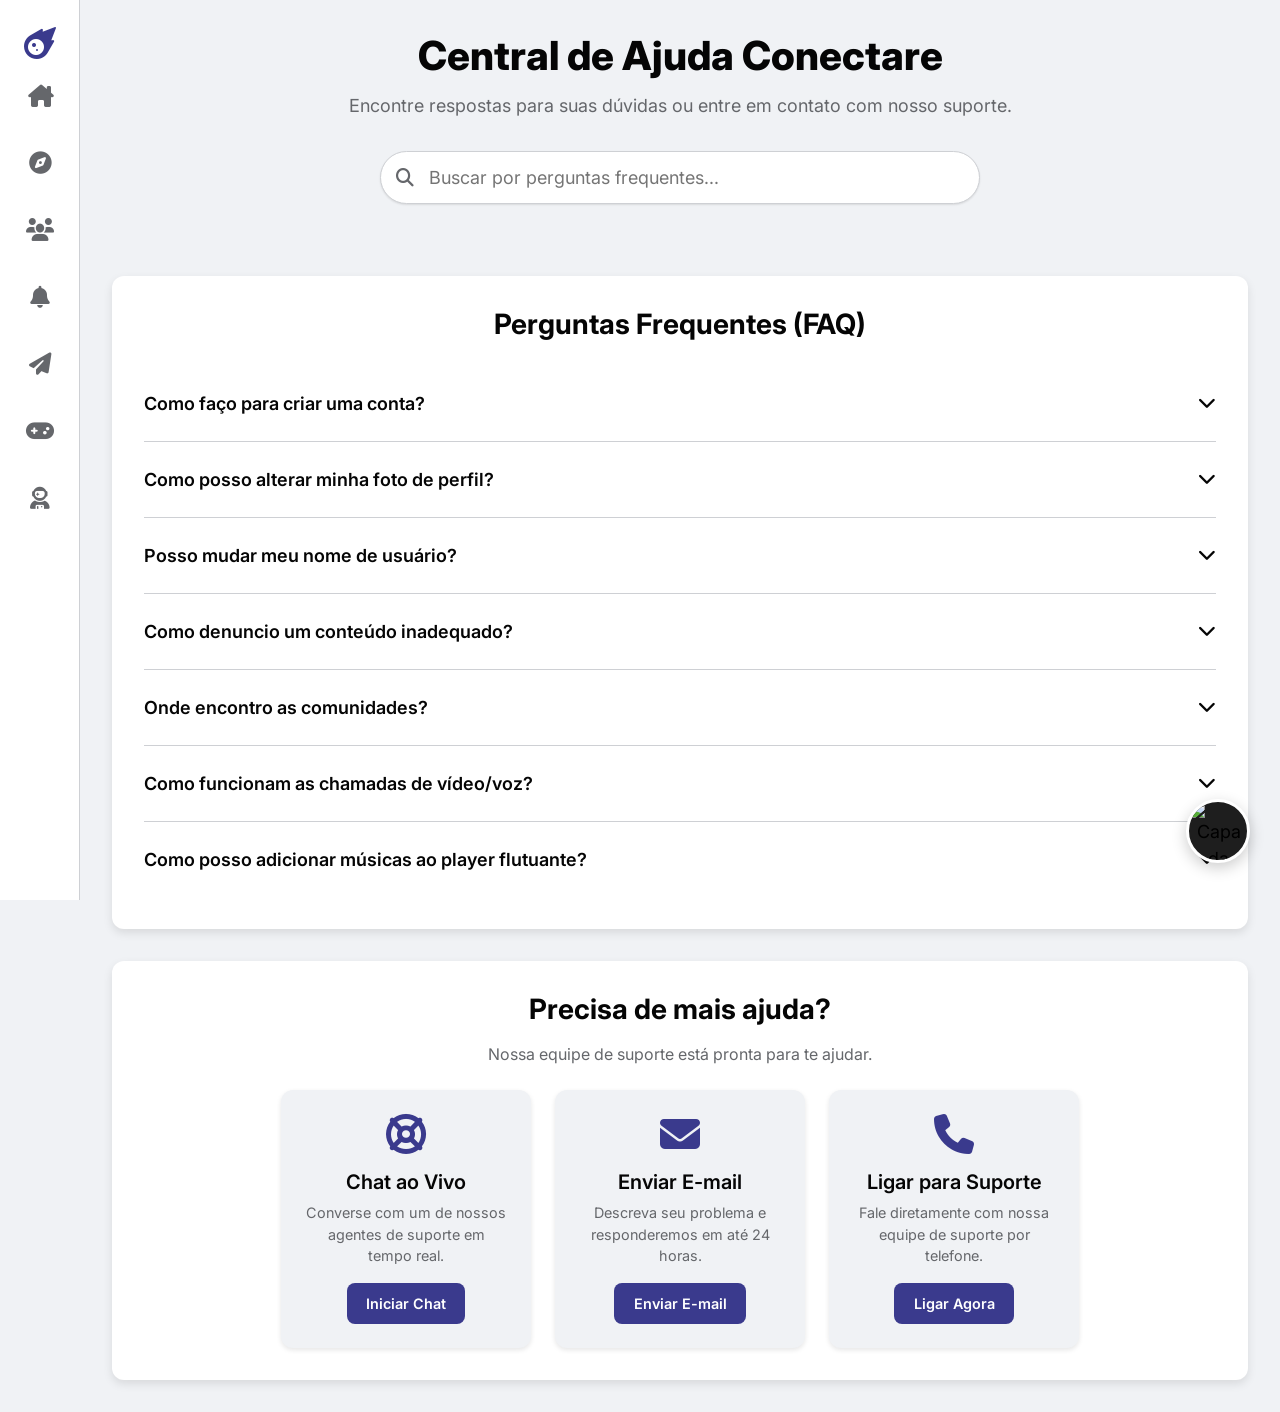
==== ajuda.html @ 5299287b "Add files via upload" ====
<!DOCTYPE html>
<html lang="pt-BR">
<head>
    <!-- Bootstrap 5 CDN -->
    <link href="https://cdn.jsdelivr.net/npm/bootstrap@5.3.0/dist/css/bootstrap.min.css" rel="stylesheet">
    <meta name="viewport" content="width=device-width, initial-scale=1.0">
    <meta charset="UTF-8">
    <meta name="viewport" content="width=device-width, initial-scale=1.0">
    <title>Central de Ajuda </title>
    <!-- Font Awesome for Icons -->
    <link rel="stylesheet" href="https://cdnjs.cloudflare.com/ajax/libs/font-awesome/6.5.1/css/all.min.css">
    <!-- Google Fonts: Inter -->
    <link href="https://fonts.googleapis.com/css2?family=Inter:wght@300;400;500;600;700;800&display=swap" rel="stylesheet">
    <!-- Tailwind CSS CDN for utility classes -->
    <script src="https://cdn.tailwindcss.com"></script>
    <!-- Main Stylesheet (for theme variables and core styles) -->
    <link rel="stylesheet" href="css/style.css">
    <style>
        /* Custom styles for Help Page */
        body {
            font-family: 'Inter', sans-serif;
            background-color: var(--bg-primary-light);
            color: var(--text-primary-light);
            overflow-x: hidden; /* Prevent horizontal scroll */
        }
        .dark-theme body {
            background-color: var(--bg-primary-dark);
            color: var(--text-primary-dark);
        }

        .help-container {
            display: flex;
            flex-direction: column;
            min-height: 100vh;
            /* A margem esquerda será controlada pelo JS para responsividade da sidebar */
            padding: 2rem;
            max-width: 1200px;
            margin-right: auto;
            margin-left: 80px; /* Margem inicial para a sidebar recolhida */
            transition: margin-left 0.3s ease;
        }

        /* Ajusta o conteúdo quando a sidebar expande */
        .sidebar:hover ~ .help-container {
            margin-left: 224px; /* 56 (w-56) * 4px/unit = 224px for expanded sidebar */
        }

        .help-header {
            text-align: center;
            margin-bottom: 2.5rem; /* mb-10 */
        }
        .help-header h1 {
            font-size: 2.5rem; /* text-4xl */
            font-weight: 800; /* font-extrabold */
            margin-bottom: 0.75rem; /* mb-3 */
            color: var(--text-primary-light);
        }
        .dark-theme .help-header h1 {
            color: var(--text-primary-dark);
        }
        .help-header p {
            font-size: 1.125rem; /* text-lg */
            color: var(--text-secondary-light);
        }
        .dark-theme .help-header p {
            color: var(--text-secondary-dark);
        }

        .search-faq-container {
            position: relative;
            max-width: 600px;
            margin: 2rem auto;
        }
        .search-faq-container input {
            width: 100%;
            padding: 0.75rem 1rem 0.75rem 3rem; /* pl-12 pr-4 py-3 */
            border-radius: 9999px; /* rounded-full */
            border: 1px solid var(--border-light);
            background-color: var(--bg-secondary-light);
            box-shadow: 0 1px 2px 0 var(--shadow-light);
            outline: none;
            transition: border-color 0.2s, box-shadow 0.2s;
            color: var(--text-primary-light);
        }
        .dark-theme .search-faq-container input {
            background-color: var(--bg-secondary-dark);
            border-color: var(--border-dark);
            color: var(--text-primary-dark);
        }
        .search-faq-container input:focus {
            border-color: var(--accent-light);
            box-shadow: 0 0 0 2px rgba(var(--accent-light-rgb), 0.5);
        }
        .dark-theme .search-faq-container input:focus {
            border-color: var(--accent-dark);
            box-shadow: 0 0 0 2px rgba(var(--accent-dark-rgb), 0.5);
        }
        .search-faq-container i {
            position: absolute;
            left: 1rem;
            top: 50%;
            transform: translateY(-50%);
            color: var(--text-secondary-light);
        }
        .dark-theme .search-faq-container i {
            color: var(--text-secondary-dark);
        }

        .faq-section {
            background-color: var(--bg-secondary-light);
            border-radius: 12px;
            padding: 2rem;
            margin-bottom: 2rem;
            box-shadow: 0 4px 10px var(--shadow-light);
        }
        .dark-theme .faq-section {
            background-color: var(--bg-secondary-dark);
            box-shadow: 0 4px 10px var(--shadow-dark);
        }
        .faq-section h2 {
            font-size: 1.75rem; /* text-2xl */
            font-weight: 700; /* font-bold */
            margin-bottom: 1.5rem; /* mb-6 */
            text-align: center;
            color: var(--text-primary-light);
        }
        .dark-theme .faq-section h2 {
            color: var(--text-primary-dark);
        }

        .faq-item {
            border-bottom: 1px solid var(--border-light);
            padding: 1rem 0;
        }
        .dark-theme .faq-item {
            border-bottom-color: var(--border-dark);
        }
        .faq-item:last-child {
            border-bottom: none;
        }

        .faq-question {
            display: flex;
            justify-content: space-between;
            align-items: center;
            width: 100%;
            background: none;
            border: none;
            font-size: 1.125rem; /* text-lg */
            font-weight: 600; /* font-semibold */
            color: var(--text-primary-light);
            cursor: pointer;
            padding: 0.5rem 0;
            text-align: left;
            transition: color 0.2s;
        }
        .dark-theme .faq-question {
            color: var(--text-primary-dark);
        }
        .faq-question:hover {
            color: var(--accent-light);
        }
        .dark-theme .faq-question:hover {
            color: var(--accent-dark);
        }
        .faq-question i {
            margin-left: 1rem;
            transition: transform 0.3s;
        }
        .faq-question.active i {
            transform: rotate(180deg);
        }

        .faq-answer {
            max-height: 0;
            overflow: hidden;
            transition: max-height 0.3s ease-out, padding 0.3s ease-out;
            color: var(--text-secondary-light);
            font-size: 0.95rem;
            line-height: 1.6;
            padding-left: 1rem; /* Indent answer */
        }
        .dark-theme .faq-answer {
            color: var(--text-secondary-dark);
        }
        .faq-answer.active {
            max-height: 200px; /* Adjust as needed, large enough for content */
            padding: 1rem 0 0.5rem 1rem;
        }

        .contact-section {
            background-color: var(--bg-secondary-light);
            border-radius: 12px;
            padding: 2rem;
            text-align: center;
            box-shadow: 0 4px 10px var(--shadow-light);
        }
        .dark-theme .contact-section {
            background-color: var(--bg-secondary-dark);
            box-shadow: 0 4px 10px var(--shadow-dark);
        }
        .contact-section h2 {
            font-size: 1.75rem;
            font-weight: 700;
            margin-bottom: 1rem;
            color: var(--text-primary-light);
        }
        .dark-theme .contact-section h2 {
            color: var(--text-primary-dark);
        }
        .contact-section p {
            font-size: 1rem;
            color: var(--text-secondary-light);
            margin-bottom: 1.5rem;
        }
        .dark-theme .contact-section p {
            color: var(--text-secondary-dark);
        }

        .contact-options {
            display: flex;
            flex-wrap: wrap;
            justify-content: center;
            gap: 1.5rem; /* gap-6 */
        }
        .contact-option-card {
            background-color: var(--bg-primary-light);
            border-radius: 12px;
            padding: 1.5rem; /* p-6 */
            width: 100%;
            max-width: 250px;
            box-shadow: 0 2px 5px var(--shadow-light);
            transition: transform 0.2s ease, box-shadow 0.2s ease;
            display: flex;
            flex-direction: column;
            align-items: center;
            text-align: center;
        }
        .dark-theme .contact-option-card {
            background-color: var(--bg-primary-dark);
            box-shadow: 0 2px 5px var(--shadow-dark);
        }
        .contact-option-card:hover {
            transform: translateY(-5px);
            box-shadow: 0 6px 15px var(--shadow-dark);
        }
        .contact-option-card i {
            font-size: 2.5rem; /* text-4xl */
            color: var(--accent-light);
            margin-bottom: 1rem; /* mb-4 */
        }
        .dark-theme .contact-option-card i {
            color: var(--accent-dark);
        }
        .contact-option-card h3 {
            font-size: 1.25rem; /* text-xl */
            font-weight: 600; /* font-semibold */
            margin-bottom: 0.5rem; /* mb-2 */
            color: var(--text-primary-light);
        }
        .dark-theme .contact-option-card h3 {
            color: var(--text-primary-dark);
        }
        .contact-option-card p {
            font-size: 0.9rem; /* text-sm */
            color: var(--text-secondary-light);
            margin-bottom: 1rem; /* mb-4 */
        }
        .dark-theme .contact-option-card p {
            color: var(--text-secondary-dark);
        }
        .contact-option-card .btn-primary {
            width: auto;
            padding: 0.6rem 1.2rem;
            font-size: 0.9rem;
        }

        /* Responsive adjustments for mobile (Instagram-like bottom nav) */
        @media (max-width: 768px) {
            body {
                padding-bottom: 60px; /* Add padding for the fixed bottom sidebar */
            }

            .main-wrapper {
                flex-direction: column; /* Stack content vertically */
            }

            .sidebar {
                width: 100%;
                height: 60px; /* Fixed height for bottom nav */
                position: fixed; /* Fixed at the bottom */
                bottom: 0;
                left: 0;
                right: 0;
                padding: 0; /* Remove vertical padding */
                border-right: none;
                border-top: 1px solid var(--border-light); /* Top border instead of right */
                flex-direction: row; /* Layout items horizontally */
                justify-content: space-around; /* Distribute items evenly */
                z-index: 1000; /* Ensure it's above other content */
                box-shadow: 0 -2px 10px rgba(0,0,0,0.1); /* Shadow for separation */
            }
            .dark-theme .sidebar {
                border-top-color: var(--border-dark);
            }
            .sidebar:hover {
                width: 100%; /* No expansion on hover for mobile */
            }
            .sidebar-header {
                display: none; /* Hide logo on mobile */
            }
            .sidebar-nav {
                flex-direction: row; /* Ensure links are horizontal */
                width: 100%;
                justify-content: space-around;
                gap: 0; /* Remove gap for even spacing */
            }
            .nav-link {
                padding: 10px 5px; /* Adjust padding for touch targets */
                margin: 0; /* Remove margins */
                flex: 1; /* Allow links to take equal space */
                text-align: center;
                display: flex;
                flex-direction: column; /* Stack icon and text (if visible) */
                align-items: center;
                justify-content: center;
                border-radius: 0; /* No rounded corners for full width */
            }
            .nav-link .nav-text {
                display: none; /* Hide text on mobile nav */
            }
            .nav-link i {
                min-width: unset; /* Remove min-width */
                font-size: 1.4rem; /* Slightly larger icons */
                margin-bottom: 4px; /* Space between icon and text if text was visible */
            }
            .nav-link:hover, .nav-link.active {
                background-color: transparent; /* No background change on hover/active for bottom nav */
                color: var(--accent-light); /* Only change icon color */
            }
            .dark-theme .nav-link:hover, .dark-theme .nav-link.active {
                color: var(--accent-dark);
            }
            .nav-link.active i {
                transform: scale(1.1); /* Slight bounce effect on active icon */
            }
            .sidebar-footer {
                display: none; /* Hide footer on mobile sidebar */
            }

            .help-container {
                margin-left: 0; /* Remove fixed margin for sidebar */
                padding: 1rem;
                max-width: 100%; /* Allow content to take full width */
                padding-bottom: 80px; /* Add padding to avoid content being hidden by bottom nav */
            }
            /* Adjust music player FAB position to be above the bottom nav */
            #music-player-fab {
                bottom: 80px; /* 60px (nav height) + 20px (margin) */
                right: 20px;
            }
            #music-player-panel {
                bottom: 150px; /* Adjust panel position relative to new FAB position */
            }

            .help-header h1 {
                font-size: 2rem;
            }
            .help-header p {
                font-size: 1rem;
            }
            .faq-section, .contact-section {
                padding: 1.5rem;
            }
            .faq-section h2, .contact-section h2 {
                font-size: 1.5rem;
            }
            .faq-question {
                font-size: 1rem;
            }
            .contact-options {
                flex-direction: column; /* Stack contact cards vertically */
                align-items: center; /* Center stacked cards */
            }
            .contact-option-card {
                max-width: 90%; /* Limit card width on mobile */
            }
        }

        /* Adjustments for very small screens (e.g., 320px width) */
        @media (max-width: 480px) {
            .help-container {
                padding: 0.5rem;
                padding-bottom: 70px; /* Adjust padding for smaller bottom nav */
            }
            .sidebar {
                height: 50px; /* Slightly smaller bottom nav for very small screens */
            }
            .nav-link i {
                font-size: 1.2rem;
            }
            #music-player-fab {
                bottom: 70px; /* Adjust FAB position */
            }
            #music-player-panel {
                width: 280px; /* Smaller panel for very small screens */
            }

            .help-header h1 {
                font-size: 1.8rem;
            }
            .help-header p {
                font-size: 0.9rem;
            }
            .search-faq-container input {
                padding: 0.6rem 0.8rem 0.6rem 2.5rem;
                font-size: 0.9rem;
            }
            .search-faq-container i {
                left: 0.8rem;
                font-size: 0.9rem;
            }
            .faq-section, .contact-section {
                padding: 1rem;
            }
            .faq-section h2, .contact-section h2 {
                font-size: 1.3rem;
            }
            .faq-question {
                font-size: 0.95rem;
            }
            .faq-answer {
                font-size: 0.85rem;
            }
        }
    </style>
</head>
<body class="feed-container" class="light-theme">

    <div class="main-wrapper">
        <!-- Sidebar Principal (Mantido do seu projeto) -->
        <aside class="sidebar">
            <div class="sidebar-header"><a href="feed.html" class="logo"><i class="fa-solid fa-meteor"></i></a></div>
            <nav class="sidebar-nav">
                <a href="feed.html" class="nav-link" title="Início"><i class="fa-solid fa-house-chimney"></i><span class="nav-text">Início</span></a>
                <a href="search.html" class="nav-link" title="Explorar"><i class="fa-solid fa-compass"></i><span class="nav-text">Explorar</span></a>
                <a href="comunidade.html" class="nav-link" title="Comunidades"><i class="fa-solid fa-users"></i><span class="nav-text">Comunidades</span></a>
                <a href="notificacoes.html" class="nav-link" title="Notificações"><i class="fa-solid fa-bell"></i><span class="nav-text">Notificações</span></a>
                <a href="chat.html" class="nav-link" title="Mensagens"><i class="fa-solid fa-paper-plane"></i><span class="nav-text">Mensagens</span></a>
                <a href="game.html" class="nav-link" title="Jogos"><i class="fa-solid fa-gamepad"></i><span class="nav-text">Jogos</span></a>
                <a href="profile.html" class="nav-link" title="Perfil"><i class="fa-solid fa-user-astronaut"></i><span class="nav-text">Perfil</span></a>
            </nav>
            <div class="sidebar-footer">
                <!-- O botão de configurações foi removido daqui -->
            </div>
        </aside>

        <!-- Main Content for Help Page -->
        <main class="help-container">
            <header class="help-header">
                <h1>Central de Ajuda Conectare</h1>
                <p>Encontre respostas para suas dúvidas ou entre em contato com nosso suporte.</p>
                <div class="search-faq-container">
                    <i class="fa-solid fa-magnifying-glass"></i>
                    <input type="search" id="faq-search-input" placeholder="Buscar por perguntas frequentes...">
                </div>
            </header>

            <!-- FAQ Section -->
            <section class="faq-section">
                <h2>Perguntas Frequentes (FAQ)</h2>
                <div class="faq-list" id="faq-list">
                    <!-- FAQ Item 1 -->
                    <div class="faq-item">
                        <button class="faq-question">
                            Como faço para criar uma conta?
                            <i class="fa-solid fa-chevron-down"></i>
                        </button>
                        <div class="faq-answer">
                            Para criar uma conta, clique em "Crie uma agora" na página inicial. Preencha seus dados, como e-mail, nome de usuário e senha. Após o registro, você receberá um e-mail de confirmação. Clique no link para ativar sua conta e começar a usar o Conectare!
                        </div>
                    </div>
                    <!-- FAQ Item 2 -->
                    <div class="faq-item">
                        <button class="faq-question">
                            Como posso alterar minha foto de perfil?
                            <i class="fa-solid fa-chevron-down"></i>
                        </button>
                        <div class="faq-answer">
                            Vá para a página do seu Perfil, clicando no ícone de "Perfil" na barra lateral. Passe o mouse sobre sua foto de perfil e um ícone de câmera aparecerá. Clique nele para fazer upload de uma nova imagem.
                        </div>
                    </div>
                    <!-- FAQ Item 3 -->
                    <div class="faq-item">
                        <button class="faq-question">
                            Posso mudar meu nome de usuário?
                            <i class="fa-solid fa-chevron-down"></i>
                        </button>
                        <div class="faq-answer">
                            Atualmente, a alteração de nome de usuário não está disponível diretamente pelo perfil. Se você precisar de uma alteração, por favor, entre em contato com o suporte através da opção "Chat ao Vivo".
                        </div>
                    </div>
                    <!-- FAQ Item 4 -->
                    <div class="faq-item">
                        <button class="faq-question">
                            Como denuncio um conteúdo inadequado?
                            <i class="fa-solid fa-chevron-down"></i>
                        </button>
                        <div class="faq-answer">
                            Para denunciar um conteúdo, clique no ícone de três pontos (...) ao lado da publicação ou perfil e selecione "Denunciar". Nossa equipe de moderação irá analisar a denúncia.
                        </div>
                    </div>
                    <!-- FAQ Item 5 -->
                    <div class="faq-item">
                        <button class="faq-question">
                            Onde encontro as comunidades?
                            <i class="fa-solid fa-chevron-down"></i>
                        </button>
                        <div class="faq-answer">
                            As comunidades estão acessíveis através do ícone "Comunidades" na barra lateral. Lá você pode explorar comunidades existentes ou criar a sua própria.
                        </div>
                    </div>
                    <!-- FAQ Item 6 -->
                    <div class="faq-item">
                        <button class="faq-question">
                            Como funcionam as chamadas de vídeo/voz?
                            <i class="fa-solid fa-chevron-down"></i>
                        </button>
                        <div class="faq-answer">
                            As chamadas de vídeo e voz podem ser iniciadas diretamente de uma conversa no chat. Basta abrir o chat com um amigo e clicar nos ícones de vídeo ou telefone no cabeçalho da conversa.
                        </div>
                    </div>
                    <!-- FAQ Item 7 -->
                    <div class="faq-item">
                        <button class="faq-question">
                            Como posso adicionar músicas ao player flutuante?
                            <i class="fa-solid fa-chevron-down"></i>
                        </button>
                        <div class="faq-answer">
                            O player flutuante tem uma playlist pré-definida. Atualmente, a funcionalidade de adicionar músicas personalizadas não está disponível, mas você pode interagir com as músicas que aparecem nos posts do seu feed.
                        </div>
                    </div>
                </div>
            </section>

            <!-- Contact Section -->
            <section class="contact-section">
                <h2>Precisa de mais ajuda?</h2>
                <p>Nossa equipe de suporte está pronta para te ajudar.</p>
                <div class="contact-options">
                    <div class="contact-option-card">
                        <i class="fa-solid fa-life-ring"></i>
                        <h3>Chat ao Vivo</h3>
                        <p>Converse com um de nossos agentes de suporte em tempo real.</p>
                        <button class="btn-primary" id="start-live-chat-btn">Iniciar Chat</button>
                    </div>
                    <div class="contact-option-card">
                        <i class="fa-solid fa-envelope"></i>
                        <h3>Enviar E-mail</h3>
                        <p>Descreva seu problema e responderemos em até 24 horas.</p>
                        <button class="btn-primary" id="send-email-btn">Enviar E-mail</button>
                    </div>
                    <div class="contact-option-card">
                        <i class="fa-solid fa-phone"></i>
                        <h3>Ligar para Suporte</h3>
                        <p>Fale diretamente com nossa equipe de suporte por telefone.</p>
                        <button class="btn-primary" id="call-support-btn">Ligar Agora</button>
                    </div>
                </div>
            </section>
        </main>
    </div>

    <!-- ===== Draggable Floating Music Player (Mantido do seu projeto) ===== -->
    <div id="music-player-fab">
        <div id="music-player-panel" class="hidden">
            <div class="player-header">
                <span>Tocando agora</span>
                <button id="playlist-toggle-btn" title="Ver Playlist"><i class="fa-solid fa-list-ol"></i></button>
            </div>
            <div class="track-info">
                <img id="track-artwork" src="https://placehold.co/80x80/2a2a2e/white?text=Music" alt="Capa do Álbum">
                <div class="track-details">
                    <h3 id="track-title">Selecione uma música</h3>
                    <p id="track-artist">Artista Desconhecido</p>
                </div>
            </div>
            <div class="player-controls">
                <button id="prev-track-btn"><i class="fa-solid fa-backward-step"></i></button>
                <button id="play-pause-btn"><i class="fa-solid fa-play"></i></button>
                <button id="next-track-btn"><i class="fa-solid fa-forward-step"></i></button>
            </div>
            <div class="volume-control">
                <i class="fa-solid fa-volume-low"></i>
                <input type="range" id="volume-slider" min="0" max="1" step="0.01" value="0.5">
                <i class="fa-solid fa-volume-high"></i>
            </div>
            <div id="playlist-view" class="hidden">
                <h5>Próximas na Fila</h5>
                <ul>
                    <!-- Itens da playlist serão inseridos aqui -->
                </ul>
            </div>
        </div>
        <button id="music-toggle-fab" title="Player de Música">
            <img src="https://placehold.co/80x80/2a2a2e/white?text=Music" alt="Capa da música no player">
        </button>
    </div>
    <audio id="audio-element"></audio>

    <script src="js/main.js"></script>
    <script>
        document.addEventListener('DOMContentLoaded', () => {
            // FAQ Accordion functionality
            const faqQuestions = document.querySelectorAll('.faq-question');
            faqQuestions.forEach(question => {
                question.addEventListener('click', () => {
                    const answer = question.nextElementSibling; // The .faq-answer div
                    const icon = question.querySelector('i');

                    // Toggle active class on question and answer
                    question.classList.toggle('active');
                    answer.classList.toggle('active');

                    // Toggle chevron icon rotation
                    icon.classList.toggle('fa-chevron-down');
                    icon.classList.toggle('fa-chevron-up');

                    // Close other open FAQ items in the same section
                    faqQuestions.forEach(otherQuestion => {
                        if (otherQuestion !== question && otherQuestion.classList.contains('active')) {
                            otherQuestion.classList.remove('active');
                            otherQuestion.nextElementSibling.classList.remove('active');
                            otherQuestion.querySelector('i').classList.remove('fa-chevron-up');
                            otherQuestion.querySelector('i').classList.add('fa-chevron-down');
                        }
                    });
                });
            });
            const faqSearchInput = document.getElementById('faq-search-input');
            faqSearchInput.addEventListener('input', (event) => {
                const searchTerm = event.target.value.toLowerCase();
                const faqItems = document.querySelectorAll('.faq-item');

                faqItems.forEach(item => {
                    const questionText = item.querySelector('.faq-question').textContent.toLowerCase();
                    const answerText = item.querySelector('.faq-answer').textContent.toLowerCase();

                    if (questionText.includes(searchTerm) || answerText.includes(searchTerm)) {
                        item.style.display = 'block'; // Show the item
                        // Optionally, expand the answer if it matches the search term
                        if (!item.querySelector('.faq-question').classList.contains('active') && answerText.includes(searchTerm)) {
                             item.querySelector('.faq-question').click(); // Simulate click to expand
                        }
                    } else {
                        item.style.display = 'none'; // Hide the item
                    }
                });
            });
        });
    </script>
</div>
</body>
</html>
---- css/style.css ----
/* =================================
   CORE & GLOBAL STYLES
==================================== */
:root {
    --font-family: 'Inter', sans-serif;

    /* Light Theme Variables */
    --bg-primary-light: #f0f2f5;
    --bg-secondary-light: #ffffff;
    --text-primary-light: #050505;
    --text-secondary-light: #65676b;
    --border-light: #ced0d4;
    --accent-light: #3a3a8d;
    --accent-hover-light: #5e5ce5;
    --shadow-light: rgba(0, 0, 0, 0.1);
    --btn-secondary-bg-light: #e4e6eb;
    --btn-secondary-text-light: #050505;
    --btn-danger-bg-light: #fbebeb;
    --btn-danger-text-light: #dc2626;

    /* RGB values for transparent backgrounds */
    --accent-light-rgb: 58, 58, 141; /* RGB of #3a3a8d */


    /* Dark Theme Variables */
    --bg-primary-dark: #121212;
    --bg-secondary-dark: #1e1e1e;
    --text-primary-dark: #e4e6eb;
    --text-secondary-dark: #b0b3b8;
    --border-dark: #3a3b3c;
    --accent-dark: #7e7ee3;
    --accent-hover-dark: #9d9dff;
    --shadow-dark: rgba(0, 0, 0, 0.4);
    --btn-secondary-bg-dark: #3a3b3c;
    --btn-secondary-text-dark: #e4e6eb;
    --btn-danger-bg-dark: #451a1a;
    --btn-danger-text-dark: #fca5a5;

    /* RGB values for transparent backgrounds */
    --accent-dark-rgb: 126, 126, 227; /* RGB of #7e7ee3 */
}

* {
    margin: 0;
    padding: 0;
    box-sizing: border-box;
}

body {
    font-family: var(--font-family);
    transition: background-color 0.3s, color 0.3s;
}

body.light-theme {
    background-color: var(--bg-primary-light);
    color: var(--text-primary-light);
}

body.dark-theme {
    background-color: var(--bg-primary-dark);
    color: var(--text-primary-dark);
}

a {
    text-decoration: none;
    color: var(--accent-light);
    font-weight: 500;
}
.dark-theme a {
    color: var(--accent-dark);
}

.btn-primary {
    background-color: var(--accent-light);
    color: white;
    border: none;
    padding: 12px 20px;
    border-radius: 8px;
    font-weight: 600;
    cursor: pointer;
    transition: background-color 0.2s;
    width: 100%;
    font-size: 1rem;
}
.dark-theme .btn-primary {
    background-color: var(--accent-dark);
}
.btn-primary:hover {
     background-color: var(--accent-hover-light);
}
.dark-theme .btn-primary:hover {
     background-color: var(--accent-hover-dark);
}

.btn-secondary {
    background-color: var(--btn-secondary-bg-light);
    color: var(--btn-secondary-text-light);
    border: none;
    padding: 10px 20px;
    border-radius: 8px;
    font-weight: 600;
    cursor: pointer;
    transition: background-color 0.2s;
}
.dark-theme .btn-secondary {
    background-color: var(--btn-secondary-bg-dark);
    color: var(--btn-secondary-text-dark);
}

.btn-danger {
    background-color: var(--btn-danger-bg-light);
    color: var(--btn-danger-text-light);
    border: none;
    padding: 10px 20px;
    border-radius: 8px;
    font-weight: 600;
    cursor: pointer;
    transition: background-color 0.2s, color 0.2s;
    margin-right: auto; /* Pushes it to the left */
}
.dark-theme .btn-danger {
    background-color: var(--btn-danger-bg-dark);
    color: var(--btn-danger-text-dark);
}
.hidden {
    display: none !important;
}

.form-control {
    width: 100%;
    padding: 12px;
    border-radius: 8px;
    border: 1px solid var(--border-light);
    background-color: var(--bg-primary-light);
    color: var(--text-primary-light);
    font-family: var(--font-family);
    font-size: 1rem;
}
.dark-theme .form-control {
    background-color: var(--bg-primary-dark);
    border-color: var(--border-dark);
    color: var(--text-primary-dark);
}

/* =================================
   LOGIN PAGE
==================================== */
.login-container {
    display: flex;
    justify-content: center;
    align-items: center;
    min-height: 100vh;
    padding: 20px;
}
.login-box {
    background-color: var(--bg-secondary-light);
    padding: 40px;
    border-radius: 16px;
    box-shadow: 0 10px 30px var(--shadow-light);
    width: 100%;
    max-width: 400px;
    text-align: center;
}
.dark-theme .login-box {
    background-color: var(--bg-secondary-dark);
    box-shadow: 0 10px 30px var(--shadow-dark);
}
.login-header .logo-icon {
    font-size: 3rem;
    color: var(--accent-light);
    margin-bottom: 15px;
}
.dark-theme .login-header .logo-icon {
    color: var(--accent-dark);
}
.login-header h1 {
    font-size: 1.8rem;
    font-weight: 700;
    margin-bottom: 5px;
}
.login-header p {
    color: var(--text-secondary-light);
    margin-bottom: 30px;
}
.dark-theme .login-header p {
    color: var(--text-secondary-dark);
}
#login-form .form-group {
    margin-bottom: 15px;
    text-align: left;
}
#login-form label {
    display: block;
    font-weight: 500;
    margin-bottom: 5px;
    font-size: 0.9rem;
}
.form-options {
    text-align: right;
    margin-bottom: 20px;
}
.form-options .forgot-password {
    font-size: 0.9rem;
}
.login-footer {
    margin-top: 20px;
    font-size: 0.9rem;
}
.login-footer p {
    color: var(--text-secondary-light);
}
.dark-theme .login-footer p {
    color: var(--text-secondary-dark);
}


/* =================================
   MAIN LAYOUT & WRAPPER
==================================== */
.main-wrapper {
    display: flex;
    min-height: 100vh;
}

/* =================================
   SIDEBAR NAVIGATION
==================================== */
.sidebar {
    width: 80px;
    background-color: var(--bg-secondary-light);
    border-right: 1px solid var(--border-light);
    display: flex;
    flex-direction: column;
    align-items: center;
    padding: 20px 0;
    transition: all 0.3s ease;
    position: fixed;
    height: 100%;
    z-index: 100;
}

.dark-theme .sidebar {
    background-color: var(--bg-secondary-dark);
    border-right-color: var(--border-dark);
}

.sidebar:hover {
    width: 220px;
}

.sidebar .logo {
    font-size: 2rem;
    color: var(--accent-light);
    margin-bottom: 40px;
}

.dark-theme .sidebar .logo {
    color: var(--accent-dark);
}

.sidebar-nav {
    display: flex;
    flex-direction: column;
    gap: 10px;
    width: 100%;
}

.nav-link, .sidebar-footer button {
    display: flex;
    align-items: center;
    padding: 15px 25px;
    color: var(--text-secondary-light);
    transition: all 0.2s ease;
    white-space: nowrap;
    overflow: hidden;
    width: 100%;
    background: none;
    border: none;
    cursor: pointer;
    font-family: var(--font-family);
}

.dark-theme .nav-link, .dark-theme .sidebar-footer button {
    color: var(--text-secondary-dark);
}

.nav-link i, .sidebar-footer button i {
    font-size: 1.4rem;
    min-width: 30px;
    text-align: center;
}

.nav-link .nav-text {
    margin-left: 25px;
    opacity: 0;
    transition: opacity 0.2s ease;
    font-weight: 500;
}

.sidebar:hover .nav-text {
    opacity: 1;
}

.nav-link:hover, .nav-link.active, .sidebar-footer button:hover {
    background-color: var(--bg-primary-light);
    color: var(--accent-hover-light);
    border-radius: 8px;
    margin: 0 10px;
    padding-left: 15px;
    padding-right: 15px;
}

.dark-theme .nav-link:hover, .dark-theme .nav-link.active, .dark-theme .sidebar-footer button:hover {
    background-color: var(--bg-primary-dark);
    color: var(--accent-hover-dark);
}

.sidebar:hover .nav-link, .sidebar:hover .sidebar-footer button {
    padding-left: 20px;
    padding-right: 20px;
}

.sidebar-footer {
    margin-top: auto;
    width: 100%;
}


/* =================================
   MAIN CONTENT AREAS
==================================== */
.content-feed, .content-profile, .content-explore, .content-notifications, .content-communities {
    flex-grow: 1;
    margin-left: 80px;
    padding: 20px 30px;
    max-width: 800px;
    margin-right: auto;
    margin-left: calc(80px + (100% - 80px - 800px) / 2);
    transition: margin-left 0.3s ease;
}

.feed-header {
    margin-bottom: 20px;
}

.feed-header h1 {
    font-size: 2rem;
    font-weight: 800;
}

/* Create Post Box */
.create-post-box {
    background-color: var(--bg-secondary-light);
    border-radius: 12px;
    padding: 20px;
    margin-bottom: 20px;
    box-shadow: 0 2px 4px var(--shadow-light);
    display: grid;
    grid-template-columns: auto 1fr;
    grid-template-rows: auto auto;
    gap: 15px;
    align-items: center;
}

.dark-theme .create-post-box {
    background-color: var(--bg-secondary-dark);
    box-shadow: 0 2px 4px var(--shadow-dark);
}

.user-avatar {
    grid-row: 1 / 2;
}

.user-avatar img {
    width: 40px;
    height: 40px;
    border-radius: 50%;
}

.create-post-box textarea {
    grid-column: 2 / 3;
    grid-row: 1 / 2;
    width: 100%;
    border: none;
    background: transparent;
    resize: none;
    font-family: var(--font-family);
    font-size: 1.1rem;
    color: var(--text-primary-light);
    min-height: 40px;
    padding-top: 10px;
}
.dark-theme .create-post-box textarea {
    color: var(--text-primary-dark);
}

.create-post-box textarea:focus {
    outline: none;
}

.post-actions {
    grid-column: 2 / 3;
    grid-row: 2 / 3;
    display: flex;
    justify-content: flex-end;
    align-items: center;
    gap: 10px;
}

.post-actions .action-btn {
    background: none;
    border: none;
    color: var(--text-secondary-light);
    font-size: 1.2rem;
    cursor: pointer;
    padding: 8px;
    border-radius: 50%;
    transition: background-color 0.2s, color 0.2s;
}
.dark-theme .post-actions .action-btn {
    color: var(--text-secondary-dark);
}

.post-actions .action-btn:hover {
    background-color: var(--bg-primary-light);
}

.dark-theme .post-actions .action-btn:hover {
    background-color: var(--bg-primary-dark);
}

.post-actions #post-text-btn {
    background-color: var(--accent-light);
    color: white;
    font-size: 0.9rem;
    font-weight: 600;
    padding: 10px 20px;
    border-radius: 20px;
    width: auto;
}
.dark-theme .post-actions #post-text-btn {
    background-color: var(--accent-dark);
}
.post-actions #post-text-btn:hover {
    background-color: var(--accent-hover-light);
}
.dark-theme .post-actions #post-text-btn:hover {
    background-color: var(--accent-hover-dark);
}

/* Post Card */
#feed-container {
    display: flex;
    flex-direction: column;
    gap: 20px;
}

.post-card {
    background-color: var(--bg-secondary-light);
    border-radius: 12px;
    padding: 20px;
    box-shadow: 0 2px 4px var(--shadow-light);
}

.dark-theme .post-card {
    background-color: var(--bg-secondary-dark);
    box-shadow: 0 2px 4px var(--shadow-dark);
}

.post-header {
    display: flex;
    align-items: center;
    gap: 10px;
    margin-bottom: 15px;
}

.post-avatar {
    width: 40px;
    height: 40px;
    border-radius: 50%;
}

.post-user-info {
    display: flex;
    flex-direction: column;
}

.post-username {
    font-weight: 600;
}

.post-timestamp {
    font-size: 0.85rem;
    color: var(--text-secondary-light);
}
.dark-theme .post-timestamp {
    color: var(--text-secondary-dark);
}

.post-content p {
    line-height: 1.5;
    margin-bottom: 15px;
}

.post-media {
    width: 100%;
    border-radius: 10px;
    margin-top: 10px;
}

.post-footer {
    display: flex;
    gap: 20px;
    padding-top: 15px;
    border-top: 1px solid var(--border-light);
    margin-top: 15px;
}
.dark-theme .post-footer {
    border-top-color: var(--border-dark);
}

.footer-action {
    background: none;
    border: none;
    color: var(--text-secondary-light);
    font-size: 1rem;
    cursor: pointer;
    display: flex;
    align-items: center;
    gap: 8px;
    font-weight: 500;
    transition: color 0.2s;
}
.dark-theme .footer-action {
    color: var(--text-secondary-dark);
}

.footer-action:hover, .footer-action.liked {
    color: var(--accent-hover-light);
}
.dark-theme .footer-action:hover, .dark-action .footer-action.liked {
    color: var(--accent-hover-dark);
}

.like-btn.liked i {
    font-weight: 900; /* Makes it solid */
    color: #e0245e;
    transform: scale(1.2);
}


/* =================================
   EXPLORE PAGE
==================================== */
.explore-header {
    margin-bottom: 20px;
}
.search-bar {
    position: relative;
}
.search-bar i {
    position: absolute;
    top: 50%;
    left: 15px;
    transform: translateY(-50%);
    color: var(--text-secondary-light);
}
.dark-theme .search-bar i {
    color: var(--text-secondary-dark);
}
.search-bar input {
    width: 100%;
    padding: 12px 15px 12px 45px;
    border-radius: 25px;
    border: 1px solid var(--border-light);
    background-color: var(--bg-secondary-light);
    font-size: 1rem;
}
.dark-theme .search-bar input {
    background-color: var(--bg-secondary-dark);
    border-color: var(--border-dark);
    color: var(--text-primary-dark);
}

.explore-grid {
    display: grid;
    grid-gap: 10px;
    grid-template-columns: repeat(auto-fill, minmax(250px, 1fr));
    grid-auto-rows: 250px;
}
.grid-item {
    border-radius: 12px;
    overflow: hidden;
}
.grid-item.wide { grid-column: span 2; }
.grid-item.tall { grid-row: span 2; }
.grid-item img {
    width: 100%;
    height: 100%;
    object-fit: cover;
    transition: transform 0.3s ease;
}
.grid-item:hover img {
    transform: scale(1.05);
}

/* =================================
   NOTIFICATIONS PAGE
==================================== */
.notifications-header {
    display: flex;
    justify-content: space-between;
    align-items: center;
    margin-bottom: 20px;
}
.notifications-header h1 { font-weight: 800; }
.btn-clear-all { width: auto; }

/* NOVO: Estilos para as abas de notificação */
.notifications-tabs-nav {
    display: flex;
    border-bottom: 1px solid var(--border-light);
    margin-bottom: 20px;
    overflow-x: auto; /* Permite rolagem horizontal em telas pequenas */
    -webkit-overflow-scrolling: touch; /* Rolagem suave em iOS */
}
.dark-theme .notifications-tabs-nav {
    border-bottom-color: var(--border-dark);
}

.notifications-tab-link {
    padding: 15px 20px;
    cursor: pointer;
    background: none;
    border: none;
    color: var(--text-secondary-light);
    font-weight: 600;
    font-size: 1rem;
    position: relative;
    flex-shrink: 0; /* Impede que as abas encolham */
    transition: color 0.2s;
}
.dark-theme .notifications-tab-link {
    color: var(--text-secondary-dark);
}
.notifications-tab-link:hover {
    color: var(--accent-hover-light);
}
.dark-theme .notifications-tab-link:hover {
    color: var(--accent-hover-dark);
}
.notifications-tab-link.active {
    color: var(--accent-light);
}
.dark-theme .notifications-tab-link.active {
    color: var(--accent-dark);
}
.notifications-tab-link.active::after {
    content: '';
    position: absolute;
    bottom: -1px;
    left: 0;
    width: 100%;
    height: 3px;
    background-color: var(--accent-light);
    border-radius: 3px 3px 0 0;
}
.dark-theme .notifications-tab-link.active::after {
     background-color: var(--accent-dark);
}

.notification-list {
    display: flex;
    flex-direction: column;
    gap: 10px;
}
.notification-item {
    display: flex;
    align-items: center;
    gap: 15px;
    padding: 15px;
    background-color: var(--bg-secondary-light);
    border-radius: 12px;
    transition: opacity 0.4s ease-out, transform 0.4s ease-out; /* Adicionado para animação de descarte */
    position: relative; /* Necessário para transform */
}
.dark-theme .notification-item {
    background-color: var(--bg-secondary-dark);
}
/* Nova classe para animação de descarte */
.notification-item.dismissing {
    opacity: 0;
    transform: translateX(100%); /* Desliza para fora à direita */
}

/* NOVO: Estilos para o ícone de notificação */
.notification-item .notification-icon-wrapper {
    width: 40px;
    height: 40px;
    border-radius: 50%;
    display: flex;
    justify-content: center;
    align-items: center;
    background-color: var(--bg-primary-light); /* Fundo para o ícone */
    flex-shrink: 0;
}
.dark-theme .notification-item .notification-icon-wrapper {
    background-color: var(--bg-primary-dark);
}

/* Cores dos ícones baseadas no tipo de notificação */
.notification-icon {
    font-size: 1.2rem;
    width: 30px;
    text-align: center;
}
.notification-icon.like { color: #e0245e; } /* Vermelho */
.notification-icon.follow { color: #1d9bf0; } /* Azul Twitter */
.notification-icon.comment { color: #00ba7c; } /* Verde */
.notification-icon.suggestion { color: #bd6ee2; } /* Roxo claro */
.notification-icon.community { color: #f59e0b; } /* Laranja */
.notification-icon.mention { color: #8b5cf6; } /* Roxo */
.notification-icon.event { color: #10b981; } /* Verde Esmeralda */
.notification-icon.system { color: #65676b; } /* Cinza */


.notification-content {
    display: flex;
    align-items: center;
    gap: 10px;
    flex-grow: 1;
}
.notification-avatar {
    width: 40px;
    height: 40px;
    border-radius: 50%;
}
.notification-post-thumb {
    width: 50px;
    height: 50px;
    border-radius: 8px;
    object-fit: cover;
    margin-left: auto;
    flex-shrink: 0; /* Prevents shrinking */
}
.notification-item .action-button { /* General style for action buttons within notification items */
    width: auto;
    padding: 8px 15px;
    font-size: 0.85rem;
    flex-shrink: 0; /* Prevents shrinking */
    margin-left: 10px; /* Space from thumbnail or text */
}

/* Estilo para o novo badge "Novo" */
.new-notification-badge {
    background-color: var(--accent-light);
    color: white;
    padding: 2px 8px;
    border-radius: 12px;
    font-size: 0.7rem;
    font-weight: 600;
    margin-left: 10px;
    flex-shrink: 0;
}
.dark-theme .new-notification-badge {
    background-color: var(--accent-dark);
}

/* NOVO: Estilos para o fundo de notificações não lidas */
.notification-item.new {
    background-color: rgba(var(--accent-light-rgb), 0.1); /* Fundo sutil para novas */
    border-left: 4px solid var(--accent-light);
}
.dark-theme .notification-item.new {
    background-color: rgba(var(--accent-dark-rgb), 0.1);
    border-left-color: var(--accent-dark);
}

/* Animação de entrada para novas notificações */
.notification-item.animate-in {
    opacity: 0;
    transform: translateY(20px);
    animation: fadeInSlideUp 0.5s ease-out forwards;
}

@keyframes fadeInSlideUp {
    from {
        opacity: 0;
        transform: translateY(20px);
    }
    to {
        opacity: 1;
        transform: translateY(0);
    }
}

/* Estilos para o botão de descartar */
.dismiss-notification-btn {
    background: none;
    border: none;
    color: var(--text-secondary-light);
    font-size: 1.1rem;
    cursor: pointer;
    margin-left: 10px;
    transition: color 0.2s;
    flex-shrink: 0;
}
.dark-theme .dismiss-notification-btn {
    color: var(--text-secondary-dark);
}
.dismiss-notification-btn:hover {
    color: #e0245e; /* Vermelho para indicar ação de remover */
}


/* =================================
   COMMUNITIES PAGE
==================================== */
.communities-header {
    display: flex;
    justify-content: space-between;
    align-items: center;
    margin-bottom: 30px;
}
.communities-header h1 { font-weight: 800; }
.communities-header .btn-primary { width: auto; }

.community-section {
    margin-bottom: 30px;
}
.community-grid {
    display: grid;
    grid-template-columns: repeat(auto-fill, minmax(250px, 1fr));
    gap: 20px;
}
.community-card {
    background-color: var(--bg-secondary-light);
    border-radius: 12px;
    overflow: hidden;
    box-shadow: 0 4px 10px var(--shadow-light);
    transition: transform 0.2s ease;
}
.dark-theme .community-card {
    background-color: var(--bg-secondary-dark);
    box-shadow: 0 4px 10px var(--shadow-dark);
}
.community-card:hover {
    transform: translateY(-5px);
}
.card-banner {
    height: 100px;
    background-size: cover;
    background-position: center;
}
.card-info {
    padding: 15px;
    text-align: center;
    position: relative;
    padding-top: 40px;
}
.card-avatar {
    width: 60px;
    height: 60px;
    border-radius: 50%;
    border: 3px solid var(--bg-secondary-light);
    position: absolute;
    top: -30px;
    left: 50%;
    transform: translateX(-50%);
}
.dark-theme .card-avatar {
    border-color: var(--bg-secondary-dark);
}
.card-info h3 {
    font-weight: 700;
    margin-bottom: 5px;
}
.card-info p {
    color: var(--text-secondary-light);
    font-size: 0.9rem;
    margin-bottom: 15px;
}
.dark-theme .card-info p {
    color: var(--text-secondary-dark);
}
.card-info .btn-primary, .card-info .btn-secondary {
    width: 100%;
}
.btn-secondary.joined {
    background-color: var(--accent-light);
    color: white;
    opacity: 0.7;
}
.dark-theme .btn-secondary.joined {
    background-color: var(--accent-dark);
}

/* =================================
   TABS (SHARED)
==================================== */
/* Removido o .tabs-nav e .tab-link daqui para evitar conflito com .notifications-tabs-nav */
.tab-pane {
    display: none;
}
.tab-pane.active {
    display: block;
}
.empty-tab-message {
    text-align: center;
    padding: 40px;
    color: var(--text-secondary-light);
}
.dark-theme .empty-tab-message {
    color: var(--text-secondary-dark);
}

/* =================================
   PROFILE PAGE
==================================== */
.profile-header {
    position: relative;
    margin-bottom: 80px; /* Space for profile picture */
}

.profile-banner {
    width: 100%;
    height: 250px;
    background-color: var(--bg-secondary-light);
    border-radius: 12px;
    overflow: hidden;
    position: relative;
}
.dark-theme .profile-banner {
    background-color: var(--bg-secondary-dark);
}
.profile-banner img {
    width: 100%;
    height: 100%;
    object-fit: cover;
}
.edit-banner-btn {
    position: absolute;
    bottom: 15px;
    right: 15px;
    background-color: rgba(0,0,0,0.6);
    color: white;
    border: none;
    padding: 8px 12px;
    border-radius: 8px;
    font-size: 0.9rem;
    font-weight: 500;
    cursor: pointer;
    opacity: 0;
    transition: opacity 0.3s;
}
.profile-banner:hover .edit-banner-btn {
    opacity: 1;
}

.profile-picture-container {
    position: absolute;
    bottom: -60px;
    left: 40px;
    width: 150px;
    height: 150px;
    border-radius: 50%;
    border: 5px solid var(--bg-primary-light);
    background-color: var(--bg-primary-light);
    overflow: hidden;
}
.dark-theme .profile-picture-container {
     border-color: var(--bg-primary-dark);
     background-color: var(--bg-primary-dark);
}
.profile-picture-container img {
    width: 100%;
    height: 100%;
    object-fit: cover;
}
.edit-pic-btn {
    position: absolute;
    bottom: 5px;
    right: 5px;
    width: 35px;
    height: 35px;
    border-radius: 50%;
    border: none;
    background-color: rgba(0,0,0,0.6);
    color: white;
    cursor: pointer;
    display: flex;
    justify-content: center;
    align-items: center;
    font-size: 1rem;
    opacity: 0;
    transition: opacity 0.2s;
}
.profile-picture-container:hover .edit-pic-btn {
    opacity: 1;
}

.profile-actions {
    position: absolute;
    top: 20px;
    right: 20px;
    display: flex;
    gap: 10px;
}

.profile-actions .btn-primary {
    width: auto;
}

.profile-info {
    padding: 0 20px;
    margin-bottom: 30px;
}

.profile-info h1 {
    font-size: 1.8rem;
    font-weight: 800;
    margin-bottom: 5px;
}
.profile-info p {
    color: var(--text-secondary-light);
    line-height: 1.6;
    margin-bottom: 15px;
    max-width: 60ch;
}
.dark-theme .profile-info p {
    color: var(--text-secondary-dark);
}

.profile-meta {
    display: flex;
    flex-wrap: wrap;
    gap: 20px;
    color: var(--text-secondary-light);
    margin-bottom: 20px;
}
.dark-theme .profile-meta {
    color: var(--text-secondary-dark);
}
.profile-meta a {
    color: var(--accent-light);
    text-decoration: none;
}
.dark-theme .profile-meta a {
    color: var(--accent-dark);
}
.profile-meta a:hover {
    text-decoration: underline;
}

.profile-stats {
    display: flex;
    flex-wrap: wrap;
    gap: 30px;
}
.profile-stats div strong {
    font-weight: 600;
}

/* Highlights Section */
.highlights-section {
    margin-bottom: 30px;
    padding: 0 20px;
}
.section-title {
    font-size: 1.2rem;
    font-weight: 700;
    margin-bottom: 15px;
}
.highlights-container {
    display: flex;
    gap: 20px;
    align-items: center;
    overflow-x: auto;
    padding-bottom: 10px; /* For scrollbar */
}
.highlight-item, .add-highlight-btn {
    display: flex;
    flex-direction: column;
    align-items: center;
    gap: 8px;
    flex-shrink: 0;
    cursor: pointer;
}
.highlight-item img, .add-highlight-btn {
    width: 72px;
    height: 72px;
    border-radius: 50%;
    object-fit: cover;
    border: 2px solid var(--border-light);
    padding: 2px;
}
.dark-theme .highlight-item img {
    border-color: var(--border-dark);
}
.highlight-item span {
    font-size: 0.8rem;
    font-weight: 500;
}
.add-highlight-btn {
    background-color: var(--bg-primary-light);
    border: 2px dashed var(--border-light);
    color: var(--text-secondary-light);
    font-size: 1.5rem;
    justify-content: center;
}
.dark-theme .add-highlight-btn {
    background-color: var(--bg-secondary-dark);
    border-color: var(--border-dark);
    color: var(--text-secondary-dark);
}
.add-highlight-btn span {
    font-size: 0.8rem;
    font-weight: 500;
    margin-top: -5px;
}


.post-grid {
    display: grid;
    grid-template-columns: repeat(auto-fill, minmax(220px, 1fr));
    gap: 10px;
}
.post-grid img {
    width: 100%;
    height: 220px;
    object-fit: cover;
    border-radius: 8px;
    cursor: pointer;
    transition: transform 0.2s, box-shadow 0.2s;
}
.post-grid img:hover {
    transform: scale(1.03);
    box-shadow: 0 4px 15px var(--shadow-dark);
}

/* =================================
   MODALS (SETTINGS & EDIT PROFILE)
==================================== */
.modal-overlay {
    position: fixed;
    top: 0;
    left: 0;
    width: 100%;
    height: 100%;
    background-color: rgba(0,0,0,0.6);
    display: flex;
    justify-content: center;
    align-items: center;
    z-index: 1100;
    opacity: 0;
    visibility: hidden;
    transition: opacity 0.3s, visibility 0.3s;
}
.modal-overlay:not(.hidden) {
    opacity: 1;
    visibility: visible;
}

.modal-content {
    background: var(--bg-secondary-light);
    padding: 30px;
    border-radius: 12px;
    width: 90%;
    max-width: 500px;
    position: relative;
    transform: scale(0.95);
    transition: transform 0.3s;
}
.modal-overlay:not(.hidden) .modal-content {
    transform: scale(1);
}
.dark-theme .modal-content {
    background: var(--bg-secondary-dark);
}

.close-modal-btn {
    position: absolute;
    top: 10px;
    right: 15px;
    background: none;
    border: none;
    font-size: 2rem;
    color: var(--text-secondary-light);
    cursor: pointer;
    line-height: 1;
}
.dark-theme .close-modal-btn {
    color: var(--text-secondary-dark);
}

.modal-content h2 {
    margin-bottom: 20px;
    font-weight: 700;
}

/* Settings Menu */
.settings-menu {
    list-style: none;
}
.settings-menu li {
    padding: 15px 0;
    border-bottom: 1px solid var(--border-light);
}
.dark-theme .settings-menu li {
    border-bottom-color: var(--border-dark);
}
.settings-menu li:last-child {
    border-bottom: none;
}
.settings-menu a, .setting-item {
    display: flex;
    align-items: center;
    justify-content: space-between;
    width: 100%;
    font-size: 1rem;
    font-weight: 500;
}
.settings-menu a i, .setting-item i {
    margin-right: 15px;
    color: var(--text-secondary-light);
}
.dark-theme .settings-menu a i, .dark-theme .setting-item i {
    color: var(--text-secondary-dark);
}
.settings-menu a:hover {
    color: var(--accent-light);
}
.dark-theme .settings-menu a:hover {
    color: var(--accent-dark);
}

.theme-switcher {
    display: flex;
    border: 1px solid var(--border-light);
    border-radius: 8px;
    overflow: hidden;
}
.dark-theme .theme-switcher {
    border-color: var(--border-dark);
}
.theme-switcher button {
    background: none;
    border: none;
    padding: 8px 12px;
    cursor: pointer;
    color: var(--text-secondary-light);
    font-weight: 500;
    display: flex;
    align-items: center;
    gap: 5px;
}
.dark-theme .theme-switcher button {
    color: var(--text-secondary-dark);
}
.theme-switcher button.active {
    background-color: var(--accent-light);
    color: white;
}
.dark-theme .theme-switcher button.active {
    background-color: var(--accent-dark);
}

/* Edit Profile & Highlight Form */
#edit-profile-form .form-group, #highlight-form .form-group {
    margin-bottom: 20px;
}
#edit-profile-form label, #highlight-form label {
    display: block;
    font-weight: 500;
    margin-bottom: 8px;
    font-size: 0.9rem;
}
#edit-profile-form .form-control, #highlight-form .form-control {
    width: 100%;
    padding: 12px;
    border-radius: 8px;
    border: 1px solid var(--border-light);
    background-color: var(--bg-primary-light);
    color: var(--text-primary-light);
    font-family: var(--font-family);
    font-size: 1rem;
}
.dark-theme #edit-profile-form .form-control, .dark-theme #highlight-form .form-control {
    background-color: var(--bg-primary-dark);
    border-color: var(--border-dark);
    color: var(--text-primary-dark);
}
#edit-profile-form .form-actions, #highlight-form .form-actions {
    display: flex;
    justify-content: flex-end;
    gap: 10px;
    margin-top: 25px;
}

/* Highlight Modal Specifics */
.highlight-image-editor {
    display: flex;
    justify-content: center;
    align-items: center;
}
.highlight-image-preview {
    position: relative;
    width: 100px;
    height: 100px;
}
#highlight-image-preview-img {
    width: 100%;
    height: 100%;
    border-radius: 50%;
    object-fit: cover;
    border: 3px solid var(--border-light);
}
.dark-theme #highlight-image-preview-img {
    border-color: var(--border-dark);
}
.change-highlight-photo-btn {
    position: absolute;
    bottom: 0;
    right: 0;
    width: 32px;
    height: 32px;
    border-radius: 50%;
    border: none;
    background-color: var(--accent-light);
    color: white;
    cursor: pointer;
    display: flex;
    justify-content: center;
    align-items: center;
    font-size: 0.9rem;
    transition: background-color 0.2s;
}
.dark-theme .change-highlight-photo-btn {
    background-color: var(--accent-dark);
}
.change-highlight-photo-btn:hover {
    background-color: var(--accent-hover-light);
}
.dark-theme .change-highlight-photo-btn:hover {
    background-color: var(--accent-hover-dark);
}


/* =================================
   FLOATING MUSIC PLAYER
==================================== */
#music-player-container {
    position: fixed;
    bottom: 20px;
    right: 20px;
    z-index: 1000;
    transition: all 0.4s ease-in-out;
}

#music-player-container.anchored-left {
    bottom: 0;
    left: 80px; /* Sidebar width */
    right: auto;
    width: 350px;
    border-top-right-radius: 12px;
}

#music-player-container.anchored-right {
    bottom: 0;
    right: 0;
    left: auto;
    width: 350px;
    border-top-left-radius: 12px;
}

#toggle-player-btn {
    width: 60px;
    height: 60px;
    border-radius: 50%;
    border: none;
    background-color: var(--accent-light);
    color: white;
    font-size: 1.5rem;
    cursor: pointer;
    box-shadow: 0 4px 12px var(--shadow-dark);
    display: flex;
    justify-content: center;
    align-items: center;
    transition: all 0.3s;
}
.dark-theme #toggle-player-btn {
    background-color: var(--accent-dark);
}
#toggle-player-btn:hover {
    transform: scale(1.1);
    background-color: var(--accent-hover-light);
}
.dark-theme #toggle-player-btn:hover {
    background-color: var(--accent-hover-dark);
}

#music-player {
    width: 350px;
    background-color: var(--bg-secondary-light);
    border-radius: 12px;
    box-shadow: 0 5px 20px var(--shadow-dark);
    padding: 20px;
    display: flex;
    flex-direction: column;
    gap: 15px;
    transform-origin: bottom right;
    transition: transform 0.3s ease, opacity 0.3s ease;
}
.dark-theme #music-player {
    background-color: var(--bg-secondary-dark);
}
#music-player.hidden {
    transform: scale(0);
    opacity: 0;
    display: none;
}

.player-header {
    display: flex;
    justify-content: space-between;
    align-items: center;
    font-weight: 600;
}

.player-controls-position button {
    background: none;
    border: none;
    color: var(--text-secondary-light);
    cursor: pointer;
    padding: 5px;
}
.dark-theme .player-controls-position button {
    color: var(--text-secondary-dark);
}
.player-controls-position button.active {
    color: var(--accent-light);
}
.dark-theme .player-controls-position button.active {
    color: var(--accent-dark);
}

.track-info {
    display: flex;
    align-items: center;
    gap: 15px;
}
#track-artwork {
    width: 60px;
    height: 60px;
    border-radius: 8px;
}
#track-title {
    font-size: 1rem;
    font-weight: 600;
}
#track-artist {
    font-size: 0.85rem;
    color: var(--text-secondary-light);
}
.dark-theme #track-artist {
    color: var(--text-secondary-dark);
}

.player-controls {
    display: flex;
    justify-content: center;
    align-items: center;
    gap: 20px;
}
.player-controls button {
    background: none;
    border: none;
    color: var(--text-primary-light);
    font-size: 1.2rem;
    cursor: pointer;
}
.dark-theme .player-controls button {
    color: var(--text-primary-dark);
}
.player-controls #play-pause-btn {
    font-size: 2rem;
    color: var(--accent-light);
}
.dark-theme .player-controls #play-pause-btn {
    color: var(--accent-dark);
}

.volume-control {
    display: flex;
    align-items: center;
    gap: 10px;
}
.volume-control input[type="range"] {
    -webkit-appearance: none;
    appearance: none;
    width: 100%;
    height: 5px;
    background: var(--border-light);
    border-radius: 5px;
    outline: none;
}
.dark-theme .volume-control input[type="range"] {
    background: var(--border-dark);
}
.volume-control input[type="range"]::-webkit-slider-thumb {
    -webkit-appearance: none;
    appearance: none;
    width: 15px;
    height: 15px;
    background: var(--accent-light);
    cursor: pointer;
    border-radius: 50%;
}
.dark-theme .volume-control input[type="range"]::-webkit-slider-thumb {
     background: var(--accent-dark);
}

/* =================================
   MAIN LAYOUT & WRAPPER
==================================== */
.main-wrapper {
    display: flex;
    min-height: 100vh;
    overflow: hidden;
}

/* =================================
   SIDEBAR NAVIGATION
==================================== */
.sidebar {
    width: 80px;
    background-color: var(--bg-secondary-light);
    border-right: 1px solid var(--border-light);
    display: flex;
    flex-direction: column;
    align-items: center;
    padding: 20px 0;
    transition: all 0.3s ease;
    position: fixed;
    height: 100%;
    z-index: 100;
}

.dark-theme .sidebar {
    background-color: var(--bg-secondary-dark);
    border-right-color: var(--border-dark);
}

.sidebar:hover {
    width: 220px;
}

.sidebar .logo {
    font-size: 2rem;
    color: var(--accent-light);
    margin-bottom: 40px;
}

.dark-theme .sidebar .logo {
    color: var(--accent-dark);
}

.sidebar-nav {
    display: flex;
    flex-direction: column;
    gap: 10px;
    width: 100%;
}

.nav-link, .sidebar-footer button {
    display: flex;
    align-items: center;
    padding: 15px 25px;
    color: var(--text-secondary-light);
    transition: all 0.2s ease;
    white-space: nowrap;
    overflow: hidden;
    width: 100%;
    background: none;
    border: none;
    cursor: pointer;
    font-family: var(--font-family);
}

.dark-theme .nav-link, .dark-theme .sidebar-footer button {
    color: var(--text-secondary-dark);
}

.nav-link i, .sidebar-footer button i {
    font-size: 1.4rem;
    min-width: 30px;
    text-align: center;
}

.nav-link .nav-text {
    margin-left: 25px;
    opacity: 0;
    transition: opacity 0.2s ease;
    font-weight: 500;
}

.sidebar:hover .nav-text {
    opacity: 1;
}

.nav-link:hover, .nav-link.active, .sidebar-footer button:hover {
    background-color: var(--bg-primary-light);
    color: var(--accent-hover-light);
    border-radius: 8px;
    margin: 0 10px;
    padding-left: 15px;
    padding-right: 15px;
}

.dark-theme .nav-link:hover, .dark-theme .nav-link.active, .dark-theme .sidebar-footer button:hover {
    background-color: var(--bg-primary-dark);
    color: var(--accent-hover-dark);
}

.sidebar:hover .nav-link, .sidebar:hover .sidebar-footer button {
    padding-left: 20px;
    padding-right: 20px;
}

.sidebar-footer {
    margin-top: auto;
    width: 100%;
}


/* =================================
   MAIN CONTENT AREAS
==================================== */
.content-feed, .content-profile, .content-explore, .content-notifications, .content-communities {
    flex-grow: 1;
    margin-left: 80px;
    padding: 20px 30px;
    max-width: 800px;
    margin-right: auto;
    margin-left: calc(80px + (100% - 80px - 800px) / 2);
    transition: margin-left 0.3s ease;
}
.content-chat {
    flex-grow: 1;
    margin-left: 80px;
    display: flex;
    height: 100vh;
}


/* =================================
   CHAT PAGE
==================================== */
.chat-sidebar {
    width: 350px;
    flex-shrink: 0;
    background-color: var(--bg-secondary-light);
    border-right: 1px solid var(--border-light);
    display: flex;
    flex-direction: column;
}
.dark-theme .chat-sidebar {
    background-color: var(--bg-secondary-dark);
    border-right-color: var(--border-dark);
}
.chat-sidebar-header {
    padding: 20px;
    display: flex;
    justify-content: space-between;
    align-items: center;
    border-bottom: 1px solid var(--border-light);
}
.dark-theme .chat-sidebar-header {
    border-bottom-color: var(--border-dark);
}
.chat-sidebar-header h2 { font-weight: 800; }
.chat-sidebar-header button {
    background: none;
    border: none;
    font-size: 1.2rem;
    color: var(--text-secondary-light);
    cursor: pointer;
}
.chat-sidebar .search-bar {
    padding: 15px;
}
.chat-sidebar .search-bar input {
    border-radius: 8px;
}

.conversation-list {
    overflow-y: auto;
    flex-grow: 1;
}
.conversation-item {
    display: flex;
    gap: 15px;
    padding: 15px 20px;
    cursor: pointer;
    border-bottom: 1px solid var(--border-light);
}
.dark-theme .conversation-item {
    border-bottom-color: var(--border-dark);
}
.conversation-item:hover {
    background-color: var(--bg-primary-light);
}
.dark-theme .conversation-item:hover {
    background-color: var(--bg-primary-dark);
}
.conversation-item.active {
    background-color: var(--accent-light);
    color: white;
}
.dark-theme .conversation-item.active {
    background-color: var(--accent-dark);
}
.conversation-item.active .conversation-timestamp, .conversation-item.active .conversation-message p {
    color: rgba(255,255,255,0.8);
}
.conversation-avatar {
    width: 50px;
    height: 50px;
    border-radius: 50%;
}
.conversation-details {
    flex-grow: 1;
    overflow: hidden;
}
.conversation-header {
    display: flex;
    justify-content: space-between;
    margin-bottom: 4px;
}
.conversation-name {
    font-weight: 600;
}
.conversation-timestamp {
    font-size: 0.8rem;
    color: var(--text-secondary-light);
}
.conversation-message {
    display: flex;
    justify-content: space-between;
}
.conversation-message p {
    font-size: 0.9rem;
    color: var(--text-secondary-light);
    white-space: nowrap;
    overflow: hidden;
    text-overflow: ellipsis;
}
.unread-count {
    background-color: var(--accent-hover-light);
    color: white;
    font-size: 0.75rem;
    font-weight: 600;
    padding: 2px 6px;
    border-radius: 10px;
}
.conversation-item.active .unread-count {
    background-color: white;
    color: var(--accent-light);
}


.chat-window {
    flex-grow: 1;
    display: flex;
    flex-direction: column;
}
.chat-window-header {
    display: flex;
    justify-content: space-between;
    align-items: center;
    padding: 15px 20px;
    background-color: var(--bg-secondary-light);
    border-bottom: 1px solid var(--border-light);
}
.dark-theme .chat-window-header {
    background-color: var(--bg-secondary-dark);
    border-bottom-color: var(--border-dark);
}
.chat-window-header .user-info {
    display: flex;
    align-items: center;
    gap: 15px;
}
.chat-window-header .user-info img {
    width: 40px;
    height: 40px;
    border-radius: 50%;
}
.user-details span {
    font-size: 0.85rem;
    color: var(--text-secondary-light);
}
.dark-theme .user-details span {
    color: var(--text-secondary-dark);
}
.chat-actions {
    display: flex;
    gap: 15px;
}
.chat-actions button {
    background: none;
    border: none;
    font-size: 1.2rem;
    color: var(--text-secondary-light);
    cursor: pointer;
}

.message-area {
    flex-grow: 1;
    padding: 20px;
    overflow-y: auto;
    display: flex;
    flex-direction: column;
    gap: 15px;
}
.message {
    max-width: 70%;
    padding: 10px 15px;
    border-radius: 18px;
    line-height: 1.5;
}
.message .timestamp {
    display: block;
    font-size: 0.75rem;
    text-align: right;
    margin-top: 5px;
    opacity: 0.7;
}
.message.sent {
    background-color: var(--accent-light);
    color: white;
    border-bottom-right-radius: 4px;
    align-self: flex-end;
}
.message.received {
    background-color: var(--bg-secondary-light);
    border: 1px solid var(--border-light);
    border-bottom-left-radius: 4px;
    align-self: flex-start;
}
.dark-theme .message.received {
    background-color: var(--bg-secondary-dark);
    border-color: var(--border-dark);
}

.chat-input-area {
    display: flex;
    gap: 10px;
    padding: 15px 20px;
    background-color: var(--bg-secondary-light);
    border-top: 1px solid var(--border-light);
}
.dark-theme .chat-input-area {
    background-color: var(--bg-secondary-dark);
    border-top-color: var(--border-dark);
}
.chat-input-area input {
    flex-grow: 1;
    border-radius: 20px;
    border: 1px solid var(--border-light);
    padding: 10px 15px;
    font-size: 1rem;
    background-color: var(--bg-primary-light);
}
.dark-theme .chat-input-area input {
    background-color: var(--bg-primary-dark);
    border-color: var(--border-dark);
    color: var(--text-primary-dark);
}
.chat-input-area button {
    background: none;
    border: none;
    font-size: 1.3rem;
    color: var(--text-secondary-light);
    cursor: pointer;
}
.chat-input-area .btn-send {
    color: var(--accent-light);
}
.dark-theme .chat-input-area .btn-send {
    color: var(--accent-dark);
}

/* =================================
   TYPING INDICATOR
==================================== */
.typing-indicator {
    display: flex;
    align-items: center;
    gap: 10px;
    padding: 10px 20px;
    background-color: var(--bg-secondary-light);
    border-top: 1px solid var(--border-light);
    color: var(--text-secondary-light);
    font-size: 0.9rem;
    align-self: flex-start; /* Alinha à esquerda como uma mensagem recebida */
    border-bottom-left-radius: 4px;
    max-width: 70%;
    margin-left: 20px; /* Alinha com as mensagens recebidas */
    margin-bottom: 10px;
}
.dark-theme .typing-indicator {
    background-color: var(--bg-secondary-dark);
    border-top-color: var(--border-dark);
    color: var(--text-secondary-dark);
}

.typing-indicator .typing-avatar {
    width: 30px;
    height: 30px;
    border-radius: 50%;
    object-fit: cover;
}

.typing-dots span {
    animation: blink 1.4s infinite linear;
}

.typing-dots span:nth-child(2) {
    animation-delay: 0.2s;
}

.typing-dots span:nth-child(3) {
    animation-delay: 0.4s;
}

@keyframes blink {
    0%, 75%, 100% {
        opacity: 0;
    }
    25% {
        opacity: 1;
    }
}


/* =================================
   MAIN LAYOUT & WRAPPER
==================================== */
.main-wrapper {
    display: flex;
    min-height: 100vh;
    overflow: hidden;
}

/* =================================
   SIDEBAR NAVIGATION
==================================== */
.sidebar {
    width: 80px;
    background-color: var(--bg-secondary-light);
    border-right: 1px solid var(--border-light);
    display: flex;
    flex-direction: column;
    align-items: center;
    padding: 20px 0;
    transition: all 0.3s ease;
    position: fixed;
    height: 100%;
    z-index: 100;
}

.dark-theme .sidebar {
    background-color: var(--bg-secondary-dark);
    border-right-color: var(--border-dark);
}

.sidebar:hover {
    width: 220px;
}

.sidebar .logo {
    font-size: 2rem;
    color: var(--accent-light);
    margin-bottom: 40px;
}

.dark-theme .sidebar .logo {
    color: var(--accent-dark);
}

.sidebar-nav {
    display: flex;
    flex-direction: column;
    gap: 10px;
    width: 100%;
}

.nav-link, .sidebar-footer button {
    display: flex;
    align-items: center;
    padding: 15px 25px;
    color: var(--text-secondary-light);
    transition: all 0.2s ease;
    white-space: nowrap;
    overflow: hidden;
    width: 100%;
    background: none;
    border: none;
    cursor: pointer;
    font-family: var(--font-family);
}

.dark-theme .nav-link, .dark-theme .sidebar-footer button {
    color: var(--text-secondary-dark);
}

.nav-link i, .sidebar-footer button i {
    font-size: 1.4rem;
    min-width: 30px;
    text-align: center;
}

.nav-link .nav-text {
    margin-left: 25px;
    opacity: 0;
    transition: opacity 0.2s ease;
    font-weight: 500;
}

.sidebar:hover .nav-text {
    opacity: 1;
}

.nav-link:hover, .nav-link.active, .sidebar-footer button:hover {
    background-color: var(--bg-primary-light);
    color: var(--accent-hover-light);
    border-radius: 8px;
    margin: 0 10px;
    padding-left: 15px;
    padding-right: 15px;
}

.dark-theme .nav-link:hover, .dark-theme .nav-link.active, .dark-theme .sidebar-footer button:hover {
    background-color: var(--bg-primary-dark);
    color: var(--accent-hover-dark);
}

.sidebar:hover .nav-link, .sidebar:hover .sidebar-footer button {
    padding-left: 20px;
    padding-right: 20px;
}

.sidebar-footer {
    margin-top: auto;
    width: 100%;
}


/* =================================
   MAIN CONTENT AREAS
==================================== */
.content-feed, .content-profile, .content-explore, .content-notifications, .content-communities {
    flex-grow: 1;
    margin-left: 80px;
    padding: 20px 30px;
    max-width: 800px;
    margin-right: auto;
    margin-left: calc(80px + (100% - 80px - 800px) / 2);
    transition: margin-left 0.3s ease;
}
.content-chat {
    flex-grow: 1;
    margin-left: 80px;
    display: flex;
    height: 100vh;
}


/* =================================
   MAIN LAYOUT & WRAPPER
==================================== */
.main-wrapper {
    display: flex;
    min-height: 100vh;
    overflow: hidden;
}

.content-grid {
    flex-grow: 1;
    margin-left: 80px; /* Sidebar width */
    display: grid;
    grid-template-columns: 1fr 350px; /* Feed | Right Sidebar */
    gap: 30px;
    padding: 20px;
    align-items: start;
    max-width: 1200px;
    margin-right: auto;
    margin-left: calc(80px + (100% - 80px - 1200px) / 2);
}

.content-feed {
    max-width: 700px;
}

.right-sidebar {
    position: sticky;
    top: 20px;
    display: flex;
    flex-direction: column;
    gap: 20px;
}

.sidebar-card {
    background-color: var(--bg-secondary-light);
    border-radius: 12px;
    padding: 20px;
}
.dark-theme .sidebar-card {
    background-color: var(--bg-secondary-dark);
}
.sidebar-card h4 {
    font-weight: 700;
    margin-bottom: 15px;
}

.plogs-grid {
    display: grid;
    grid-template-columns: 1fr 1fr;
    gap: 10px;
}
.plog-item {
    height: 120px;
    border-radius: 8px;
    background-size: cover;
    background-position: center;
    position: relative;
    display: flex;
    align-items: flex-end;
    padding: 8px;
    color: white;
    font-weight: 600;
    cursor: pointer;
}
.plog-item::after {
    content: '';
    position: absolute;
    inset: 0;
    background: linear-gradient(to top, rgba(0,0,0,0.7), transparent);
    border-radius: 8px;
}
.plog-item span {
    z-index: 1;
}

.voice-channels-card ul {
    list-style: none;
    display: flex;
    flex-direction: column;
    gap: 15px;
}
.voice-channels-card li {
    display: flex;
    justify-content: space-between;
    align-items: center;
}
.channel-info {
    display: flex;
    align-items: center;
    gap: 10px;
}
.channel-info i {
    color: var(--text-secondary-light);
}
.dark-theme .channel-info i {
    color: var(--text-secondary-dark);
}
.channel-info span {
    font-weight: 600;
}
.channel-info p {
    font-size: 0.85rem;
    color: var(--text-secondary-light);
}
.dark-theme .channel-info p {
    color: var(--text-secondary-dark);
}
.btn-join {
    background-color: var(--btn-secondary-bg-light);
    color: var(--btn-secondary-text-light);
    border: none;
    padding: 6px 12px;
    border-radius: 6px;
    font-weight: 600;
    cursor: pointer;
}
.dark-theme .btn-join {
    background-color: var(--btn-secondary-bg-dark);
    color: var(--btn-secondary-text-dark);
}

/* =================================
   POST CARD (Music Post)
==================================== */
.music-post .music-player-post {
    display: flex;
    align-items: center;
    gap: 15px;
    background-color: var(--bg-primary-light);
    padding: 15px;
    border-radius: 10px;
}
.dark-theme .music-post .music-player-post {
    background-color: var(--bg-primary-dark);
}
.music-artwork {
    width: 80px;
    height: 80px;
    border-radius: 8px;
    object-fit: cover;
}
.music-info {
    flex-grow: 1;
    display: flex;
    justify-content: space-between;
    align-items: center;
}
.music-details h3 { font-size: 1.1rem; font-weight: 700; }
.music-details p { font-size: 0.9rem; color: var(--text-secondary-light); margin: 0; }
.dark-theme .music-details p { color: var(--text-secondary-dark);
}

.play-music-post-btn {
    width: 50px;
    height: 50px;
    border-radius: 50%;
    border: none;
    background-color: var(--accent-light);
    color: white;
    font-size: 1.2rem;
    cursor: pointer;
}
.dark-theme .play-music-post-btn {
    background-color: var(--accent-dark);
}

/* =================================
   DRAGGABLE FLOATING MUSIC PLAYER
==================================== */
#music-player-fab {
    position: fixed;
    bottom: 30px;
    right: 30px;
    z-index: 1000;
}
#music-player-fab.dragging {
    transition: none;
}
#music-toggle-fab {
    width: 64px;
    height: 64px;
    border-radius: 50%;
    border: 3px solid var(--bg-secondary-light);
    background-color: var(--bg-secondary-dark);
    box-shadow: 0 5px 15px rgba(0,0,0,0.2);
    cursor: pointer;
    padding: 0;
    overflow: hidden;
    transition: transform 0.2s ease;
}
#music-toggle-fab:hover {
    transform: scale(1.1);
}
#music-toggle-fab img {
    width: 100%;
    height: 100%;
    object-fit: cover;
}

#music-player-panel {
    position: absolute;
    bottom: 80px;
    right: 0;
    width: 320px;
    background-color: var(--bg-secondary-light);
    border-radius: 12px;
    box-shadow: 0 5px 20px var(--shadow-dark);
    padding: 20px;
    display: flex;
    flex-direction: column;
    gap: 15px;
    transform-origin: bottom right;
    transition: transform 0.3s ease, opacity 0.3s ease;
    transform: scale(0);
    opacity: 0;
}
.dark-theme #music-player-panel {
    background-color: var(--bg-secondary-dark);
}
#music-player-panel:not(.hidden) {
    transform: scale(1);
    opacity: 1;
}

.player-header {
    display: flex;
    justify-content: space-between;
    align-items: center;
    font-weight: 600;
}
.player-header button {
    background: none; border: none; font-size: 1.2rem; cursor: pointer; color: var(--text-secondary-light);
}
.dark-theme .player-header button { color: var(--text-secondary-dark); }

.track-info {
    display: flex;
    align-items: center;
    gap: 15px;
}
#track-artwork {
    width: 60px;
    height: 60px;
    border-radius: 8px;
}
#track-title {
    font-size: 1rem;
    font-weight: 600;
}
#track-artist {
    font-size: 0.85rem;
    color: var(--text-secondary-light);
}
.dark-theme #track-artist {
    color: var(--text-secondary-dark);
}

.player-controls {
    display: flex;
    justify-content: center;
    align-items: center;
    gap: 20px;
}
.player-controls button {
    background: none;
    border: none;
    color: var(--text-primary-light);
    font-size: 1.2rem;
    cursor: pointer;
}
.dark-theme .player-controls button {
    color: var(--text-primary-dark);
}
.player-controls #play-pause-btn {
    font-size: 2rem;
    color: var(--accent-light);
}
.dark-theme .player-controls #play-pause-btn {
    color: var(--accent-dark);
}

.volume-control {
    display: flex;
    align-items: center;
    gap: 10px;
}
.volume-control input[type="range"] {
    -webkit-appearance: none;
    appearance: none;
    width: 100%;
    height: 5px;
    background: var(--border-light);
    border-radius: 5px;
    outline: none;
}
.dark-theme .volume-control input[type="range"] {
    background: var(--border-dark);
}
.volume-control input[type="range"]::-webkit-slider-thumb {
    -webkit-appearance: none;
    appearance: none;
    width: 15px;
    height: 15px;
    background: var(--accent-light);
    cursor: pointer;
    border-radius: 50%;
}
.dark-theme .volume-control input[type="range"]::-webkit-slider-thumb {
     background: var(--accent-dark);
}

#playlist-view {
    border-top: 1px solid var(--border-light);
    padding-top: 15px;
    margin-top: 5px;
}
.dark-theme #playlist-view {
    border-top-color: var(--border-dark);
}
#playlist-view h5 {
    font-weight: 600;
    margin-bottom: 10px;
}
#playlist-view ul {
    list-style: none;
    max-height: 150px;
    overflow-y: auto;
}
#playlist-view li {
    display: flex;
    justify-content: space-between;
    padding: 8px 5px;
    border-radius: 6px;
    cursor: pointer;
}
#playlist-view li:hover {
    background-color: var(--bg-primary-light);
}
.dark-theme #playlist-view li:hover {
    background-color: var(--bg-primary-dark);
}
#playlist-view li.playing {
    color: var(--accent-light);
    font-weight: 600;
}
.dark-theme #playlist-view li.playing {
    color: var(--accent-dark);
}

/* =================================
   STORIES SECTION
==================================== */
.stories-section {
    background-color: var(--bg-secondary-light);
    border-radius: 12px;
    padding: 15px;
    margin-bottom: 20px;
    display: flex;
    gap: 15px;
    overflow-x: auto;
}
.dark-theme .stories-section {
    background-color: var(--bg-secondary-dark);
}
.story-item {
    display: flex;
    flex-direction: column;
    align-items: center;
    gap: 8px;
    cursor: pointer;
    flex-shrink: 0;
    width: 70px;
}
.story-avatar {
    width: 60px;
    height: 60px;
    border-radius: 50%;
    border: 3px solid var(--accent-light);
    padding: 2px;
    display: flex;
    justify-content: center;
    align-items: center;
    overflow: hidden; /* Garante que a imagem/vídeo não vaze */
}
.dark-theme .story-avatar {
    border-color: var(--accent-dark);
}
.story-avatar img, .story-avatar video {
    width: 100%;
    height: 100%;
    border-radius: 50%;
    object-fit: cover;
}
.story-item.add-story .story-avatar {
    border-style: dashed;
    font-size: 1.5rem;
    color: var(--accent-light);
}
.dark-theme .story-item.add-story .story-avatar {
    color: var(--accent-dark);
}
.story-item span {
    font-size: 0.8rem;
    font-weight: 500;
    text-align: center;
    white-space: nowrap;
    overflow: hidden;
    text-overflow: ellipsis;
    width: 100%;
}

/* Novo Botão apra adicionar amigos */
.btn-add-friend-green { 
    background-color: var(--accent-light); 
    color: white;
    border: none;
    padding: 10px 15px;
    border-radius: 8px;
    font-weight: 600;
    cursor: pointer;
    transition: background-color 0.2s;
    font-size: 0.9rem;
    width: 100%;
    display: flex;
    align-items: center;
    justify-content: center;
    gap: 8px;
}

.dark-theme .btn-add-friend-green {
    background-color: var(--accent-dark); 
}

.btn-add-friend-green:hover {
    background-color: var(--accent-hover-light); 
}

.dark-theme .btn-add-friend-green:hover {
    background-color: var(--accent-hover-dark); 
}

/* Styles for Add Story Modal */
.story-upload-preview {
    text-align: center;
    margin-bottom: 20px;
}

.story-media-label {
    display: flex;
    flex-direction: column;
    align-items: center;
    justify-content: center;
    width: 150px;
    height: 150px;
    border: 2px dashed var(--border-light);
    border-radius: 12px;
    margin: 0 auto 15px;
    cursor: pointer;
    color: var(--text-secondary-light);
    font-size: 1rem;
    transition: border-color 0.2s, color 0.2s;
}
.dark-theme .story-media-label {
    border-color: var(--border-dark);
    color: var(--text-secondary-dark);
}
.story-media-label:hover {
    border-color: var(--accent-light);
    color: var(--accent-light);
}
.dark-theme .story-media-label:hover {
    border-color: var(--accent-dark);
    color: var(--accent-dark);
}
.story-media-label i {
    font-size: 2.5rem;
    margin-bottom: 10px;
}

#story-media-preview {
    width: 100%;
    height: 200px; /* Altura fixa para o preview */
    margin-top: 15px;
    border-radius: 8px;
    overflow: hidden;
    display: flex;
    justify-content: center;
    align-items: center;
    background-color: var(--bg-primary-light);
    border: 1px solid var(--border-light);
}
.dark-theme #story-media-preview {
    background-color: var(--bg-primary-dark);
    border-color: var(--border-dark);
}
#story-media-preview img,
#story-media-preview video {
    max-width: 100%;
    max-height: 100%;
    object-fit: contain; /* Garante que a mídia seja contida sem cortar */
}

/* Styles for Story Viewer Modal */
#story-viewer-modal {
    background-color: rgba(0, 0, 0, 0.95); /* Fundo mais escuro para imersão */
    z-index: 1200; /* Acima do modal de criação */
}
#story-viewer-modal .modal-content {
    background: none; /* Remove background do modal */
    box-shadow: none; /* Remove sombra */
    max-width: 600px; /* Largura máxima para o story */
    height: 90vh; /* Altura para o story */
    display: flex;
    flex-direction: column;
    justify-content: center;
    align-items: center;
    padding: 0; /* Remove padding */
}
#story-viewer-modal .close-modal-btn {
    color: white;
    font-size: 2.5rem;
    top: 20px;
    right: 20px;
    z-index: 1210; /* Acima do conteúdo do story */
}
.story-viewer-content {
    width: 100%;
    height: 100%;
    position: relative;
    display: flex;
    flex-direction: column;
    justify-content: center;
    align-items: center;
    background-color: black; /* Fundo preto para o story */
    border-radius: 12px;
    overflow: hidden;
}
.story-viewer-content img,
.story-viewer-content video {
    max-width: 100%;
    max-height: 100%;
    object-fit: contain;
}
.story-viewer-caption {
    position: absolute;
    bottom: 0;
    left: 0;
    width: 100%;
    background: linear-gradient(to top, rgba(0,0,0,0.8), transparent);
    color: white;
    padding: 20px;
    font-size: 1rem;
    text-align: center;
}
.story-viewer-progress-bar {
    position: absolute;
    top: 10px;
    left: 10px;
    right: 10px;
    height: 4px;
    background-color: rgba(255,255,255,0.3);
    border-radius: 2px;
    overflow: hidden;
}
.story-viewer-progress {
    height: 100%;
    width: 0%;
    background-color: white;
    border-radius: 2px;
    transition: width 0.1s linear; /* Animação suave da barra de progresso */
}
.story-viewer-user-info {
    position: absolute;
    top: 20px;
    left: 20px;
    display: flex;
    align-items: center;
    gap: 10px;
    color: white;
    font-weight: 600;
    z-index: 1;
}
.story-viewer-user-info img {
    width: 30px;
    height: 30px;
    border-radius: 50%;
    object-fit: cover;
}
.story-viewer-nav-btn {
    position: absolute;
    top: 50%;
    transform: translateY(-50%);
    background: rgba(0,0,0,0.3);
    color: white;
    border: none;
    padding: 10px 15px;
    font-size: 1.5rem;
    cursor: pointer;
    border-radius: 8px;
    z-index: 1;
}
.story-viewer-nav-btn.prev { left: 10px; }
.story-viewer-nav-btn.next { right: 10px; }

/* Styles for "Seu story" with preview */
.story-item.your-story .story-avatar {
    border-style: solid; /* Muda de dashed para solid quando tem story */
}
.story-item.your-story .story-avatar img,
.story-item.your-story .story-avatar video {
    display: block; /* Garante que a mídia seja exibida */
}
.story-item.your-story .story-avatar i {
    display: none; /* Esconde o ícone de mais */
}

/* ===== MEDIA QUERIES PERSONALIZADAS ===== */
@media (max-width: 768px) {
  .feed-container {
    padding: 10px;
    flex-direction: column;
  }

  .post {
    font-size: 0.95rem;
    margin-bottom: 20px;
  }

  .user-info {
    flex-direction: column;
    align-items: flex-start;
    gap: 8px;
  }

  .sidebar, .trending-topics {
    display: none; /* Esconde menus laterais em telas pequenas */
  }

  .main-feed {
    width: 100%;
  }
}

/* ===========================
   BREAKPOINTS RESPONSIVOS
=========================== */

/* Desktop 1080p ou mais */
@media (min-width: 1025px) {
  body {
    font-size: 18px;
  }
}

/* Tablet: entre 768px e 1024px */
@media (max-width: 1024px) and (min-width: 768px) {
  body {
    font-size: 16px;
  }
}

/* Mobile: até 767px */
@media (max-width: 767px) {
  body {
    font-size: 14px;
  }
}


/* ===========================
   LAYOUT RESPONSIVO AVANÇADO
=========================== */

/* MOBILE */
@media (max-width: 767px) {
  .sidebar,
  .right-sidebar,
  .chat-sidebar {
    display: none !important;
  }

  .main-wrapper,
  .content-feed,
  .content-grid,
  .content-chat,
  .content-communities {
    width: 100% !important;
    padding: 10px !important;
    margin: 0 auto !important;
  }

  .feed-header,
  .profile-header,
  .notifications-header,
  .login-container {
    text-align: center;
    padding: 10px !important;
  }

  .nav-text {
    display: none !important;
  }
}

/* TABLET */
@media (max-width: 1024px) and (min-width: 768px) {
  .sidebar {
    width: 180px !important;
  }

  .main-wrapper {
    margin-left: 180px !important;
  }

  .content-feed,
  .content-grid {
    padding: 15px !important;
  }
}


/* ===========================
   MELHORIAS VISUAIS DE COMPONENTES
=========================== */

/* MOBILE */
@media (max-width: 767px) {
  /* Cabeçalhos */
  .feed-header,
  .profile-header,
  .notifications-header,
  .chat-window-header,
  .conversation-header {
    display: flex;
    flex-direction: column;
    align-items: center;
    gap: 10px;
    text-align: center;
  }

  /* Cards e grade */
  .content-grid,
  .sidebar-card {
    display: flex;
    flex-direction: column;
    width: 100%;
    gap: 10px;
  }

  /* Navegação */
  .sidebar-nav,
  .nav-text {
    display: none !important;
  }

  /* Rodapés */
  .login-footer,
  .footer-action,
  .sidebar-footer {
    display: flex;
    flex-direction: column;
    align-items: center;
    gap: 10px;
    text-align: center;
  }

  /* Imagens de perfil */
  .profile-picture-container img {
    max-width: 100px;
    height: auto;
    border-radius: 50%;
  }
}


/* ===========================
   MENU MOBILE HAMBURGUER
=========================== */

.menu-toggle {
  display: none;
  font-size: 24px;
  background: none;
  border: none;
  cursor: pointer;
  margin: 10px;
  z-index: 999;
}

/* Estilos do menu */
.mobile-menu {
  display: none;
  flex-direction: column;
  background-color: #fff;
  padding: 10px;
  position: absolute;
  top: 50px;
  left: 0;
  right: 0;
  box-shadow: 0 4px 8px rgba(0,0,0,0.1);
  z-index: 998;
}

.mobile-menu.show {
  display: flex;
}

@media (max-width: 767px) {
  .menu-toggle {
    display: block;
  }

  .sidebar,
  .sidebar-nav {
    display: none !important;
  }
}
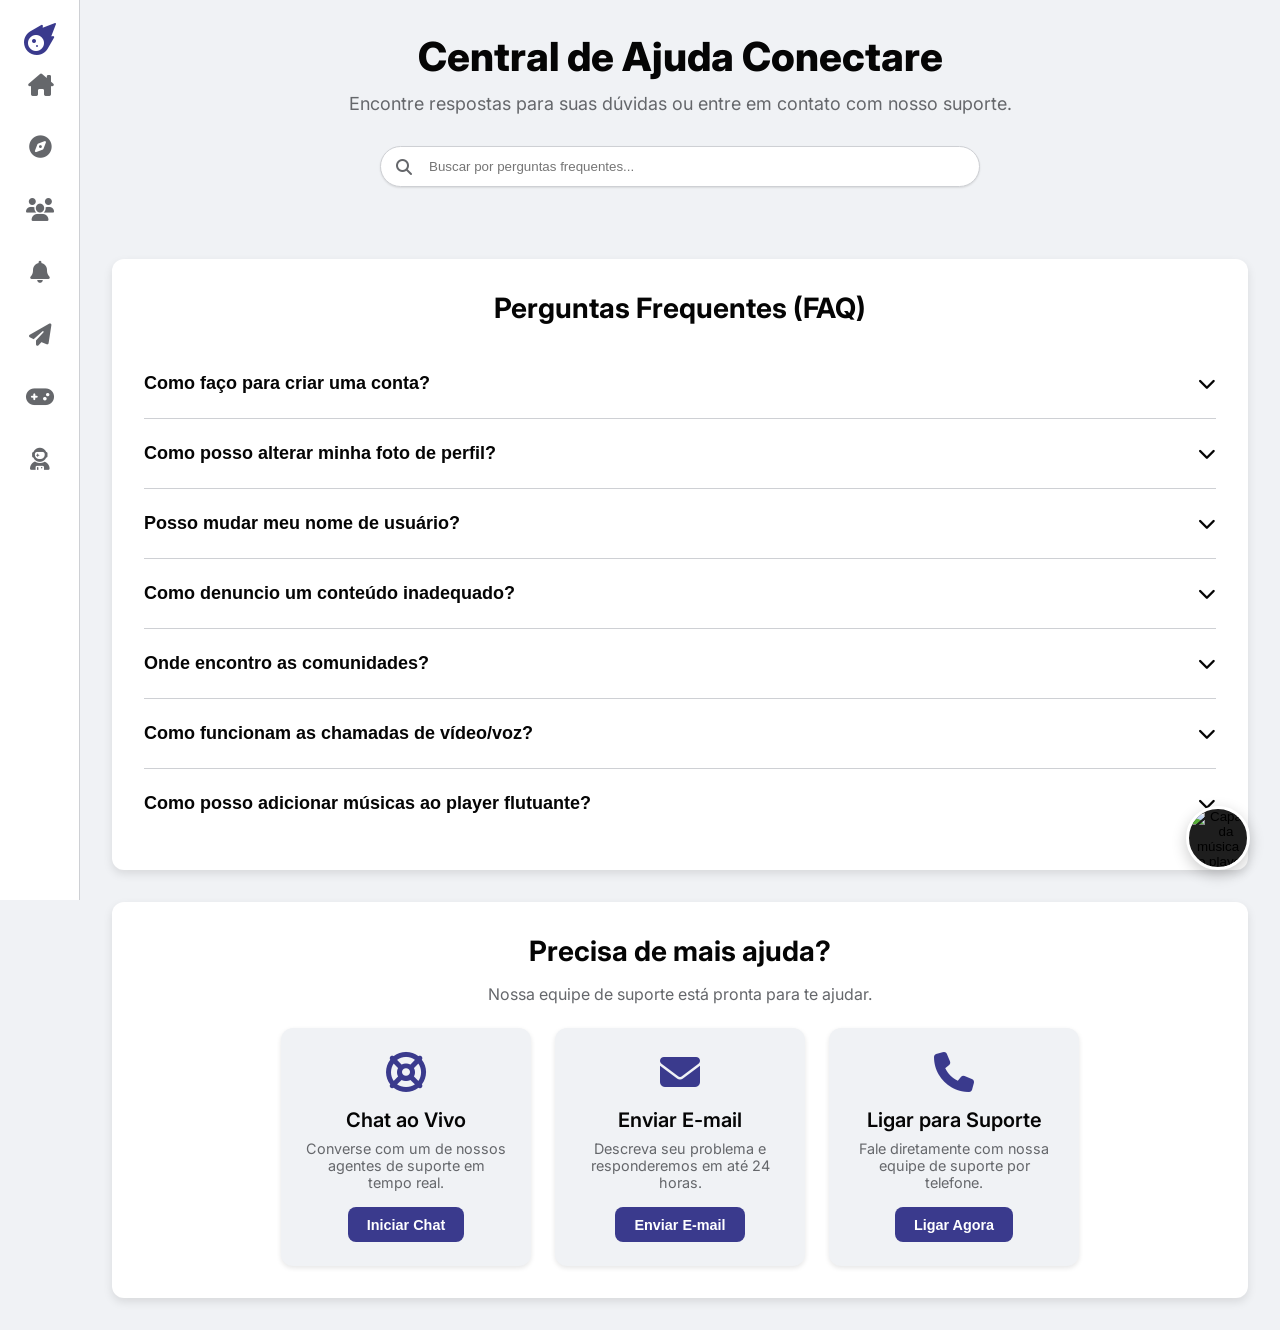
==== commit 7d2dfffb: "Add files via upload Beta 1 - Antes de adicionar as imagens" ====
--- a/ajuda.html
+++ b/ajuda.html
@@ -1,664 +1,660 @@
-<!DOCTYPE html>
-<html lang="pt-BR">
-<head>
-    <!-- Bootstrap 5 CDN -->
-    <link href="https://cdn.jsdelivr.net/npm/bootstrap@5.3.0/dist/css/bootstrap.min.css" rel="stylesheet">
-    <meta name="viewport" content="width=device-width, initial-scale=1.0">
-    <meta charset="UTF-8">
-    <meta name="viewport" content="width=device-width, initial-scale=1.0">
-    <title>Central de Ajuda </title>
-    <!-- Font Awesome for Icons -->
-    <link rel="stylesheet" href="https://cdnjs.cloudflare.com/ajax/libs/font-awesome/6.5.1/css/all.min.css">
-    <!-- Google Fonts: Inter -->
-    <link href="https://fonts.googleapis.com/css2?family=Inter:wght@300;400;500;600;700;800&display=swap" rel="stylesheet">
-    <!-- Tailwind CSS CDN for utility classes -->
-    <script src="https://cdn.tailwindcss.com"></script>
-    <!-- Main Stylesheet (for theme variables and core styles) -->
-    <link rel="stylesheet" href="css/style.css">
-    <style>
-        /* Custom styles for Help Page */
-        body {
-            font-family: 'Inter', sans-serif;
-            background-color: var(--bg-primary-light);
-            color: var(--text-primary-light);
-            overflow-x: hidden; /* Prevent horizontal scroll */
-        }
-        .dark-theme body {
-            background-color: var(--bg-primary-dark);
-            color: var(--text-primary-dark);
-        }
-
-        .help-container {
-            display: flex;
-            flex-direction: column;
-            min-height: 100vh;
-            /* A margem esquerda será controlada pelo JS para responsividade da sidebar */
-            padding: 2rem;
-            max-width: 1200px;
-            margin-right: auto;
-            margin-left: 80px; /* Margem inicial para a sidebar recolhida */
-            transition: margin-left 0.3s ease;
-        }
-
-        /* Ajusta o conteúdo quando a sidebar expande */
-        .sidebar:hover ~ .help-container {
-            margin-left: 224px; /* 56 (w-56) * 4px/unit = 224px for expanded sidebar */
-        }
-
-        .help-header {
-            text-align: center;
-            margin-bottom: 2.5rem; /* mb-10 */
-        }
-        .help-header h1 {
-            font-size: 2.5rem; /* text-4xl */
-            font-weight: 800; /* font-extrabold */
-            margin-bottom: 0.75rem; /* mb-3 */
-            color: var(--text-primary-light);
-        }
-        .dark-theme .help-header h1 {
-            color: var(--text-primary-dark);
-        }
-        .help-header p {
-            font-size: 1.125rem; /* text-lg */
-            color: var(--text-secondary-light);
-        }
-        .dark-theme .help-header p {
-            color: var(--text-secondary-dark);
-        }
-
-        .search-faq-container {
-            position: relative;
-            max-width: 600px;
-            margin: 2rem auto;
-        }
-        .search-faq-container input {
-            width: 100%;
-            padding: 0.75rem 1rem 0.75rem 3rem; /* pl-12 pr-4 py-3 */
-            border-radius: 9999px; /* rounded-full */
-            border: 1px solid var(--border-light);
-            background-color: var(--bg-secondary-light);
-            box-shadow: 0 1px 2px 0 var(--shadow-light);
-            outline: none;
-            transition: border-color 0.2s, box-shadow 0.2s;
-            color: var(--text-primary-light);
-        }
-        .dark-theme .search-faq-container input {
-            background-color: var(--bg-secondary-dark);
-            border-color: var(--border-dark);
-            color: var(--text-primary-dark);
-        }
-        .search-faq-container input:focus {
-            border-color: var(--accent-light);
-            box-shadow: 0 0 0 2px rgba(var(--accent-light-rgb), 0.5);
-        }
-        .dark-theme .search-faq-container input:focus {
-            border-color: var(--accent-dark);
-            box-shadow: 0 0 0 2px rgba(var(--accent-dark-rgb), 0.5);
-        }
-        .search-faq-container i {
-            position: absolute;
-            left: 1rem;
-            top: 50%;
-            transform: translateY(-50%);
-            color: var(--text-secondary-light);
-        }
-        .dark-theme .search-faq-container i {
-            color: var(--text-secondary-dark);
-        }
-
-        .faq-section {
-            background-color: var(--bg-secondary-light);
-            border-radius: 12px;
-            padding: 2rem;
-            margin-bottom: 2rem;
-            box-shadow: 0 4px 10px var(--shadow-light);
-        }
-        .dark-theme .faq-section {
-            background-color: var(--bg-secondary-dark);
-            box-shadow: 0 4px 10px var(--shadow-dark);
-        }
-        .faq-section h2 {
-            font-size: 1.75rem; /* text-2xl */
-            font-weight: 700; /* font-bold */
-            margin-bottom: 1.5rem; /* mb-6 */
-            text-align: center;
-            color: var(--text-primary-light);
-        }
-        .dark-theme .faq-section h2 {
-            color: var(--text-primary-dark);
-        }
-
-        .faq-item {
-            border-bottom: 1px solid var(--border-light);
-            padding: 1rem 0;
-        }
-        .dark-theme .faq-item {
-            border-bottom-color: var(--border-dark);
-        }
-        .faq-item:last-child {
-            border-bottom: none;
-        }
-
-        .faq-question {
-            display: flex;
-            justify-content: space-between;
-            align-items: center;
-            width: 100%;
-            background: none;
-            border: none;
-            font-size: 1.125rem; /* text-lg */
-            font-weight: 600; /* font-semibold */
-            color: var(--text-primary-light);
-            cursor: pointer;
-            padding: 0.5rem 0;
-            text-align: left;
-            transition: color 0.2s;
-        }
-        .dark-theme .faq-question {
-            color: var(--text-primary-dark);
-        }
-        .faq-question:hover {
-            color: var(--accent-light);
-        }
-        .dark-theme .faq-question:hover {
-            color: var(--accent-dark);
-        }
-        .faq-question i {
-            margin-left: 1rem;
-            transition: transform 0.3s;
-        }
-        .faq-question.active i {
-            transform: rotate(180deg);
-        }
-
-        .faq-answer {
-            max-height: 0;
-            overflow: hidden;
-            transition: max-height 0.3s ease-out, padding 0.3s ease-out;
-            color: var(--text-secondary-light);
-            font-size: 0.95rem;
-            line-height: 1.6;
-            padding-left: 1rem; /* Indent answer */
-        }
-        .dark-theme .faq-answer {
-            color: var(--text-secondary-dark);
-        }
-        .faq-answer.active {
-            max-height: 200px; /* Adjust as needed, large enough for content */
-            padding: 1rem 0 0.5rem 1rem;
-        }
-
-        .contact-section {
-            background-color: var(--bg-secondary-light);
-            border-radius: 12px;
-            padding: 2rem;
-            text-align: center;
-            box-shadow: 0 4px 10px var(--shadow-light);
-        }
-        .dark-theme .contact-section {
-            background-color: var(--bg-secondary-dark);
-            box-shadow: 0 4px 10px var(--shadow-dark);
-        }
-        .contact-section h2 {
-            font-size: 1.75rem;
-            font-weight: 700;
-            margin-bottom: 1rem;
-            color: var(--text-primary-light);
-        }
-        .dark-theme .contact-section h2 {
-            color: var(--text-primary-dark);
-        }
-        .contact-section p {
-            font-size: 1rem;
-            color: var(--text-secondary-light);
-            margin-bottom: 1.5rem;
-        }
-        .dark-theme .contact-section p {
-            color: var(--text-secondary-dark);
-        }
-
-        .contact-options {
-            display: flex;
-            flex-wrap: wrap;
-            justify-content: center;
-            gap: 1.5rem; /* gap-6 */
-        }
-        .contact-option-card {
-            background-color: var(--bg-primary-light);
-            border-radius: 12px;
-            padding: 1.5rem; /* p-6 */
-            width: 100%;
-            max-width: 250px;
-            box-shadow: 0 2px 5px var(--shadow-light);
-            transition: transform 0.2s ease, box-shadow 0.2s ease;
-            display: flex;
-            flex-direction: column;
-            align-items: center;
-            text-align: center;
-        }
-        .dark-theme .contact-option-card {
-            background-color: var(--bg-primary-dark);
-            box-shadow: 0 2px 5px var(--shadow-dark);
-        }
-        .contact-option-card:hover {
-            transform: translateY(-5px);
-            box-shadow: 0 6px 15px var(--shadow-dark);
-        }
-        .contact-option-card i {
-            font-size: 2.5rem; /* text-4xl */
-            color: var(--accent-light);
-            margin-bottom: 1rem; /* mb-4 */
-        }
-        .dark-theme .contact-option-card i {
-            color: var(--accent-dark);
-        }
-        .contact-option-card h3 {
-            font-size: 1.25rem; /* text-xl */
-            font-weight: 600; /* font-semibold */
-            margin-bottom: 0.5rem; /* mb-2 */
-            color: var(--text-primary-light);
-        }
-        .dark-theme .contact-option-card h3 {
-            color: var(--text-primary-dark);
-        }
-        .contact-option-card p {
-            font-size: 0.9rem; /* text-sm */
-            color: var(--text-secondary-light);
-            margin-bottom: 1rem; /* mb-4 */
-        }
-        .dark-theme .contact-option-card p {
-            color: var(--text-secondary-dark);
-        }
-        .contact-option-card .btn-primary {
-            width: auto;
-            padding: 0.6rem 1.2rem;
-            font-size: 0.9rem;
-        }
-
-        /* Responsive adjustments for mobile (Instagram-like bottom nav) */
-        @media (max-width: 768px) {
-            body {
-                padding-bottom: 60px; /* Add padding for the fixed bottom sidebar */
-            }
-
-            .main-wrapper {
-                flex-direction: column; /* Stack content vertically */
-            }
-
-            .sidebar {
-                width: 100%;
-                height: 60px; /* Fixed height for bottom nav */
-                position: fixed; /* Fixed at the bottom */
-                bottom: 0;
-                left: 0;
-                right: 0;
-                padding: 0; /* Remove vertical padding */
-                border-right: none;
-                border-top: 1px solid var(--border-light); /* Top border instead of right */
-                flex-direction: row; /* Layout items horizontally */
-                justify-content: space-around; /* Distribute items evenly */
-                z-index: 1000; /* Ensure it's above other content */
-                box-shadow: 0 -2px 10px rgba(0,0,0,0.1); /* Shadow for separation */
-            }
-            .dark-theme .sidebar {
-                border-top-color: var(--border-dark);
-            }
-            .sidebar:hover {
-                width: 100%; /* No expansion on hover for mobile */
-            }
-            .sidebar-header {
-                display: none; /* Hide logo on mobile */
-            }
-            .sidebar-nav {
-                flex-direction: row; /* Ensure links are horizontal */
-                width: 100%;
-                justify-content: space-around;
-                gap: 0; /* Remove gap for even spacing */
-            }
-            .nav-link {
-                padding: 10px 5px; /* Adjust padding for touch targets */
-                margin: 0; /* Remove margins */
-                flex: 1; /* Allow links to take equal space */
-                text-align: center;
-                display: flex;
-                flex-direction: column; /* Stack icon and text (if visible) */
-                align-items: center;
-                justify-content: center;
-                border-radius: 0; /* No rounded corners for full width */
-            }
-            .nav-link .nav-text {
-                display: none; /* Hide text on mobile nav */
-            }
-            .nav-link i {
-                min-width: unset; /* Remove min-width */
-                font-size: 1.4rem; /* Slightly larger icons */
-                margin-bottom: 4px; /* Space between icon and text if text was visible */
-            }
-            .nav-link:hover, .nav-link.active {
-                background-color: transparent; /* No background change on hover/active for bottom nav */
-                color: var(--accent-light); /* Only change icon color */
-            }
-            .dark-theme .nav-link:hover, .dark-theme .nav-link.active {
-                color: var(--accent-dark);
-            }
-            .nav-link.active i {
-                transform: scale(1.1); /* Slight bounce effect on active icon */
-            }
-            .sidebar-footer {
-                display: none; /* Hide footer on mobile sidebar */
-            }
-
-            .help-container {
-                margin-left: 0; /* Remove fixed margin for sidebar */
-                padding: 1rem;
-                max-width: 100%; /* Allow content to take full width */
-                padding-bottom: 80px; /* Add padding to avoid content being hidden by bottom nav */
-            }
-            /* Adjust music player FAB position to be above the bottom nav */
-            #music-player-fab {
-                bottom: 80px; /* 60px (nav height) + 20px (margin) */
-                right: 20px;
-            }
-            #music-player-panel {
-                bottom: 150px; /* Adjust panel position relative to new FAB position */
-            }
-
-            .help-header h1 {
-                font-size: 2rem;
-            }
-            .help-header p {
-                font-size: 1rem;
-            }
-            .faq-section, .contact-section {
-                padding: 1.5rem;
-            }
-            .faq-section h2, .contact-section h2 {
-                font-size: 1.5rem;
-            }
-            .faq-question {
-                font-size: 1rem;
-            }
-            .contact-options {
-                flex-direction: column; /* Stack contact cards vertically */
-                align-items: center; /* Center stacked cards */
-            }
-            .contact-option-card {
-                max-width: 90%; /* Limit card width on mobile */
-            }
-        }
-
-        /* Adjustments for very small screens (e.g., 320px width) */
-        @media (max-width: 480px) {
-            .help-container {
-                padding: 0.5rem;
-                padding-bottom: 70px; /* Adjust padding for smaller bottom nav */
-            }
-            .sidebar {
-                height: 50px; /* Slightly smaller bottom nav for very small screens */
-            }
-            .nav-link i {
-                font-size: 1.2rem;
-            }
-            #music-player-fab {
-                bottom: 70px; /* Adjust FAB position */
-            }
-            #music-player-panel {
-                width: 280px; /* Smaller panel for very small screens */
-            }
-
-            .help-header h1 {
-                font-size: 1.8rem;
-            }
-            .help-header p {
-                font-size: 0.9rem;
-            }
-            .search-faq-container input {
-                padding: 0.6rem 0.8rem 0.6rem 2.5rem;
-                font-size: 0.9rem;
-            }
-            .search-faq-container i {
-                left: 0.8rem;
-                font-size: 0.9rem;
-            }
-            .faq-section, .contact-section {
-                padding: 1rem;
-            }
-            .faq-section h2, .contact-section h2 {
-                font-size: 1.3rem;
-            }
-            .faq-question {
-                font-size: 0.95rem;
-            }
-            .faq-answer {
-                font-size: 0.85rem;
-            }
-        }
-    </style>
-</head>
-<body class="feed-container" class="light-theme">
-
-    <div class="main-wrapper">
-        <!-- Sidebar Principal (Mantido do seu projeto) -->
-        <aside class="sidebar">
-            <div class="sidebar-header"><a href="feed.html" class="logo"><i class="fa-solid fa-meteor"></i></a></div>
-            <nav class="sidebar-nav">
-                <a href="feed.html" class="nav-link" title="Início"><i class="fa-solid fa-house-chimney"></i><span class="nav-text">Início</span></a>
-                <a href="search.html" class="nav-link" title="Explorar"><i class="fa-solid fa-compass"></i><span class="nav-text">Explorar</span></a>
-                <a href="comunidade.html" class="nav-link" title="Comunidades"><i class="fa-solid fa-users"></i><span class="nav-text">Comunidades</span></a>
-                <a href="notificacoes.html" class="nav-link" title="Notificações"><i class="fa-solid fa-bell"></i><span class="nav-text">Notificações</span></a>
-                <a href="chat.html" class="nav-link" title="Mensagens"><i class="fa-solid fa-paper-plane"></i><span class="nav-text">Mensagens</span></a>
-                <a href="game.html" class="nav-link" title="Jogos"><i class="fa-solid fa-gamepad"></i><span class="nav-text">Jogos</span></a>
-                <a href="profile.html" class="nav-link" title="Perfil"><i class="fa-solid fa-user-astronaut"></i><span class="nav-text">Perfil</span></a>
-            </nav>
-            <div class="sidebar-footer">
-                <!-- O botão de configurações foi removido daqui -->
-            </div>
-        </aside>
-
-        <!-- Main Content for Help Page -->
-        <main class="help-container">
-            <header class="help-header">
-                <h1>Central de Ajuda Conectare</h1>
-                <p>Encontre respostas para suas dúvidas ou entre em contato com nosso suporte.</p>
-                <div class="search-faq-container">
-                    <i class="fa-solid fa-magnifying-glass"></i>
-                    <input type="search" id="faq-search-input" placeholder="Buscar por perguntas frequentes...">
-                </div>
-            </header>
-
-            <!-- FAQ Section -->
-            <section class="faq-section">
-                <h2>Perguntas Frequentes (FAQ)</h2>
-                <div class="faq-list" id="faq-list">
-                    <!-- FAQ Item 1 -->
-                    <div class="faq-item">
-                        <button class="faq-question">
-                            Como faço para criar uma conta?
-                            <i class="fa-solid fa-chevron-down"></i>
-                        </button>
-                        <div class="faq-answer">
-                            Para criar uma conta, clique em "Crie uma agora" na página inicial. Preencha seus dados, como e-mail, nome de usuário e senha. Após o registro, você receberá um e-mail de confirmação. Clique no link para ativar sua conta e começar a usar o Conectare!
-                        </div>
-                    </div>
-                    <!-- FAQ Item 2 -->
-                    <div class="faq-item">
-                        <button class="faq-question">
-                            Como posso alterar minha foto de perfil?
-                            <i class="fa-solid fa-chevron-down"></i>
-                        </button>
-                        <div class="faq-answer">
-                            Vá para a página do seu Perfil, clicando no ícone de "Perfil" na barra lateral. Passe o mouse sobre sua foto de perfil e um ícone de câmera aparecerá. Clique nele para fazer upload de uma nova imagem.
-                        </div>
-                    </div>
-                    <!-- FAQ Item 3 -->
-                    <div class="faq-item">
-                        <button class="faq-question">
-                            Posso mudar meu nome de usuário?
-                            <i class="fa-solid fa-chevron-down"></i>
-                        </button>
-                        <div class="faq-answer">
-                            Atualmente, a alteração de nome de usuário não está disponível diretamente pelo perfil. Se você precisar de uma alteração, por favor, entre em contato com o suporte através da opção "Chat ao Vivo".
-                        </div>
-                    </div>
-                    <!-- FAQ Item 4 -->
-                    <div class="faq-item">
-                        <button class="faq-question">
-                            Como denuncio um conteúdo inadequado?
-                            <i class="fa-solid fa-chevron-down"></i>
-                        </button>
-                        <div class="faq-answer">
-                            Para denunciar um conteúdo, clique no ícone de três pontos (...) ao lado da publicação ou perfil e selecione "Denunciar". Nossa equipe de moderação irá analisar a denúncia.
-                        </div>
-                    </div>
-                    <!-- FAQ Item 5 -->
-                    <div class="faq-item">
-                        <button class="faq-question">
-                            Onde encontro as comunidades?
-                            <i class="fa-solid fa-chevron-down"></i>
-                        </button>
-                        <div class="faq-answer">
-                            As comunidades estão acessíveis através do ícone "Comunidades" na barra lateral. Lá você pode explorar comunidades existentes ou criar a sua própria.
-                        </div>
-                    </div>
-                    <!-- FAQ Item 6 -->
-                    <div class="faq-item">
-                        <button class="faq-question">
-                            Como funcionam as chamadas de vídeo/voz?
-                            <i class="fa-solid fa-chevron-down"></i>
-                        </button>
-                        <div class="faq-answer">
-                            As chamadas de vídeo e voz podem ser iniciadas diretamente de uma conversa no chat. Basta abrir o chat com um amigo e clicar nos ícones de vídeo ou telefone no cabeçalho da conversa.
-                        </div>
-                    </div>
-                    <!-- FAQ Item 7 -->
-                    <div class="faq-item">
-                        <button class="faq-question">
-                            Como posso adicionar músicas ao player flutuante?
-                            <i class="fa-solid fa-chevron-down"></i>
-                        </button>
-                        <div class="faq-answer">
-                            O player flutuante tem uma playlist pré-definida. Atualmente, a funcionalidade de adicionar músicas personalizadas não está disponível, mas você pode interagir com as músicas que aparecem nos posts do seu feed.
-                        </div>
-                    </div>
-                </div>
-            </section>
-
-            <!-- Contact Section -->
-            <section class="contact-section">
-                <h2>Precisa de mais ajuda?</h2>
-                <p>Nossa equipe de suporte está pronta para te ajudar.</p>
-                <div class="contact-options">
-                    <div class="contact-option-card">
-                        <i class="fa-solid fa-life-ring"></i>
-                        <h3>Chat ao Vivo</h3>
-                        <p>Converse com um de nossos agentes de suporte em tempo real.</p>
-                        <button class="btn-primary" id="start-live-chat-btn">Iniciar Chat</button>
-                    </div>
-                    <div class="contact-option-card">
-                        <i class="fa-solid fa-envelope"></i>
-                        <h3>Enviar E-mail</h3>
-                        <p>Descreva seu problema e responderemos em até 24 horas.</p>
-                        <button class="btn-primary" id="send-email-btn">Enviar E-mail</button>
-                    </div>
-                    <div class="contact-option-card">
-                        <i class="fa-solid fa-phone"></i>
-                        <h3>Ligar para Suporte</h3>
-                        <p>Fale diretamente com nossa equipe de suporte por telefone.</p>
-                        <button class="btn-primary" id="call-support-btn">Ligar Agora</button>
-                    </div>
-                </div>
-            </section>
-        </main>
-    </div>
-
-    <!-- ===== Draggable Floating Music Player (Mantido do seu projeto) ===== -->
-    <div id="music-player-fab">
-        <div id="music-player-panel" class="hidden">
-            <div class="player-header">
-                <span>Tocando agora</span>
-                <button id="playlist-toggle-btn" title="Ver Playlist"><i class="fa-solid fa-list-ol"></i></button>
-            </div>
-            <div class="track-info">
-                <img id="track-artwork" src="https://placehold.co/80x80/2a2a2e/white?text=Music" alt="Capa do Álbum">
-                <div class="track-details">
-                    <h3 id="track-title">Selecione uma música</h3>
-                    <p id="track-artist">Artista Desconhecido</p>
-                </div>
-            </div>
-            <div class="player-controls">
-                <button id="prev-track-btn"><i class="fa-solid fa-backward-step"></i></button>
-                <button id="play-pause-btn"><i class="fa-solid fa-play"></i></button>
-                <button id="next-track-btn"><i class="fa-solid fa-forward-step"></i></button>
-            </div>
-            <div class="volume-control">
-                <i class="fa-solid fa-volume-low"></i>
-                <input type="range" id="volume-slider" min="0" max="1" step="0.01" value="0.5">
-                <i class="fa-solid fa-volume-high"></i>
-            </div>
-            <div id="playlist-view" class="hidden">
-                <h5>Próximas na Fila</h5>
-                <ul>
-                    <!-- Itens da playlist serão inseridos aqui -->
-                </ul>
-            </div>
-        </div>
-        <button id="music-toggle-fab" title="Player de Música">
-            <img src="https://placehold.co/80x80/2a2a2e/white?text=Music" alt="Capa da música no player">
-        </button>
-    </div>
-    <audio id="audio-element"></audio>
-
-    <script src="js/main.js"></script>
-    <script>
-        document.addEventListener('DOMContentLoaded', () => {
-            // FAQ Accordion functionality
-            const faqQuestions = document.querySelectorAll('.faq-question');
-            faqQuestions.forEach(question => {
-                question.addEventListener('click', () => {
-                    const answer = question.nextElementSibling; // The .faq-answer div
-                    const icon = question.querySelector('i');
-
-                    // Toggle active class on question and answer
-                    question.classList.toggle('active');
-                    answer.classList.toggle('active');
-
-                    // Toggle chevron icon rotation
-                    icon.classList.toggle('fa-chevron-down');
-                    icon.classList.toggle('fa-chevron-up');
-
-                    // Close other open FAQ items in the same section
-                    faqQuestions.forEach(otherQuestion => {
-                        if (otherQuestion !== question && otherQuestion.classList.contains('active')) {
-                            otherQuestion.classList.remove('active');
-                            otherQuestion.nextElementSibling.classList.remove('active');
-                            otherQuestion.querySelector('i').classList.remove('fa-chevron-up');
-                            otherQuestion.querySelector('i').classList.add('fa-chevron-down');
-                        }
-                    });
-                });
-            });
-            const faqSearchInput = document.getElementById('faq-search-input');
-            faqSearchInput.addEventListener('input', (event) => {
-                const searchTerm = event.target.value.toLowerCase();
-                const faqItems = document.querySelectorAll('.faq-item');
-
-                faqItems.forEach(item => {
-                    const questionText = item.querySelector('.faq-question').textContent.toLowerCase();
-                    const answerText = item.querySelector('.faq-answer').textContent.toLowerCase();
-
-                    if (questionText.includes(searchTerm) || answerText.includes(searchTerm)) {
-                        item.style.display = 'block'; // Show the item
-                        // Optionally, expand the answer if it matches the search term
-                        if (!item.querySelector('.faq-question').classList.contains('active') && answerText.includes(searchTerm)) {
-                             item.querySelector('.faq-question').click(); // Simulate click to expand
-                        }
-                    } else {
-                        item.style.display = 'none'; // Hide the item
-                    }
-                });
-            });
-        });
-    </script>
-</div>
-</body>
+<!DOCTYPE html>
+<html lang="pt-BR">
+<head>
+    <meta charset="UTF-8">
+    <meta name="viewport" content="width=device-width, initial-scale=1.0">
+    <title>Central de Ajuda - Conectare</title>
+    <!-- Font Awesome for Icons -->
+    <link rel="stylesheet" href="https://cdnjs.cloudflare.com/ajax/libs/font-awesome/6.5.1/css/all.min.css">
+    <!-- Google Fonts: Inter -->
+    <link href="https://fonts.googleapis.com/css2?family=Inter:wght@300;400;500;600;700;800&display=swap" rel="stylesheet">
+    <!-- Tailwind CSS CDN for utility classes -->
+    <script src="https://cdn.tailwindcss.com"></script>
+    <!-- Main Stylesheet (for theme variables and core styles) -->
+    <link rel="stylesheet" href="css/style.css">
+    <style>
+        /* Custom styles for Help Page */
+        body {
+            font-family: 'Inter', sans-serif;
+            background-color: var(--bg-primary-light);
+            color: var(--text-primary-light);
+            overflow-x: hidden; /* Prevent horizontal scroll */
+        }
+        .dark-theme body {
+            background-color: var(--bg-primary-dark);
+            color: var(--text-primary-dark);
+        }
+
+        .help-container {
+            display: flex;
+            flex-direction: column;
+            min-height: 100vh;
+            /* A margem esquerda será controlada pelo JS para responsividade da sidebar */
+            padding: 2rem;
+            max-width: 1200px;
+            margin-right: auto;
+            margin-left: 80px; /* Margem inicial para a sidebar recolhida */
+            transition: margin-left 0.3s ease;
+        }
+
+        /* Ajusta o conteúdo quando a sidebar expande */
+        .sidebar:hover ~ .help-container {
+            margin-left: 224px; /* 56 (w-56) * 4px/unit = 224px for expanded sidebar */
+        }
+
+        .help-header {
+            text-align: center;
+            margin-bottom: 2.5rem; /* mb-10 */
+        }
+        .help-header h1 {
+            font-size: 2.5rem; /* text-4xl */
+            font-weight: 800; /* font-extrabold */
+            margin-bottom: 0.75rem; /* mb-3 */
+            color: var(--text-primary-light);
+        }
+        .dark-theme .help-header h1 {
+            color: var(--text-primary-dark);
+        }
+        .help-header p {
+            font-size: 1.125rem; /* text-lg */
+            color: var(--text-secondary-light);
+        }
+        .dark-theme .help-header p {
+            color: var(--text-secondary-dark);
+        }
+
+        .search-faq-container {
+            position: relative;
+            max-width: 600px;
+            margin: 2rem auto;
+        }
+        .search-faq-container input {
+            width: 100%;
+            padding: 0.75rem 1rem 0.75rem 3rem; /* pl-12 pr-4 py-3 */
+            border-radius: 9999px; /* rounded-full */
+            border: 1px solid var(--border-light);
+            background-color: var(--bg-secondary-light);
+            box-shadow: 0 1px 2px 0 var(--shadow-light);
+            outline: none;
+            transition: border-color 0.2s, box-shadow 0.2s;
+            color: var(--text-primary-light);
+        }
+        .dark-theme .search-faq-container input {
+            background-color: var(--bg-secondary-dark);
+            border-color: var(--border-dark);
+            color: var(--text-primary-dark);
+        }
+        .search-faq-container input:focus {
+            border-color: var(--accent-light);
+            box-shadow: 0 0 0 2px rgba(var(--accent-light-rgb), 0.5);
+        }
+        .dark-theme .search-faq-container input:focus {
+            border-color: var(--accent-dark);
+            box-shadow: 0 0 0 2px rgba(var(--accent-dark-rgb), 0.5);
+        }
+        .search-faq-container i {
+            position: absolute;
+            left: 1rem;
+            top: 50%;
+            transform: translateY(-50%);
+            color: var(--text-secondary-light);
+        }
+        .dark-theme .search-faq-container i {
+            color: var(--text-secondary-dark);
+        }
+
+        .faq-section {
+            background-color: var(--bg-secondary-light);
+            border-radius: 12px;
+            padding: 2rem;
+            margin-bottom: 2rem;
+            box-shadow: 0 4px 10px var(--shadow-light);
+        }
+        .dark-theme .faq-section {
+            background-color: var(--bg-secondary-dark);
+            box-shadow: 0 4px 10px var(--shadow-dark);
+        }
+        .faq-section h2 {
+            font-size: 1.75rem; /* text-2xl */
+            font-weight: 700; /* font-bold */
+            margin-bottom: 1.5rem; /* mb-6 */
+            text-align: center;
+            color: var(--text-primary-light);
+        }
+        .dark-theme .faq-section h2 {
+            color: var(--text-primary-dark);
+        }
+
+        .faq-item {
+            border-bottom: 1px solid var(--border-light);
+            padding: 1rem 0;
+        }
+        .dark-theme .faq-item {
+            border-bottom-color: var(--border-dark);
+        }
+        .faq-item:last-child {
+            border-bottom: none;
+        }
+
+        .faq-question {
+            display: flex;
+            justify-content: space-between;
+            align-items: center;
+            width: 100%;
+            background: none;
+            border: none;
+            font-size: 1.125rem; /* text-lg */
+            font-weight: 600; /* font-semibold */
+            color: var(--text-primary-light);
+            cursor: pointer;
+            padding: 0.5rem 0;
+            text-align: left;
+            transition: color 0.2s;
+        }
+        .dark-theme .faq-question {
+            color: var(--text-primary-dark);
+        }
+        .faq-question:hover {
+            color: var(--accent-light);
+        }
+        .dark-theme .faq-question:hover {
+            color: var(--accent-dark);
+        }
+        .faq-question i {
+            margin-left: 1rem;
+            transition: transform 0.3s;
+        }
+        .faq-question.active i {
+            transform: rotate(180deg);
+        }
+
+        .faq-answer {
+            max-height: 0;
+            overflow: hidden;
+            transition: max-height 0.3s ease-out, padding 0.3s ease-out;
+            color: var(--text-secondary-light);
+            font-size: 0.95rem;
+            line-height: 1.6;
+            padding-left: 1rem; /* Indent answer */
+        }
+        .dark-theme .faq-answer {
+            color: var(--text-secondary-dark);
+        }
+        .faq-answer.active {
+            max-height: 200px; /* Adjust as needed, large enough for content */
+            padding: 1rem 0 0.5rem 1rem;
+        }
+
+        .contact-section {
+            background-color: var(--bg-secondary-light);
+            border-radius: 12px;
+            padding: 2rem;
+            text-align: center;
+            box-shadow: 0 4px 10px var(--shadow-light);
+        }
+        .dark-theme .contact-section {
+            background-color: var(--bg-secondary-dark);
+            box-shadow: 0 4px 10px var(--shadow-dark);
+        }
+        .contact-section h2 {
+            font-size: 1.75rem;
+            font-weight: 700;
+            margin-bottom: 1rem;
+            color: var(--text-primary-light);
+        }
+        .dark-theme .contact-section h2 {
+            color: var(--text-primary-dark);
+        }
+        .contact-section p {
+            font-size: 1rem;
+            color: var(--text-secondary-light);
+            margin-bottom: 1.5rem;
+        }
+        .dark-theme .contact-section p {
+            color: var(--text-secondary-dark);
+        }
+
+        .contact-options {
+            display: flex;
+            flex-wrap: wrap;
+            justify-content: center;
+            gap: 1.5rem; /* gap-6 */
+        }
+        .contact-option-card {
+            background-color: var(--bg-primary-light);
+            border-radius: 12px;
+            padding: 1.5rem; /* p-6 */
+            width: 100%;
+            max-width: 250px;
+            box-shadow: 0 2px 5px var(--shadow-light);
+            transition: transform 0.2s ease, box-shadow 0.2s ease;
+            display: flex;
+            flex-direction: column;
+            align-items: center;
+            text-align: center;
+        }
+        .dark-theme .contact-option-card {
+            background-color: var(--bg-primary-dark);
+            box-shadow: 0 2px 5px var(--shadow-dark);
+        }
+        .contact-option-card:hover {
+            transform: translateY(-5px);
+            box-shadow: 0 6px 15px var(--shadow-dark);
+        }
+        .contact-option-card i {
+            font-size: 2.5rem; /* text-4xl */
+            color: var(--accent-light);
+            margin-bottom: 1rem; /* mb-4 */
+        }
+        .dark-theme .contact-option-card i {
+            color: var(--accent-dark);
+        }
+        .contact-option-card h3 {
+            font-size: 1.25rem; /* text-xl */
+            font-weight: 600; /* font-semibold */
+            margin-bottom: 0.5rem; /* mb-2 */
+            color: var(--text-primary-light);
+        }
+        .dark-theme .contact-option-card h3 {
+            color: var(--text-primary-dark);
+        }
+        .contact-option-card p {
+            font-size: 0.9rem; /* text-sm */
+            color: var(--text-secondary-light);
+            margin-bottom: 1rem; /* mb-4 */
+        }
+        .dark-theme .contact-option-card p {
+            color: var(--text-secondary-dark);
+        }
+        .contact-option-card .btn-primary {
+            width: auto;
+            padding: 0.6rem 1.2rem;
+            font-size: 0.9rem;
+        }
+
+        /* Responsive adjustments for mobile (Instagram-like bottom nav) */
+        @media (max-width: 768px) {
+            body {
+                padding-bottom: 60px; /* Add padding for the fixed bottom sidebar */
+            }
+
+            .main-wrapper {
+                flex-direction: column; /* Stack content vertically */
+            }
+
+            .sidebar {
+                width: 100%;
+                height: 60px; /* Fixed height for bottom nav */
+                position: fixed; /* Fixed at the bottom */
+                bottom: 0;
+                left: 0;
+                right: 0;
+                padding: 0; /* Remove vertical padding */
+                border-right: none;
+                border-top: 1px solid var(--border-light); /* Top border instead of right */
+                flex-direction: row; /* Layout items horizontally */
+                justify-content: space-around; /* Distribute items evenly */
+                z-index: 1000; /* Ensure it's above other content */
+                box-shadow: 0 -2px 10px rgba(0,0,0,0.1); /* Shadow for separation */
+            }
+            .dark-theme .sidebar {
+                border-top-color: var(--border-dark);
+            }
+            .sidebar:hover {
+                width: 100%; /* No expansion on hover for mobile */
+            }
+            .sidebar-header {
+                display: none; /* Hide logo on mobile */
+            }
+            .sidebar-nav {
+                flex-direction: row; /* Ensure links are horizontal */
+                width: 100%;
+                justify-content: space-around;
+                gap: 0; /* Remove gap for even spacing */
+            }
+            .nav-link {
+                padding: 10px 5px; /* Adjust padding for touch targets */
+                margin: 0; /* Remove margins */
+                flex: 1; /* Allow links to take equal space */
+                text-align: center;
+                display: flex;
+                flex-direction: column; /* Stack icon and text (if visible) */
+                align-items: center;
+                justify-content: center;
+                border-radius: 0; /* No rounded corners for full width */
+            }
+            .nav-link .nav-text {
+                display: none; /* Hide text on mobile nav */
+            }
+            .nav-link i {
+                min-width: unset; /* Remove min-width */
+                font-size: 1.4rem; /* Slightly larger icons */
+                margin-bottom: 4px; /* Space between icon and text if text was visible */
+            }
+            .nav-link:hover, .nav-link.active {
+                background-color: transparent; /* No background change on hover/active for bottom nav */
+                color: var(--accent-light); /* Only change icon color */
+            }
+            .dark-theme .nav-link:hover, .dark-theme .nav-link.active {
+                color: var(--accent-dark);
+            }
+            .nav-link.active i {
+                transform: scale(1.1); /* Slight bounce effect on active icon */
+            }
+            .sidebar-footer {
+                display: none; /* Hide footer on mobile sidebar */
+            }
+
+            .help-container {
+                margin-left: 0; /* Remove fixed margin for sidebar */
+                padding: 1rem;
+                max-width: 100%; /* Allow content to take full width */
+                padding-bottom: 80px; /* Add padding to avoid content being hidden by bottom nav */
+            }
+            /* Adjust music player FAB position to be above the bottom nav */
+            #music-player-fab {
+                bottom: 80px; /* 60px (nav height) + 20px (margin) */
+                right: 20px;
+            }
+            #music-player-panel {
+                bottom: 150px; /* Adjust panel position relative to new FAB position */
+            }
+
+            .help-header h1 {
+                font-size: 2rem;
+            }
+            .help-header p {
+                font-size: 1rem;
+            }
+            .faq-section, .contact-section {
+                padding: 1.5rem;
+            }
+            .faq-section h2, .contact-section h2 {
+                font-size: 1.5rem;
+            }
+            .faq-question {
+                font-size: 1rem;
+            }
+            .contact-options {
+                flex-direction: column; /* Stack contact cards vertically */
+                align-items: center; /* Center stacked cards */
+            }
+            .contact-option-card {
+                max-width: 90%; /* Limit card width on mobile */
+            }
+        }
+
+        /* Adjustments for very small screens (e.g., 320px width) */
+        @media (max-width: 480px) {
+            .help-container {
+                padding: 0.5rem;
+                padding-bottom: 70px; /* Adjust padding for smaller bottom nav */
+            }
+            .sidebar {
+                height: 50px; /* Slightly smaller bottom nav for very small screens */
+            }
+            .nav-link i {
+                font-size: 1.2rem;
+            }
+            #music-player-fab {
+                bottom: 70px; /* Adjust FAB position */
+            }
+            #music-player-panel {
+                width: 280px; /* Smaller panel for very small screens */
+            }
+
+            .help-header h1 {
+                font-size: 1.8rem;
+            }
+            .help-header p {
+                font-size: 0.9rem;
+            }
+            .search-faq-container input {
+                padding: 0.6rem 0.8rem 0.6rem 2.5rem;
+                font-size: 0.9rem;
+            }
+            .search-faq-container i {
+                left: 0.8rem;
+                font-size: 0.9rem;
+            }
+            .faq-section, .contact-section {
+                padding: 1rem;
+            }
+            .faq-section h2, .contact-section h2 {
+                font-size: 1.3rem;
+            }
+            .faq-question {
+                font-size: 0.95rem;
+            }
+            .faq-answer {
+                font-size: 0.85rem;
+            }
+        }
+    </style>
+</head>
+<body class="light-theme">
+
+    <div class="main-wrapper">
+        <!-- Sidebar Principal (Mantido do seu projeto) -->
+        <aside class="sidebar">
+            <div class="sidebar-header"><a href="feed.html" class="logo"><i class="fa-solid fa-meteor"></i></a></div>
+            <nav class="sidebar-nav">
+                <a href="feed.html" class="nav-link" title="Início"><i class="fa-solid fa-house-chimney"></i><span class="nav-text">Início</span></a>
+                <a href="search.html" class="nav-link" title="Explorar"><i class="fa-solid fa-compass"></i><span class="nav-text">Explorar</span></a>
+                <a href="comunidade.html" class="nav-link" title="Comunidades"><i class="fa-solid fa-users"></i><span class="nav-text">Comunidades</span></a>
+                <a href="notificacoes.html" class="nav-link" title="Notificações"><i class="fa-solid fa-bell"></i><span class="nav-text">Notificações</span></a>
+                <a href="chat.html" class="nav-link" title="Mensagens"><i class="fa-solid fa-paper-plane"></i><span class="nav-text">Mensagens</span></a>
+                <a href="game.html" class="nav-link" title="Jogos"><i class="fa-solid fa-gamepad"></i><span class="nav-text">Jogos</span></a>
+                <a href="profile.html" class="nav-link" title="Perfil"><i class="fa-solid fa-user-astronaut"></i><span class="nav-text">Perfil</span></a>
+            </nav>
+            <div class="sidebar-footer">
+                <!-- O botão de configurações foi removido daqui -->
+            </div>
+        </aside>
+
+        <!-- Main Content for Help Page -->
+        <main class="help-container">
+            <header class="help-header">
+                <h1>Central de Ajuda Conectare</h1>
+                <p>Encontre respostas para suas dúvidas ou entre em contato com nosso suporte.</p>
+                <div class="search-faq-container">
+                    <i class="fa-solid fa-magnifying-glass"></i>
+                    <input type="search" id="faq-search-input" placeholder="Buscar por perguntas frequentes...">
+                </div>
+            </header>
+
+            <!-- FAQ Section -->
+            <section class="faq-section">
+                <h2>Perguntas Frequentes (FAQ)</h2>
+                <div class="faq-list" id="faq-list">
+                    <!-- FAQ Item 1 -->
+                    <div class="faq-item">
+                        <button class="faq-question">
+                            Como faço para criar uma conta?
+                            <i class="fa-solid fa-chevron-down"></i>
+                        </button>
+                        <div class="faq-answer">
+                            Para criar uma conta, clique em "Crie uma agora" na página inicial. Preencha seus dados, como e-mail, nome de usuário e senha. Após o registro, você receberá um e-mail de confirmação. Clique no link para ativar sua conta e começar a usar o Conectare!
+                        </div>
+                    </div>
+                    <!-- FAQ Item 2 -->
+                    <div class="faq-item">
+                        <button class="faq-question">
+                            Como posso alterar minha foto de perfil?
+                            <i class="fa-solid fa-chevron-down"></i>
+                        </button>
+                        <div class="faq-answer">
+                            Vá para a página do seu Perfil, clicando no ícone de "Perfil" na barra lateral. Passe o mouse sobre sua foto de perfil e um ícone de câmera aparecerá. Clique nele para fazer upload de uma nova imagem.
+                        </div>
+                    </div>
+                    <!-- FAQ Item 3 -->
+                    <div class="faq-item">
+                        <button class="faq-question">
+                            Posso mudar meu nome de usuário?
+                            <i class="fa-solid fa-chevron-down"></i>
+                        </button>
+                        <div class="faq-answer">
+                            Atualmente, a alteração de nome de usuário não está disponível diretamente pelo perfil. Se você precisar de uma alteração, por favor, entre em contato com o suporte através da opção "Chat ao Vivo".
+                        </div>
+                    </div>
+                    <!-- FAQ Item 4 -->
+                    <div class="faq-item">
+                        <button class="faq-question">
+                            Como denuncio um conteúdo inadequado?
+                            <i class="fa-solid fa-chevron-down"></i>
+                        </button>
+                        <div class="faq-answer">
+                            Para denunciar um conteúdo, clique no ícone de três pontos (...) ao lado da publicação ou perfil e selecione "Denunciar". Nossa equipe de moderação irá analisar a denúncia.
+                        </div>
+                    </div>
+                    <!-- FAQ Item 5 -->
+                    <div class="faq-item">
+                        <button class="faq-question">
+                            Onde encontro as comunidades?
+                            <i class="fa-solid fa-chevron-down"></i>
+                        </button>
+                        <div class="faq-answer">
+                            As comunidades estão acessíveis através do ícone "Comunidades" na barra lateral. Lá você pode explorar comunidades existentes ou criar a sua própria.
+                        </div>
+                    </div>
+                    <!-- FAQ Item 6 -->
+                    <div class="faq-item">
+                        <button class="faq-question">
+                            Como funcionam as chamadas de vídeo/voz?
+                            <i class="fa-solid fa-chevron-down"></i>
+                        </button>
+                        <div class="faq-answer">
+                            As chamadas de vídeo e voz podem ser iniciadas diretamente de uma conversa no chat. Basta abrir o chat com um amigo e clicar nos ícones de vídeo ou telefone no cabeçalho da conversa.
+                        </div>
+                    </div>
+                    <!-- FAQ Item 7 -->
+                    <div class="faq-item">
+                        <button class="faq-question">
+                            Como posso adicionar músicas ao player flutuante?
+                            <i class="fa-solid fa-chevron-down"></i>
+                        </button>
+                        <div class="faq-answer">
+                            O player flutuante tem uma playlist pré-definida. Atualmente, a funcionalidade de adicionar músicas personalizadas não está disponível, mas você pode interagir com as músicas que aparecem nos posts do seu feed.
+                        </div>
+                    </div>
+                </div>
+            </section>
+
+            <!-- Contact Section -->
+            <section class="contact-section">
+                <h2>Precisa de mais ajuda?</h2>
+                <p>Nossa equipe de suporte está pronta para te ajudar.</p>
+                <div class="contact-options">
+                    <div class="contact-option-card">
+                        <i class="fa-solid fa-life-ring"></i>
+                        <h3>Chat ao Vivo</h3>
+                        <p>Converse com um de nossos agentes de suporte em tempo real.</p>
+                        <button class="btn-primary" id="start-live-chat-btn">Iniciar Chat</button>
+                    </div>
+                    <div class="contact-option-card">
+                        <i class="fa-solid fa-envelope"></i>
+                        <h3>Enviar E-mail</h3>
+                        <p>Descreva seu problema e responderemos em até 24 horas.</p>
+                        <button class="btn-primary" id="send-email-btn">Enviar E-mail</button>
+                    </div>
+                    <div class="contact-option-card">
+                        <i class="fa-solid fa-phone"></i>
+                        <h3>Ligar para Suporte</h3>
+                        <p>Fale diretamente com nossa equipe de suporte por telefone.</p>
+                        <button class="btn-primary" id="call-support-btn">Ligar Agora</button>
+                    </div>
+                </div>
+            </section>
+        </main>
+    </div>
+
+    <!-- ===== Draggable Floating Music Player (Mantido do seu projeto) ===== -->
+    <div id="music-player-fab">
+        <div id="music-player-panel" class="hidden">
+            <div class="player-header">
+                <span>Tocando agora</span>
+                <button id="playlist-toggle-btn" title="Ver Playlist"><i class="fa-solid fa-list-ol"></i></button>
+            </div>
+            <div class="track-info">
+                <img id="track-artwork" src="https://placehold.co/80x80/2a2a2e/white?text=Music" alt="Capa do Álbum">
+                <div class="track-details">
+                    <h3 id="track-title">Selecione uma música</h3>
+                    <p id="track-artist">Artista Desconhecido</p>
+                </div>
+            </div>
+            <div class="player-controls">
+                <button id="prev-track-btn"><i class="fa-solid fa-backward-step"></i></button>
+                <button id="play-pause-btn"><i class="fa-solid fa-play"></i></button>
+                <button id="next-track-btn"><i class="fa-solid fa-forward-step"></i></button>
+            </div>
+            <div class="volume-control">
+                <i class="fa-solid fa-volume-low"></i>
+                <input type="range" id="volume-slider" min="0" max="1" step="0.01" value="0.5">
+                <i class="fa-solid fa-volume-high"></i>
+            </div>
+            <div id="playlist-view" class="hidden">
+                <h5>Próximas na Fila</h5>
+                <ul>
+                    <!-- Itens da playlist serão inseridos aqui -->
+                </ul>
+            </div>
+        </div>
+        <button id="music-toggle-fab" title="Player de Música">
+            <img src="https://placehold.co/80x80/2a2a2e/white?text=Music" alt="Capa da música no player">
+        </button>
+    </div>
+    <audio id="audio-element"></audio>
+
+    <script src="js/main.js"></script>
+    <script>
+        document.addEventListener('DOMContentLoaded', () => {
+            // FAQ Accordion functionality
+            const faqQuestions = document.querySelectorAll('.faq-question');
+            faqQuestions.forEach(question => {
+                question.addEventListener('click', () => {
+                    const answer = question.nextElementSibling; // The .faq-answer div
+                    const icon = question.querySelector('i');
+
+                    // Toggle active class on question and answer
+                    question.classList.toggle('active');
+                    answer.classList.toggle('active');
+
+                    // Toggle chevron icon rotation
+                    icon.classList.toggle('fa-chevron-down');
+                    icon.classList.toggle('fa-chevron-up');
+
+                    // Close other open FAQ items in the same section
+                    faqQuestions.forEach(otherQuestion => {
+                        if (otherQuestion !== question && otherQuestion.classList.contains('active')) {
+                            otherQuestion.classList.remove('active');
+                            otherQuestion.nextElementSibling.classList.remove('active');
+                            otherQuestion.querySelector('i').classList.remove('fa-chevron-up');
+                            otherQuestion.querySelector('i').classList.add('fa-chevron-down');
+                        }
+                    });
+                });
+            });
+            const faqSearchInput = document.getElementById('faq-search-input');
+            faqSearchInput.addEventListener('input', (event) => {
+                const searchTerm = event.target.value.toLowerCase();
+                const faqItems = document.querySelectorAll('.faq-item');
+
+                faqItems.forEach(item => {
+                    const questionText = item.querySelector('.faq-question').textContent.toLowerCase();
+                    const answerText = item.querySelector('.faq-answer').textContent.toLowerCase();
+
+                    if (questionText.includes(searchTerm) || answerText.includes(searchTerm)) {
+                        item.style.display = 'block'; // Show the item
+                        // Optionally, expand the answer if it matches the search term
+                        if (!item.querySelector('.faq-question').classList.contains('active') && answerText.includes(searchTerm)) {
+                             item.querySelector('.faq-question').click(); // Simulate click to expand
+                        }
+                    } else {
+                        item.style.display = 'none'; // Hide the item
+                    }
+                });
+            });
+        });
+    </script>
+</body>
 </html>
--- a/css/style.css
+++ b/css/style.css
@@ -1,2897 +1,2695 @@
-/* =================================
-   CORE & GLOBAL STYLES
-==================================== */
-:root {
-    --font-family: 'Inter', sans-serif;
-
-    /* Light Theme Variables */
-    --bg-primary-light: #f0f2f5;
-    --bg-secondary-light: #ffffff;
-    --text-primary-light: #050505;
-    --text-secondary-light: #65676b;
-    --border-light: #ced0d4;
-    --accent-light: #3a3a8d;
-    --accent-hover-light: #5e5ce5;
-    --shadow-light: rgba(0, 0, 0, 0.1);
-    --btn-secondary-bg-light: #e4e6eb;
-    --btn-secondary-text-light: #050505;
-    --btn-danger-bg-light: #fbebeb;
-    --btn-danger-text-light: #dc2626;
-
-    /* RGB values for transparent backgrounds */
-    --accent-light-rgb: 58, 58, 141; /* RGB of #3a3a8d */
-
-
-    /* Dark Theme Variables */
-    --bg-primary-dark: #121212;
-    --bg-secondary-dark: #1e1e1e;
-    --text-primary-dark: #e4e6eb;
-    --text-secondary-dark: #b0b3b8;
-    --border-dark: #3a3b3c;
-    --accent-dark: #7e7ee3;
-    --accent-hover-dark: #9d9dff;
-    --shadow-dark: rgba(0, 0, 0, 0.4);
-    --btn-secondary-bg-dark: #3a3b3c;
-    --btn-secondary-text-dark: #e4e6eb;
-    --btn-danger-bg-dark: #451a1a;
-    --btn-danger-text-dark: #fca5a5;
-
-    /* RGB values for transparent backgrounds */
-    --accent-dark-rgb: 126, 126, 227; /* RGB of #7e7ee3 */
-}
-
-* {
-    margin: 0;
-    padding: 0;
-    box-sizing: border-box;
-}
-
-body {
-    font-family: var(--font-family);
-    transition: background-color 0.3s, color 0.3s;
-}
-
-body.light-theme {
-    background-color: var(--bg-primary-light);
-    color: var(--text-primary-light);
-}
-
-body.dark-theme {
-    background-color: var(--bg-primary-dark);
-    color: var(--text-primary-dark);
-}
-
-a {
-    text-decoration: none;
-    color: var(--accent-light);
-    font-weight: 500;
-}
-.dark-theme a {
-    color: var(--accent-dark);
-}
-
-.btn-primary {
-    background-color: var(--accent-light);
-    color: white;
-    border: none;
-    padding: 12px 20px;
-    border-radius: 8px;
-    font-weight: 600;
-    cursor: pointer;
-    transition: background-color 0.2s;
-    width: 100%;
-    font-size: 1rem;
-}
-.dark-theme .btn-primary {
-    background-color: var(--accent-dark);
-}
-.btn-primary:hover {
-     background-color: var(--accent-hover-light);
-}
-.dark-theme .btn-primary:hover {
-     background-color: var(--accent-hover-dark);
-}
-
-.btn-secondary {
-    background-color: var(--btn-secondary-bg-light);
-    color: var(--btn-secondary-text-light);
-    border: none;
-    padding: 10px 20px;
-    border-radius: 8px;
-    font-weight: 600;
-    cursor: pointer;
-    transition: background-color 0.2s;
-}
-.dark-theme .btn-secondary {
-    background-color: var(--btn-secondary-bg-dark);
-    color: var(--btn-secondary-text-dark);
-}
-
-.btn-danger {
-    background-color: var(--btn-danger-bg-light);
-    color: var(--btn-danger-text-light);
-    border: none;
-    padding: 10px 20px;
-    border-radius: 8px;
-    font-weight: 600;
-    cursor: pointer;
-    transition: background-color 0.2s, color 0.2s;
-    margin-right: auto; /* Pushes it to the left */
-}
-.dark-theme .btn-danger {
-    background-color: var(--btn-danger-bg-dark);
-    color: var(--btn-danger-text-dark);
-}
-.hidden {
-    display: none !important;
-}
-
-.form-control {
-    width: 100%;
-    padding: 12px;
-    border-radius: 8px;
-    border: 1px solid var(--border-light);
-    background-color: var(--bg-primary-light);
-    color: var(--text-primary-light);
-    font-family: var(--font-family);
-    font-size: 1rem;
-}
-.dark-theme .form-control {
-    background-color: var(--bg-primary-dark);
-    border-color: var(--border-dark);
-    color: var(--text-primary-dark);
-}
-
-/* =================================
-   LOGIN PAGE
-==================================== */
-.login-container {
-    display: flex;
-    justify-content: center;
-    align-items: center;
-    min-height: 100vh;
-    padding: 20px;
-}
-.login-box {
-    background-color: var(--bg-secondary-light);
-    padding: 40px;
-    border-radius: 16px;
-    box-shadow: 0 10px 30px var(--shadow-light);
-    width: 100%;
-    max-width: 400px;
-    text-align: center;
-}
-.dark-theme .login-box {
-    background-color: var(--bg-secondary-dark);
-    box-shadow: 0 10px 30px var(--shadow-dark);
-}
-.login-header .logo-icon {
-    font-size: 3rem;
-    color: var(--accent-light);
-    margin-bottom: 15px;
-}
-.dark-theme .login-header .logo-icon {
-    color: var(--accent-dark);
-}
-.login-header h1 {
-    font-size: 1.8rem;
-    font-weight: 700;
-    margin-bottom: 5px;
-}
-.login-header p {
-    color: var(--text-secondary-light);
-    margin-bottom: 30px;
-}
-.dark-theme .login-header p {
-    color: var(--text-secondary-dark);
-}
-#login-form .form-group {
-    margin-bottom: 15px;
-    text-align: left;
-}
-#login-form label {
-    display: block;
-    font-weight: 500;
-    margin-bottom: 5px;
-    font-size: 0.9rem;
-}
-.form-options {
-    text-align: right;
-    margin-bottom: 20px;
-}
-.form-options .forgot-password {
-    font-size: 0.9rem;
-}
-.login-footer {
-    margin-top: 20px;
-    font-size: 0.9rem;
-}
-.login-footer p {
-    color: var(--text-secondary-light);
-}
-.dark-theme .login-footer p {
-    color: var(--text-secondary-dark);
-}
-
-
-/* =================================
-   MAIN LAYOUT & WRAPPER
-==================================== */
-.main-wrapper {
-    display: flex;
-    min-height: 100vh;
-}
-
-/* =================================
-   SIDEBAR NAVIGATION
-==================================== */
-.sidebar {
-    width: 80px;
-    background-color: var(--bg-secondary-light);
-    border-right: 1px solid var(--border-light);
-    display: flex;
-    flex-direction: column;
-    align-items: center;
-    padding: 20px 0;
-    transition: all 0.3s ease;
-    position: fixed;
-    height: 100%;
-    z-index: 100;
-}
-
-.dark-theme .sidebar {
-    background-color: var(--bg-secondary-dark);
-    border-right-color: var(--border-dark);
-}
-
-.sidebar:hover {
-    width: 220px;
-}
-
-.sidebar .logo {
-    font-size: 2rem;
-    color: var(--accent-light);
-    margin-bottom: 40px;
-}
-
-.dark-theme .sidebar .logo {
-    color: var(--accent-dark);
-}
-
-.sidebar-nav {
-    display: flex;
-    flex-direction: column;
-    gap: 10px;
-    width: 100%;
-}
-
-.nav-link, .sidebar-footer button {
-    display: flex;
-    align-items: center;
-    padding: 15px 25px;
-    color: var(--text-secondary-light);
-    transition: all 0.2s ease;
-    white-space: nowrap;
-    overflow: hidden;
-    width: 100%;
-    background: none;
-    border: none;
-    cursor: pointer;
-    font-family: var(--font-family);
-}
-
-.dark-theme .nav-link, .dark-theme .sidebar-footer button {
-    color: var(--text-secondary-dark);
-}
-
-.nav-link i, .sidebar-footer button i {
-    font-size: 1.4rem;
-    min-width: 30px;
-    text-align: center;
-}
-
-.nav-link .nav-text {
-    margin-left: 25px;
-    opacity: 0;
-    transition: opacity 0.2s ease;
-    font-weight: 500;
-}
-
-.sidebar:hover .nav-text {
-    opacity: 1;
-}
-
-.nav-link:hover, .nav-link.active, .sidebar-footer button:hover {
-    background-color: var(--bg-primary-light);
-    color: var(--accent-hover-light);
-    border-radius: 8px;
-    margin: 0 10px;
-    padding-left: 15px;
-    padding-right: 15px;
-}
-
-.dark-theme .nav-link:hover, .dark-theme .nav-link.active, .dark-theme .sidebar-footer button:hover {
-    background-color: var(--bg-primary-dark);
-    color: var(--accent-hover-dark);
-}
-
-.sidebar:hover .nav-link, .sidebar:hover .sidebar-footer button {
-    padding-left: 20px;
-    padding-right: 20px;
-}
-
-.sidebar-footer {
-    margin-top: auto;
-    width: 100%;
-}
-
-
-/* =================================
-   MAIN CONTENT AREAS
-==================================== */
-.content-feed, .content-profile, .content-explore, .content-notifications, .content-communities {
-    flex-grow: 1;
-    margin-left: 80px;
-    padding: 20px 30px;
-    max-width: 800px;
-    margin-right: auto;
-    margin-left: calc(80px + (100% - 80px - 800px) / 2);
-    transition: margin-left 0.3s ease;
-}
-
-.feed-header {
-    margin-bottom: 20px;
-}
-
-.feed-header h1 {
-    font-size: 2rem;
-    font-weight: 800;
-}
-
-/* Create Post Box */
-.create-post-box {
-    background-color: var(--bg-secondary-light);
-    border-radius: 12px;
-    padding: 20px;
-    margin-bottom: 20px;
-    box-shadow: 0 2px 4px var(--shadow-light);
-    display: grid;
-    grid-template-columns: auto 1fr;
-    grid-template-rows: auto auto;
-    gap: 15px;
-    align-items: center;
-}
-
-.dark-theme .create-post-box {
-    background-color: var(--bg-secondary-dark);
-    box-shadow: 0 2px 4px var(--shadow-dark);
-}
-
-.user-avatar {
-    grid-row: 1 / 2;
-}
-
-.user-avatar img {
-    width: 40px;
-    height: 40px;
-    border-radius: 50%;
-}
-
-.create-post-box textarea {
-    grid-column: 2 / 3;
-    grid-row: 1 / 2;
-    width: 100%;
-    border: none;
-    background: transparent;
-    resize: none;
-    font-family: var(--font-family);
-    font-size: 1.1rem;
-    color: var(--text-primary-light);
-    min-height: 40px;
-    padding-top: 10px;
-}
-.dark-theme .create-post-box textarea {
-    color: var(--text-primary-dark);
-}
-
-.create-post-box textarea:focus {
-    outline: none;
-}
-
-.post-actions {
-    grid-column: 2 / 3;
-    grid-row: 2 / 3;
-    display: flex;
-    justify-content: flex-end;
-    align-items: center;
-    gap: 10px;
-}
-
-.post-actions .action-btn {
-    background: none;
-    border: none;
-    color: var(--text-secondary-light);
-    font-size: 1.2rem;
-    cursor: pointer;
-    padding: 8px;
-    border-radius: 50%;
-    transition: background-color 0.2s, color 0.2s;
-}
-.dark-theme .post-actions .action-btn {
-    color: var(--text-secondary-dark);
-}
-
-.post-actions .action-btn:hover {
-    background-color: var(--bg-primary-light);
-}
-
-.dark-theme .post-actions .action-btn:hover {
-    background-color: var(--bg-primary-dark);
-}
-
-.post-actions #post-text-btn {
-    background-color: var(--accent-light);
-    color: white;
-    font-size: 0.9rem;
-    font-weight: 600;
-    padding: 10px 20px;
-    border-radius: 20px;
-    width: auto;
-}
-.dark-theme .post-actions #post-text-btn {
-    background-color: var(--accent-dark);
-}
-.post-actions #post-text-btn:hover {
-    background-color: var(--accent-hover-light);
-}
-.dark-theme .post-actions #post-text-btn:hover {
-    background-color: var(--accent-hover-dark);
-}
-
-/* Post Card */
-#feed-container {
-    display: flex;
-    flex-direction: column;
-    gap: 20px;
-}
-
-.post-card {
-    background-color: var(--bg-secondary-light);
-    border-radius: 12px;
-    padding: 20px;
-    box-shadow: 0 2px 4px var(--shadow-light);
-}
-
-.dark-theme .post-card {
-    background-color: var(--bg-secondary-dark);
-    box-shadow: 0 2px 4px var(--shadow-dark);
-}
-
-.post-header {
-    display: flex;
-    align-items: center;
-    gap: 10px;
-    margin-bottom: 15px;
-}
-
-.post-avatar {
-    width: 40px;
-    height: 40px;
-    border-radius: 50%;
-}
-
-.post-user-info {
-    display: flex;
-    flex-direction: column;
-}
-
-.post-username {
-    font-weight: 600;
-}
-
-.post-timestamp {
-    font-size: 0.85rem;
-    color: var(--text-secondary-light);
-}
-.dark-theme .post-timestamp {
-    color: var(--text-secondary-dark);
-}
-
-.post-content p {
-    line-height: 1.5;
-    margin-bottom: 15px;
-}
-
-.post-media {
-    width: 100%;
-    border-radius: 10px;
-    margin-top: 10px;
-}
-
-.post-footer {
-    display: flex;
-    gap: 20px;
-    padding-top: 15px;
-    border-top: 1px solid var(--border-light);
-    margin-top: 15px;
-}
-.dark-theme .post-footer {
-    border-top-color: var(--border-dark);
-}
-
-.footer-action {
-    background: none;
-    border: none;
-    color: var(--text-secondary-light);
-    font-size: 1rem;
-    cursor: pointer;
-    display: flex;
-    align-items: center;
-    gap: 8px;
-    font-weight: 500;
-    transition: color 0.2s;
-}
-.dark-theme .footer-action {
-    color: var(--text-secondary-dark);
-}
-
-.footer-action:hover, .footer-action.liked {
-    color: var(--accent-hover-light);
-}
-.dark-theme .footer-action:hover, .dark-action .footer-action.liked {
-    color: var(--accent-hover-dark);
-}
-
-.like-btn.liked i {
-    font-weight: 900; /* Makes it solid */
-    color: #e0245e;
-    transform: scale(1.2);
-}
-
-
-/* =================================
-   EXPLORE PAGE
-==================================== */
-.explore-header {
-    margin-bottom: 20px;
-}
-.search-bar {
-    position: relative;
-}
-.search-bar i {
-    position: absolute;
-    top: 50%;
-    left: 15px;
-    transform: translateY(-50%);
-    color: var(--text-secondary-light);
-}
-.dark-theme .search-bar i {
-    color: var(--text-secondary-dark);
-}
-.search-bar input {
-    width: 100%;
-    padding: 12px 15px 12px 45px;
-    border-radius: 25px;
-    border: 1px solid var(--border-light);
-    background-color: var(--bg-secondary-light);
-    font-size: 1rem;
-}
-.dark-theme .search-bar input {
-    background-color: var(--bg-secondary-dark);
-    border-color: var(--border-dark);
-    color: var(--text-primary-dark);
-}
-
-.explore-grid {
-    display: grid;
-    grid-gap: 10px;
-    grid-template-columns: repeat(auto-fill, minmax(250px, 1fr));
-    grid-auto-rows: 250px;
-}
-.grid-item {
-    border-radius: 12px;
-    overflow: hidden;
-}
-.grid-item.wide { grid-column: span 2; }
-.grid-item.tall { grid-row: span 2; }
-.grid-item img {
-    width: 100%;
-    height: 100%;
-    object-fit: cover;
-    transition: transform 0.3s ease;
-}
-.grid-item:hover img {
-    transform: scale(1.05);
-}
-
-/* =================================
-   NOTIFICATIONS PAGE
-==================================== */
-.notifications-header {
-    display: flex;
-    justify-content: space-between;
-    align-items: center;
-    margin-bottom: 20px;
-}
-.notifications-header h1 { font-weight: 800; }
-.btn-clear-all { width: auto; }
-
-/* NOVO: Estilos para as abas de notificação */
-.notifications-tabs-nav {
-    display: flex;
-    border-bottom: 1px solid var(--border-light);
-    margin-bottom: 20px;
-    overflow-x: auto; /* Permite rolagem horizontal em telas pequenas */
-    -webkit-overflow-scrolling: touch; /* Rolagem suave em iOS */
-}
-.dark-theme .notifications-tabs-nav {
-    border-bottom-color: var(--border-dark);
-}
-
-.notifications-tab-link {
-    padding: 15px 20px;
-    cursor: pointer;
-    background: none;
-    border: none;
-    color: var(--text-secondary-light);
-    font-weight: 600;
-    font-size: 1rem;
-    position: relative;
-    flex-shrink: 0; /* Impede que as abas encolham */
-    transition: color 0.2s;
-}
-.dark-theme .notifications-tab-link {
-    color: var(--text-secondary-dark);
-}
-.notifications-tab-link:hover {
-    color: var(--accent-hover-light);
-}
-.dark-theme .notifications-tab-link:hover {
-    color: var(--accent-hover-dark);
-}
-.notifications-tab-link.active {
-    color: var(--accent-light);
-}
-.dark-theme .notifications-tab-link.active {
-    color: var(--accent-dark);
-}
-.notifications-tab-link.active::after {
-    content: '';
-    position: absolute;
-    bottom: -1px;
-    left: 0;
-    width: 100%;
-    height: 3px;
-    background-color: var(--accent-light);
-    border-radius: 3px 3px 0 0;
-}
-.dark-theme .notifications-tab-link.active::after {
-     background-color: var(--accent-dark);
-}
-
-.notification-list {
-    display: flex;
-    flex-direction: column;
-    gap: 10px;
-}
-.notification-item {
-    display: flex;
-    align-items: center;
-    gap: 15px;
-    padding: 15px;
-    background-color: var(--bg-secondary-light);
-    border-radius: 12px;
-    transition: opacity 0.4s ease-out, transform 0.4s ease-out; /* Adicionado para animação de descarte */
-    position: relative; /* Necessário para transform */
-}
-.dark-theme .notification-item {
-    background-color: var(--bg-secondary-dark);
-}
-/* Nova classe para animação de descarte */
-.notification-item.dismissing {
-    opacity: 0;
-    transform: translateX(100%); /* Desliza para fora à direita */
-}
-
-/* NOVO: Estilos para o ícone de notificação */
-.notification-item .notification-icon-wrapper {
-    width: 40px;
-    height: 40px;
-    border-radius: 50%;
-    display: flex;
-    justify-content: center;
-    align-items: center;
-    background-color: var(--bg-primary-light); /* Fundo para o ícone */
-    flex-shrink: 0;
-}
-.dark-theme .notification-item .notification-icon-wrapper {
-    background-color: var(--bg-primary-dark);
-}
-
-/* Cores dos ícones baseadas no tipo de notificação */
-.notification-icon {
-    font-size: 1.2rem;
-    width: 30px;
-    text-align: center;
-}
-.notification-icon.like { color: #e0245e; } /* Vermelho */
-.notification-icon.follow { color: #1d9bf0; } /* Azul Twitter */
-.notification-icon.comment { color: #00ba7c; } /* Verde */
-.notification-icon.suggestion { color: #bd6ee2; } /* Roxo claro */
-.notification-icon.community { color: #f59e0b; } /* Laranja */
-.notification-icon.mention { color: #8b5cf6; } /* Roxo */
-.notification-icon.event { color: #10b981; } /* Verde Esmeralda */
-.notification-icon.system { color: #65676b; } /* Cinza */
-
-
-.notification-content {
-    display: flex;
-    align-items: center;
-    gap: 10px;
-    flex-grow: 1;
-}
-.notification-avatar {
-    width: 40px;
-    height: 40px;
-    border-radius: 50%;
-}
-.notification-post-thumb {
-    width: 50px;
-    height: 50px;
-    border-radius: 8px;
-    object-fit: cover;
-    margin-left: auto;
-    flex-shrink: 0; /* Prevents shrinking */
-}
-.notification-item .action-button { /* General style for action buttons within notification items */
-    width: auto;
-    padding: 8px 15px;
-    font-size: 0.85rem;
-    flex-shrink: 0; /* Prevents shrinking */
-    margin-left: 10px; /* Space from thumbnail or text */
-}
-
-/* Estilo para o novo badge "Novo" */
-.new-notification-badge {
-    background-color: var(--accent-light);
-    color: white;
-    padding: 2px 8px;
-    border-radius: 12px;
-    font-size: 0.7rem;
-    font-weight: 600;
-    margin-left: 10px;
-    flex-shrink: 0;
-}
-.dark-theme .new-notification-badge {
-    background-color: var(--accent-dark);
-}
-
-/* NOVO: Estilos para o fundo de notificações não lidas */
-.notification-item.new {
-    background-color: rgba(var(--accent-light-rgb), 0.1); /* Fundo sutil para novas */
-    border-left: 4px solid var(--accent-light);
-}
-.dark-theme .notification-item.new {
-    background-color: rgba(var(--accent-dark-rgb), 0.1);
-    border-left-color: var(--accent-dark);
-}
-
-/* Animação de entrada para novas notificações */
-.notification-item.animate-in {
-    opacity: 0;
-    transform: translateY(20px);
-    animation: fadeInSlideUp 0.5s ease-out forwards;
-}
-
-@keyframes fadeInSlideUp {
-    from {
-        opacity: 0;
-        transform: translateY(20px);
-    }
-    to {
-        opacity: 1;
-        transform: translateY(0);
-    }
-}
-
-/* Estilos para o botão de descartar */
-.dismiss-notification-btn {
-    background: none;
-    border: none;
-    color: var(--text-secondary-light);
-    font-size: 1.1rem;
-    cursor: pointer;
-    margin-left: 10px;
-    transition: color 0.2s;
-    flex-shrink: 0;
-}
-.dark-theme .dismiss-notification-btn {
-    color: var(--text-secondary-dark);
-}
-.dismiss-notification-btn:hover {
-    color: #e0245e; /* Vermelho para indicar ação de remover */
-}
-
-
-/* =================================
-   COMMUNITIES PAGE
-==================================== */
-.communities-header {
-    display: flex;
-    justify-content: space-between;
-    align-items: center;
-    margin-bottom: 30px;
-}
-.communities-header h1 { font-weight: 800; }
-.communities-header .btn-primary { width: auto; }
-
-.community-section {
-    margin-bottom: 30px;
-}
-.community-grid {
-    display: grid;
-    grid-template-columns: repeat(auto-fill, minmax(250px, 1fr));
-    gap: 20px;
-}
-.community-card {
-    background-color: var(--bg-secondary-light);
-    border-radius: 12px;
-    overflow: hidden;
-    box-shadow: 0 4px 10px var(--shadow-light);
-    transition: transform 0.2s ease;
-}
-.dark-theme .community-card {
-    background-color: var(--bg-secondary-dark);
-    box-shadow: 0 4px 10px var(--shadow-dark);
-}
-.community-card:hover {
-    transform: translateY(-5px);
-}
-.card-banner {
-    height: 100px;
-    background-size: cover;
-    background-position: center;
-}
-.card-info {
-    padding: 15px;
-    text-align: center;
-    position: relative;
-    padding-top: 40px;
-}
-.card-avatar {
-    width: 60px;
-    height: 60px;
-    border-radius: 50%;
-    border: 3px solid var(--bg-secondary-light);
-    position: absolute;
-    top: -30px;
-    left: 50%;
-    transform: translateX(-50%);
-}
-.dark-theme .card-avatar {
-    border-color: var(--bg-secondary-dark);
-}
-.card-info h3 {
-    font-weight: 700;
-    margin-bottom: 5px;
-}
-.card-info p {
-    color: var(--text-secondary-light);
-    font-size: 0.9rem;
-    margin-bottom: 15px;
-}
-.dark-theme .card-info p {
-    color: var(--text-secondary-dark);
-}
-.card-info .btn-primary, .card-info .btn-secondary {
-    width: 100%;
-}
-.btn-secondary.joined {
-    background-color: var(--accent-light);
-    color: white;
-    opacity: 0.7;
-}
-.dark-theme .btn-secondary.joined {
-    background-color: var(--accent-dark);
-}
-
-/* =================================
-   TABS (SHARED)
-==================================== */
-/* Removido o .tabs-nav e .tab-link daqui para evitar conflito com .notifications-tabs-nav */
-.tab-pane {
-    display: none;
-}
-.tab-pane.active {
-    display: block;
-}
-.empty-tab-message {
-    text-align: center;
-    padding: 40px;
-    color: var(--text-secondary-light);
-}
-.dark-theme .empty-tab-message {
-    color: var(--text-secondary-dark);
-}
-
-/* =================================
-   PROFILE PAGE
-==================================== */
-.profile-header {
-    position: relative;
-    margin-bottom: 80px; /* Space for profile picture */
-}
-
-.profile-banner {
-    width: 100%;
-    height: 250px;
-    background-color: var(--bg-secondary-light);
-    border-radius: 12px;
-    overflow: hidden;
-    position: relative;
-}
-.dark-theme .profile-banner {
-    background-color: var(--bg-secondary-dark);
-}
-.profile-banner img {
-    width: 100%;
-    height: 100%;
-    object-fit: cover;
-}
-.edit-banner-btn {
-    position: absolute;
-    bottom: 15px;
-    right: 15px;
-    background-color: rgba(0,0,0,0.6);
-    color: white;
-    border: none;
-    padding: 8px 12px;
-    border-radius: 8px;
-    font-size: 0.9rem;
-    font-weight: 500;
-    cursor: pointer;
-    opacity: 0;
-    transition: opacity 0.3s;
-}
-.profile-banner:hover .edit-banner-btn {
-    opacity: 1;
-}
-
-.profile-picture-container {
-    position: absolute;
-    bottom: -60px;
-    left: 40px;
-    width: 150px;
-    height: 150px;
-    border-radius: 50%;
-    border: 5px solid var(--bg-primary-light);
-    background-color: var(--bg-primary-light);
-    overflow: hidden;
-}
-.dark-theme .profile-picture-container {
-     border-color: var(--bg-primary-dark);
-     background-color: var(--bg-primary-dark);
-}
-.profile-picture-container img {
-    width: 100%;
-    height: 100%;
-    object-fit: cover;
-}
-.edit-pic-btn {
-    position: absolute;
-    bottom: 5px;
-    right: 5px;
-    width: 35px;
-    height: 35px;
-    border-radius: 50%;
-    border: none;
-    background-color: rgba(0,0,0,0.6);
-    color: white;
-    cursor: pointer;
-    display: flex;
-    justify-content: center;
-    align-items: center;
-    font-size: 1rem;
-    opacity: 0;
-    transition: opacity 0.2s;
-}
-.profile-picture-container:hover .edit-pic-btn {
-    opacity: 1;
-}
-
-.profile-actions {
-    position: absolute;
-    top: 20px;
-    right: 20px;
-    display: flex;
-    gap: 10px;
-}
-
-.profile-actions .btn-primary {
-    width: auto;
-}
-
-.profile-info {
-    padding: 0 20px;
-    margin-bottom: 30px;
-}
-
-.profile-info h1 {
-    font-size: 1.8rem;
-    font-weight: 800;
-    margin-bottom: 5px;
-}
-.profile-info p {
-    color: var(--text-secondary-light);
-    line-height: 1.6;
-    margin-bottom: 15px;
-    max-width: 60ch;
-}
-.dark-theme .profile-info p {
-    color: var(--text-secondary-dark);
-}
-
-.profile-meta {
-    display: flex;
-    flex-wrap: wrap;
-    gap: 20px;
-    color: var(--text-secondary-light);
-    margin-bottom: 20px;
-}
-.dark-theme .profile-meta {
-    color: var(--text-secondary-dark);
-}
-.profile-meta a {
-    color: var(--accent-light);
-    text-decoration: none;
-}
-.dark-theme .profile-meta a {
-    color: var(--accent-dark);
-}
-.profile-meta a:hover {
-    text-decoration: underline;
-}
-
-.profile-stats {
-    display: flex;
-    flex-wrap: wrap;
-    gap: 30px;
-}
-.profile-stats div strong {
-    font-weight: 600;
-}
-
-/* Highlights Section */
-.highlights-section {
-    margin-bottom: 30px;
-    padding: 0 20px;
-}
-.section-title {
-    font-size: 1.2rem;
-    font-weight: 700;
-    margin-bottom: 15px;
-}
-.highlights-container {
-    display: flex;
-    gap: 20px;
-    align-items: center;
-    overflow-x: auto;
-    padding-bottom: 10px; /* For scrollbar */
-}
-.highlight-item, .add-highlight-btn {
-    display: flex;
-    flex-direction: column;
-    align-items: center;
-    gap: 8px;
-    flex-shrink: 0;
-    cursor: pointer;
-}
-.highlight-item img, .add-highlight-btn {
-    width: 72px;
-    height: 72px;
-    border-radius: 50%;
-    object-fit: cover;
-    border: 2px solid var(--border-light);
-    padding: 2px;
-}
-.dark-theme .highlight-item img {
-    border-color: var(--border-dark);
-}
-.highlight-item span {
-    font-size: 0.8rem;
-    font-weight: 500;
-}
-.add-highlight-btn {
-    background-color: var(--bg-primary-light);
-    border: 2px dashed var(--border-light);
-    color: var(--text-secondary-light);
-    font-size: 1.5rem;
-    justify-content: center;
-}
-.dark-theme .add-highlight-btn {
-    background-color: var(--bg-secondary-dark);
-    border-color: var(--border-dark);
-    color: var(--text-secondary-dark);
-}
-.add-highlight-btn span {
-    font-size: 0.8rem;
-    font-weight: 500;
-    margin-top: -5px;
-}
-
-
-.post-grid {
-    display: grid;
-    grid-template-columns: repeat(auto-fill, minmax(220px, 1fr));
-    gap: 10px;
-}
-.post-grid img {
-    width: 100%;
-    height: 220px;
-    object-fit: cover;
-    border-radius: 8px;
-    cursor: pointer;
-    transition: transform 0.2s, box-shadow 0.2s;
-}
-.post-grid img:hover {
-    transform: scale(1.03);
-    box-shadow: 0 4px 15px var(--shadow-dark);
-}
-
-/* =================================
-   MODALS (SETTINGS & EDIT PROFILE)
-==================================== */
-.modal-overlay {
-    position: fixed;
-    top: 0;
-    left: 0;
-    width: 100%;
-    height: 100%;
-    background-color: rgba(0,0,0,0.6);
-    display: flex;
-    justify-content: center;
-    align-items: center;
-    z-index: 1100;
-    opacity: 0;
-    visibility: hidden;
-    transition: opacity 0.3s, visibility 0.3s;
-}
-.modal-overlay:not(.hidden) {
-    opacity: 1;
-    visibility: visible;
-}
-
-.modal-content {
-    background: var(--bg-secondary-light);
-    padding: 30px;
-    border-radius: 12px;
-    width: 90%;
-    max-width: 500px;
-    position: relative;
-    transform: scale(0.95);
-    transition: transform 0.3s;
-}
-.modal-overlay:not(.hidden) .modal-content {
-    transform: scale(1);
-}
-.dark-theme .modal-content {
-    background: var(--bg-secondary-dark);
-}
-
-.close-modal-btn {
-    position: absolute;
-    top: 10px;
-    right: 15px;
-    background: none;
-    border: none;
-    font-size: 2rem;
-    color: var(--text-secondary-light);
-    cursor: pointer;
-    line-height: 1;
-}
-.dark-theme .close-modal-btn {
-    color: var(--text-secondary-dark);
-}
-
-.modal-content h2 {
-    margin-bottom: 20px;
-    font-weight: 700;
-}
-
-/* Settings Menu */
-.settings-menu {
-    list-style: none;
-}
-.settings-menu li {
-    padding: 15px 0;
-    border-bottom: 1px solid var(--border-light);
-}
-.dark-theme .settings-menu li {
-    border-bottom-color: var(--border-dark);
-}
-.settings-menu li:last-child {
-    border-bottom: none;
-}
-.settings-menu a, .setting-item {
-    display: flex;
-    align-items: center;
-    justify-content: space-between;
-    width: 100%;
-    font-size: 1rem;
-    font-weight: 500;
-}
-.settings-menu a i, .setting-item i {
-    margin-right: 15px;
-    color: var(--text-secondary-light);
-}
-.dark-theme .settings-menu a i, .dark-theme .setting-item i {
-    color: var(--text-secondary-dark);
-}
-.settings-menu a:hover {
-    color: var(--accent-light);
-}
-.dark-theme .settings-menu a:hover {
-    color: var(--accent-dark);
-}
-
-.theme-switcher {
-    display: flex;
-    border: 1px solid var(--border-light);
-    border-radius: 8px;
-    overflow: hidden;
-}
-.dark-theme .theme-switcher {
-    border-color: var(--border-dark);
-}
-.theme-switcher button {
-    background: none;
-    border: none;
-    padding: 8px 12px;
-    cursor: pointer;
-    color: var(--text-secondary-light);
-    font-weight: 500;
-    display: flex;
-    align-items: center;
-    gap: 5px;
-}
-.dark-theme .theme-switcher button {
-    color: var(--text-secondary-dark);
-}
-.theme-switcher button.active {
-    background-color: var(--accent-light);
-    color: white;
-}
-.dark-theme .theme-switcher button.active {
-    background-color: var(--accent-dark);
-}
-
-/* Edit Profile & Highlight Form */
-#edit-profile-form .form-group, #highlight-form .form-group {
-    margin-bottom: 20px;
-}
-#edit-profile-form label, #highlight-form label {
-    display: block;
-    font-weight: 500;
-    margin-bottom: 8px;
-    font-size: 0.9rem;
-}
-#edit-profile-form .form-control, #highlight-form .form-control {
-    width: 100%;
-    padding: 12px;
-    border-radius: 8px;
-    border: 1px solid var(--border-light);
-    background-color: var(--bg-primary-light);
-    color: var(--text-primary-light);
-    font-family: var(--font-family);
-    font-size: 1rem;
-}
-.dark-theme #edit-profile-form .form-control, .dark-theme #highlight-form .form-control {
-    background-color: var(--bg-primary-dark);
-    border-color: var(--border-dark);
-    color: var(--text-primary-dark);
-}
-#edit-profile-form .form-actions, #highlight-form .form-actions {
-    display: flex;
-    justify-content: flex-end;
-    gap: 10px;
-    margin-top: 25px;
-}
-
-/* Highlight Modal Specifics */
-.highlight-image-editor {
-    display: flex;
-    justify-content: center;
-    align-items: center;
-}
-.highlight-image-preview {
-    position: relative;
-    width: 100px;
-    height: 100px;
-}
-#highlight-image-preview-img {
-    width: 100%;
-    height: 100%;
-    border-radius: 50%;
-    object-fit: cover;
-    border: 3px solid var(--border-light);
-}
-.dark-theme #highlight-image-preview-img {
-    border-color: var(--border-dark);
-}
-.change-highlight-photo-btn {
-    position: absolute;
-    bottom: 0;
-    right: 0;
-    width: 32px;
-    height: 32px;
-    border-radius: 50%;
-    border: none;
-    background-color: var(--accent-light);
-    color: white;
-    cursor: pointer;
-    display: flex;
-    justify-content: center;
-    align-items: center;
-    font-size: 0.9rem;
-    transition: background-color 0.2s;
-}
-.dark-theme .change-highlight-photo-btn {
-    background-color: var(--accent-dark);
-}
-.change-highlight-photo-btn:hover {
-    background-color: var(--accent-hover-light);
-}
-.dark-theme .change-highlight-photo-btn:hover {
-    background-color: var(--accent-hover-dark);
-}
-
-
-/* =================================
-   FLOATING MUSIC PLAYER
-==================================== */
-#music-player-container {
-    position: fixed;
-    bottom: 20px;
-    right: 20px;
-    z-index: 1000;
-    transition: all 0.4s ease-in-out;
-}
-
-#music-player-container.anchored-left {
-    bottom: 0;
-    left: 80px; /* Sidebar width */
-    right: auto;
-    width: 350px;
-    border-top-right-radius: 12px;
-}
-
-#music-player-container.anchored-right {
-    bottom: 0;
-    right: 0;
-    left: auto;
-    width: 350px;
-    border-top-left-radius: 12px;
-}
-
-#toggle-player-btn {
-    width: 60px;
-    height: 60px;
-    border-radius: 50%;
-    border: none;
-    background-color: var(--accent-light);
-    color: white;
-    font-size: 1.5rem;
-    cursor: pointer;
-    box-shadow: 0 4px 12px var(--shadow-dark);
-    display: flex;
-    justify-content: center;
-    align-items: center;
-    transition: all 0.3s;
-}
-.dark-theme #toggle-player-btn {
-    background-color: var(--accent-dark);
-}
-#toggle-player-btn:hover {
-    transform: scale(1.1);
-    background-color: var(--accent-hover-light);
-}
-.dark-theme #toggle-player-btn:hover {
-    background-color: var(--accent-hover-dark);
-}
-
-#music-player {
-    width: 350px;
-    background-color: var(--bg-secondary-light);
-    border-radius: 12px;
-    box-shadow: 0 5px 20px var(--shadow-dark);
-    padding: 20px;
-    display: flex;
-    flex-direction: column;
-    gap: 15px;
-    transform-origin: bottom right;
-    transition: transform 0.3s ease, opacity 0.3s ease;
-}
-.dark-theme #music-player {
-    background-color: var(--bg-secondary-dark);
-}
-#music-player.hidden {
-    transform: scale(0);
-    opacity: 0;
-    display: none;
-}
-
-.player-header {
-    display: flex;
-    justify-content: space-between;
-    align-items: center;
-    font-weight: 600;
-}
-
-.player-controls-position button {
-    background: none;
-    border: none;
-    color: var(--text-secondary-light);
-    cursor: pointer;
-    padding: 5px;
-}
-.dark-theme .player-controls-position button {
-    color: var(--text-secondary-dark);
-}
-.player-controls-position button.active {
-    color: var(--accent-light);
-}
-.dark-theme .player-controls-position button.active {
-    color: var(--accent-dark);
-}
-
-.track-info {
-    display: flex;
-    align-items: center;
-    gap: 15px;
-}
-#track-artwork {
-    width: 60px;
-    height: 60px;
-    border-radius: 8px;
-}
-#track-title {
-    font-size: 1rem;
-    font-weight: 600;
-}
-#track-artist {
-    font-size: 0.85rem;
-    color: var(--text-secondary-light);
-}
-.dark-theme #track-artist {
-    color: var(--text-secondary-dark);
-}
-
-.player-controls {
-    display: flex;
-    justify-content: center;
-    align-items: center;
-    gap: 20px;
-}
-.player-controls button {
-    background: none;
-    border: none;
-    color: var(--text-primary-light);
-    font-size: 1.2rem;
-    cursor: pointer;
-}
-.dark-theme .player-controls button {
-    color: var(--text-primary-dark);
-}
-.player-controls #play-pause-btn {
-    font-size: 2rem;
-    color: var(--accent-light);
-}
-.dark-theme .player-controls #play-pause-btn {
-    color: var(--accent-dark);
-}
-
-.volume-control {
-    display: flex;
-    align-items: center;
-    gap: 10px;
-}
-.volume-control input[type="range"] {
-    -webkit-appearance: none;
-    appearance: none;
-    width: 100%;
-    height: 5px;
-    background: var(--border-light);
-    border-radius: 5px;
-    outline: none;
-}
-.dark-theme .volume-control input[type="range"] {
-    background: var(--border-dark);
-}
-.volume-control input[type="range"]::-webkit-slider-thumb {
-    -webkit-appearance: none;
-    appearance: none;
-    width: 15px;
-    height: 15px;
-    background: var(--accent-light);
-    cursor: pointer;
-    border-radius: 50%;
-}
-.dark-theme .volume-control input[type="range"]::-webkit-slider-thumb {
-     background: var(--accent-dark);
-}
-
-/* =================================
-   MAIN LAYOUT & WRAPPER
-==================================== */
-.main-wrapper {
-    display: flex;
-    min-height: 100vh;
-    overflow: hidden;
-}
-
-/* =================================
-   SIDEBAR NAVIGATION
-==================================== */
-.sidebar {
-    width: 80px;
-    background-color: var(--bg-secondary-light);
-    border-right: 1px solid var(--border-light);
-    display: flex;
-    flex-direction: column;
-    align-items: center;
-    padding: 20px 0;
-    transition: all 0.3s ease;
-    position: fixed;
-    height: 100%;
-    z-index: 100;
-}
-
-.dark-theme .sidebar {
-    background-color: var(--bg-secondary-dark);
-    border-right-color: var(--border-dark);
-}
-
-.sidebar:hover {
-    width: 220px;
-}
-
-.sidebar .logo {
-    font-size: 2rem;
-    color: var(--accent-light);
-    margin-bottom: 40px;
-}
-
-.dark-theme .sidebar .logo {
-    color: var(--accent-dark);
-}
-
-.sidebar-nav {
-    display: flex;
-    flex-direction: column;
-    gap: 10px;
-    width: 100%;
-}
-
-.nav-link, .sidebar-footer button {
-    display: flex;
-    align-items: center;
-    padding: 15px 25px;
-    color: var(--text-secondary-light);
-    transition: all 0.2s ease;
-    white-space: nowrap;
-    overflow: hidden;
-    width: 100%;
-    background: none;
-    border: none;
-    cursor: pointer;
-    font-family: var(--font-family);
-}
-
-.dark-theme .nav-link, .dark-theme .sidebar-footer button {
-    color: var(--text-secondary-dark);
-}
-
-.nav-link i, .sidebar-footer button i {
-    font-size: 1.4rem;
-    min-width: 30px;
-    text-align: center;
-}
-
-.nav-link .nav-text {
-    margin-left: 25px;
-    opacity: 0;
-    transition: opacity 0.2s ease;
-    font-weight: 500;
-}
-
-.sidebar:hover .nav-text {
-    opacity: 1;
-}
-
-.nav-link:hover, .nav-link.active, .sidebar-footer button:hover {
-    background-color: var(--bg-primary-light);
-    color: var(--accent-hover-light);
-    border-radius: 8px;
-    margin: 0 10px;
-    padding-left: 15px;
-    padding-right: 15px;
-}
-
-.dark-theme .nav-link:hover, .dark-theme .nav-link.active, .dark-theme .sidebar-footer button:hover {
-    background-color: var(--bg-primary-dark);
-    color: var(--accent-hover-dark);
-}
-
-.sidebar:hover .nav-link, .sidebar:hover .sidebar-footer button {
-    padding-left: 20px;
-    padding-right: 20px;
-}
-
-.sidebar-footer {
-    margin-top: auto;
-    width: 100%;
-}
-
-
-/* =================================
-   MAIN CONTENT AREAS
-==================================== */
-.content-feed, .content-profile, .content-explore, .content-notifications, .content-communities {
-    flex-grow: 1;
-    margin-left: 80px;
-    padding: 20px 30px;
-    max-width: 800px;
-    margin-right: auto;
-    margin-left: calc(80px + (100% - 80px - 800px) / 2);
-    transition: margin-left 0.3s ease;
-}
-.content-chat {
-    flex-grow: 1;
-    margin-left: 80px;
-    display: flex;
-    height: 100vh;
-}
-
-
-/* =================================
-   CHAT PAGE
-==================================== */
-.chat-sidebar {
-    width: 350px;
-    flex-shrink: 0;
-    background-color: var(--bg-secondary-light);
-    border-right: 1px solid var(--border-light);
-    display: flex;
-    flex-direction: column;
-}
-.dark-theme .chat-sidebar {
-    background-color: var(--bg-secondary-dark);
-    border-right-color: var(--border-dark);
-}
-.chat-sidebar-header {
-    padding: 20px;
-    display: flex;
-    justify-content: space-between;
-    align-items: center;
-    border-bottom: 1px solid var(--border-light);
-}
-.dark-theme .chat-sidebar-header {
-    border-bottom-color: var(--border-dark);
-}
-.chat-sidebar-header h2 { font-weight: 800; }
-.chat-sidebar-header button {
-    background: none;
-    border: none;
-    font-size: 1.2rem;
-    color: var(--text-secondary-light);
-    cursor: pointer;
-}
-.chat-sidebar .search-bar {
-    padding: 15px;
-}
-.chat-sidebar .search-bar input {
-    border-radius: 8px;
-}
-
-.conversation-list {
-    overflow-y: auto;
-    flex-grow: 1;
-}
-.conversation-item {
-    display: flex;
-    gap: 15px;
-    padding: 15px 20px;
-    cursor: pointer;
-    border-bottom: 1px solid var(--border-light);
-}
-.dark-theme .conversation-item {
-    border-bottom-color: var(--border-dark);
-}
-.conversation-item:hover {
-    background-color: var(--bg-primary-light);
-}
-.dark-theme .conversation-item:hover {
-    background-color: var(--bg-primary-dark);
-}
-.conversation-item.active {
-    background-color: var(--accent-light);
-    color: white;
-}
-.dark-theme .conversation-item.active {
-    background-color: var(--accent-dark);
-}
-.conversation-item.active .conversation-timestamp, .conversation-item.active .conversation-message p {
-    color: rgba(255,255,255,0.8);
-}
-.conversation-avatar {
-    width: 50px;
-    height: 50px;
-    border-radius: 50%;
-}
-.conversation-details {
-    flex-grow: 1;
-    overflow: hidden;
-}
-.conversation-header {
-    display: flex;
-    justify-content: space-between;
-    margin-bottom: 4px;
-}
-.conversation-name {
-    font-weight: 600;
-}
-.conversation-timestamp {
-    font-size: 0.8rem;
-    color: var(--text-secondary-light);
-}
-.conversation-message {
-    display: flex;
-    justify-content: space-between;
-}
-.conversation-message p {
-    font-size: 0.9rem;
-    color: var(--text-secondary-light);
-    white-space: nowrap;
-    overflow: hidden;
-    text-overflow: ellipsis;
-}
-.unread-count {
-    background-color: var(--accent-hover-light);
-    color: white;
-    font-size: 0.75rem;
-    font-weight: 600;
-    padding: 2px 6px;
-    border-radius: 10px;
-}
-.conversation-item.active .unread-count {
-    background-color: white;
-    color: var(--accent-light);
-}
-
-
-.chat-window {
-    flex-grow: 1;
-    display: flex;
-    flex-direction: column;
-}
-.chat-window-header {
-    display: flex;
-    justify-content: space-between;
-    align-items: center;
-    padding: 15px 20px;
-    background-color: var(--bg-secondary-light);
-    border-bottom: 1px solid var(--border-light);
-}
-.dark-theme .chat-window-header {
-    background-color: var(--bg-secondary-dark);
-    border-bottom-color: var(--border-dark);
-}
-.chat-window-header .user-info {
-    display: flex;
-    align-items: center;
-    gap: 15px;
-}
-.chat-window-header .user-info img {
-    width: 40px;
-    height: 40px;
-    border-radius: 50%;
-}
-.user-details span {
-    font-size: 0.85rem;
-    color: var(--text-secondary-light);
-}
-.dark-theme .user-details span {
-    color: var(--text-secondary-dark);
-}
-.chat-actions {
-    display: flex;
-    gap: 15px;
-}
-.chat-actions button {
-    background: none;
-    border: none;
-    font-size: 1.2rem;
-    color: var(--text-secondary-light);
-    cursor: pointer;
-}
-
-.message-area {
-    flex-grow: 1;
-    padding: 20px;
-    overflow-y: auto;
-    display: flex;
-    flex-direction: column;
-    gap: 15px;
-}
-.message {
-    max-width: 70%;
-    padding: 10px 15px;
-    border-radius: 18px;
-    line-height: 1.5;
-}
-.message .timestamp {
-    display: block;
-    font-size: 0.75rem;
-    text-align: right;
-    margin-top: 5px;
-    opacity: 0.7;
-}
-.message.sent {
-    background-color: var(--accent-light);
-    color: white;
-    border-bottom-right-radius: 4px;
-    align-self: flex-end;
-}
-.message.received {
-    background-color: var(--bg-secondary-light);
-    border: 1px solid var(--border-light);
-    border-bottom-left-radius: 4px;
-    align-self: flex-start;
-}
-.dark-theme .message.received {
-    background-color: var(--bg-secondary-dark);
-    border-color: var(--border-dark);
-}
-
-.chat-input-area {
-    display: flex;
-    gap: 10px;
-    padding: 15px 20px;
-    background-color: var(--bg-secondary-light);
-    border-top: 1px solid var(--border-light);
-}
-.dark-theme .chat-input-area {
-    background-color: var(--bg-secondary-dark);
-    border-top-color: var(--border-dark);
-}
-.chat-input-area input {
-    flex-grow: 1;
-    border-radius: 20px;
-    border: 1px solid var(--border-light);
-    padding: 10px 15px;
-    font-size: 1rem;
-    background-color: var(--bg-primary-light);
-}
-.dark-theme .chat-input-area input {
-    background-color: var(--bg-primary-dark);
-    border-color: var(--border-dark);
-    color: var(--text-primary-dark);
-}
-.chat-input-area button {
-    background: none;
-    border: none;
-    font-size: 1.3rem;
-    color: var(--text-secondary-light);
-    cursor: pointer;
-}
-.chat-input-area .btn-send {
-    color: var(--accent-light);
-}
-.dark-theme .chat-input-area .btn-send {
-    color: var(--accent-dark);
-}
-
-/* =================================
-   TYPING INDICATOR
-==================================== */
-.typing-indicator {
-    display: flex;
-    align-items: center;
-    gap: 10px;
-    padding: 10px 20px;
-    background-color: var(--bg-secondary-light);
-    border-top: 1px solid var(--border-light);
-    color: var(--text-secondary-light);
-    font-size: 0.9rem;
-    align-self: flex-start; /* Alinha à esquerda como uma mensagem recebida */
-    border-bottom-left-radius: 4px;
-    max-width: 70%;
-    margin-left: 20px; /* Alinha com as mensagens recebidas */
-    margin-bottom: 10px;
-}
-.dark-theme .typing-indicator {
-    background-color: var(--bg-secondary-dark);
-    border-top-color: var(--border-dark);
-    color: var(--text-secondary-dark);
-}
-
-.typing-indicator .typing-avatar {
-    width: 30px;
-    height: 30px;
-    border-radius: 50%;
-    object-fit: cover;
-}
-
-.typing-dots span {
-    animation: blink 1.4s infinite linear;
-}
-
-.typing-dots span:nth-child(2) {
-    animation-delay: 0.2s;
-}
-
-.typing-dots span:nth-child(3) {
-    animation-delay: 0.4s;
-}
-
-@keyframes blink {
-    0%, 75%, 100% {
-        opacity: 0;
-    }
-    25% {
-        opacity: 1;
-    }
-}
-
-
-/* =================================
-   MAIN LAYOUT & WRAPPER
-==================================== */
-.main-wrapper {
-    display: flex;
-    min-height: 100vh;
-    overflow: hidden;
-}
-
-/* =================================
-   SIDEBAR NAVIGATION
-==================================== */
-.sidebar {
-    width: 80px;
-    background-color: var(--bg-secondary-light);
-    border-right: 1px solid var(--border-light);
-    display: flex;
-    flex-direction: column;
-    align-items: center;
-    padding: 20px 0;
-    transition: all 0.3s ease;
-    position: fixed;
-    height: 100%;
-    z-index: 100;
-}
-
-.dark-theme .sidebar {
-    background-color: var(--bg-secondary-dark);
-    border-right-color: var(--border-dark);
-}
-
-.sidebar:hover {
-    width: 220px;
-}
-
-.sidebar .logo {
-    font-size: 2rem;
-    color: var(--accent-light);
-    margin-bottom: 40px;
-}
-
-.dark-theme .sidebar .logo {
-    color: var(--accent-dark);
-}
-
-.sidebar-nav {
-    display: flex;
-    flex-direction: column;
-    gap: 10px;
-    width: 100%;
-}
-
-.nav-link, .sidebar-footer button {
-    display: flex;
-    align-items: center;
-    padding: 15px 25px;
-    color: var(--text-secondary-light);
-    transition: all 0.2s ease;
-    white-space: nowrap;
-    overflow: hidden;
-    width: 100%;
-    background: none;
-    border: none;
-    cursor: pointer;
-    font-family: var(--font-family);
-}
-
-.dark-theme .nav-link, .dark-theme .sidebar-footer button {
-    color: var(--text-secondary-dark);
-}
-
-.nav-link i, .sidebar-footer button i {
-    font-size: 1.4rem;
-    min-width: 30px;
-    text-align: center;
-}
-
-.nav-link .nav-text {
-    margin-left: 25px;
-    opacity: 0;
-    transition: opacity 0.2s ease;
-    font-weight: 500;
-}
-
-.sidebar:hover .nav-text {
-    opacity: 1;
-}
-
-.nav-link:hover, .nav-link.active, .sidebar-footer button:hover {
-    background-color: var(--bg-primary-light);
-    color: var(--accent-hover-light);
-    border-radius: 8px;
-    margin: 0 10px;
-    padding-left: 15px;
-    padding-right: 15px;
-}
-
-.dark-theme .nav-link:hover, .dark-theme .nav-link.active, .dark-theme .sidebar-footer button:hover {
-    background-color: var(--bg-primary-dark);
-    color: var(--accent-hover-dark);
-}
-
-.sidebar:hover .nav-link, .sidebar:hover .sidebar-footer button {
-    padding-left: 20px;
-    padding-right: 20px;
-}
-
-.sidebar-footer {
-    margin-top: auto;
-    width: 100%;
-}
-
-
-/* =================================
-   MAIN CONTENT AREAS
-==================================== */
-.content-feed, .content-profile, .content-explore, .content-notifications, .content-communities {
-    flex-grow: 1;
-    margin-left: 80px;
-    padding: 20px 30px;
-    max-width: 800px;
-    margin-right: auto;
-    margin-left: calc(80px + (100% - 80px - 800px) / 2);
-    transition: margin-left 0.3s ease;
-}
-.content-chat {
-    flex-grow: 1;
-    margin-left: 80px;
-    display: flex;
-    height: 100vh;
-}
-
-
-/* =================================
-   MAIN LAYOUT & WRAPPER
-==================================== */
-.main-wrapper {
-    display: flex;
-    min-height: 100vh;
-    overflow: hidden;
-}
-
-.content-grid {
-    flex-grow: 1;
-    margin-left: 80px; /* Sidebar width */
-    display: grid;
-    grid-template-columns: 1fr 350px; /* Feed | Right Sidebar */
-    gap: 30px;
-    padding: 20px;
-    align-items: start;
-    max-width: 1200px;
-    margin-right: auto;
-    margin-left: calc(80px + (100% - 80px - 1200px) / 2);
-}
-
-.content-feed {
-    max-width: 700px;
-}
-
-.right-sidebar {
-    position: sticky;
-    top: 20px;
-    display: flex;
-    flex-direction: column;
-    gap: 20px;
-}
-
-.sidebar-card {
-    background-color: var(--bg-secondary-light);
-    border-radius: 12px;
-    padding: 20px;
-}
-.dark-theme .sidebar-card {
-    background-color: var(--bg-secondary-dark);
-}
-.sidebar-card h4 {
-    font-weight: 700;
-    margin-bottom: 15px;
-}
-
-.plogs-grid {
-    display: grid;
-    grid-template-columns: 1fr 1fr;
-    gap: 10px;
-}
-.plog-item {
-    height: 120px;
-    border-radius: 8px;
-    background-size: cover;
-    background-position: center;
-    position: relative;
-    display: flex;
-    align-items: flex-end;
-    padding: 8px;
-    color: white;
-    font-weight: 600;
-    cursor: pointer;
-}
-.plog-item::after {
-    content: '';
-    position: absolute;
-    inset: 0;
-    background: linear-gradient(to top, rgba(0,0,0,0.7), transparent);
-    border-radius: 8px;
-}
-.plog-item span {
-    z-index: 1;
-}
-
-.voice-channels-card ul {
-    list-style: none;
-    display: flex;
-    flex-direction: column;
-    gap: 15px;
-}
-.voice-channels-card li {
-    display: flex;
-    justify-content: space-between;
-    align-items: center;
-}
-.channel-info {
-    display: flex;
-    align-items: center;
-    gap: 10px;
-}
-.channel-info i {
-    color: var(--text-secondary-light);
-}
-.dark-theme .channel-info i {
-    color: var(--text-secondary-dark);
-}
-.channel-info span {
-    font-weight: 600;
-}
-.channel-info p {
-    font-size: 0.85rem;
-    color: var(--text-secondary-light);
-}
-.dark-theme .channel-info p {
-    color: var(--text-secondary-dark);
-}
-.btn-join {
-    background-color: var(--btn-secondary-bg-light);
-    color: var(--btn-secondary-text-light);
-    border: none;
-    padding: 6px 12px;
-    border-radius: 6px;
-    font-weight: 600;
-    cursor: pointer;
-}
-.dark-theme .btn-join {
-    background-color: var(--btn-secondary-bg-dark);
-    color: var(--btn-secondary-text-dark);
-}
-
-/* =================================
-   POST CARD (Music Post)
-==================================== */
-.music-post .music-player-post {
-    display: flex;
-    align-items: center;
-    gap: 15px;
-    background-color: var(--bg-primary-light);
-    padding: 15px;
-    border-radius: 10px;
-}
-.dark-theme .music-post .music-player-post {
-    background-color: var(--bg-primary-dark);
-}
-.music-artwork {
-    width: 80px;
-    height: 80px;
-    border-radius: 8px;
-    object-fit: cover;
-}
-.music-info {
-    flex-grow: 1;
-    display: flex;
-    justify-content: space-between;
-    align-items: center;
-}
-.music-details h3 { font-size: 1.1rem; font-weight: 700; }
-.music-details p { font-size: 0.9rem; color: var(--text-secondary-light); margin: 0; }
-.dark-theme .music-details p { color: var(--text-secondary-dark);
-}
-
-.play-music-post-btn {
-    width: 50px;
-    height: 50px;
-    border-radius: 50%;
-    border: none;
-    background-color: var(--accent-light);
-    color: white;
-    font-size: 1.2rem;
-    cursor: pointer;
-}
-.dark-theme .play-music-post-btn {
-    background-color: var(--accent-dark);
-}
-
-/* =================================
-   DRAGGABLE FLOATING MUSIC PLAYER
-==================================== */
-#music-player-fab {
-    position: fixed;
-    bottom: 30px;
-    right: 30px;
-    z-index: 1000;
-}
-#music-player-fab.dragging {
-    transition: none;
-}
-#music-toggle-fab {
-    width: 64px;
-    height: 64px;
-    border-radius: 50%;
-    border: 3px solid var(--bg-secondary-light);
-    background-color: var(--bg-secondary-dark);
-    box-shadow: 0 5px 15px rgba(0,0,0,0.2);
-    cursor: pointer;
-    padding: 0;
-    overflow: hidden;
-    transition: transform 0.2s ease;
-}
-#music-toggle-fab:hover {
-    transform: scale(1.1);
-}
-#music-toggle-fab img {
-    width: 100%;
-    height: 100%;
-    object-fit: cover;
-}
-
-#music-player-panel {
-    position: absolute;
-    bottom: 80px;
-    right: 0;
-    width: 320px;
-    background-color: var(--bg-secondary-light);
-    border-radius: 12px;
-    box-shadow: 0 5px 20px var(--shadow-dark);
-    padding: 20px;
-    display: flex;
-    flex-direction: column;
-    gap: 15px;
-    transform-origin: bottom right;
-    transition: transform 0.3s ease, opacity 0.3s ease;
-    transform: scale(0);
-    opacity: 0;
-}
-.dark-theme #music-player-panel {
-    background-color: var(--bg-secondary-dark);
-}
-#music-player-panel:not(.hidden) {
-    transform: scale(1);
-    opacity: 1;
-}
-
-.player-header {
-    display: flex;
-    justify-content: space-between;
-    align-items: center;
-    font-weight: 600;
-}
-.player-header button {
-    background: none; border: none; font-size: 1.2rem; cursor: pointer; color: var(--text-secondary-light);
-}
-.dark-theme .player-header button { color: var(--text-secondary-dark); }
-
-.track-info {
-    display: flex;
-    align-items: center;
-    gap: 15px;
-}
-#track-artwork {
-    width: 60px;
-    height: 60px;
-    border-radius: 8px;
-}
-#track-title {
-    font-size: 1rem;
-    font-weight: 600;
-}
-#track-artist {
-    font-size: 0.85rem;
-    color: var(--text-secondary-light);
-}
-.dark-theme #track-artist {
-    color: var(--text-secondary-dark);
-}
-
-.player-controls {
-    display: flex;
-    justify-content: center;
-    align-items: center;
-    gap: 20px;
-}
-.player-controls button {
-    background: none;
-    border: none;
-    color: var(--text-primary-light);
-    font-size: 1.2rem;
-    cursor: pointer;
-}
-.dark-theme .player-controls button {
-    color: var(--text-primary-dark);
-}
-.player-controls #play-pause-btn {
-    font-size: 2rem;
-    color: var(--accent-light);
-}
-.dark-theme .player-controls #play-pause-btn {
-    color: var(--accent-dark);
-}
-
-.volume-control {
-    display: flex;
-    align-items: center;
-    gap: 10px;
-}
-.volume-control input[type="range"] {
-    -webkit-appearance: none;
-    appearance: none;
-    width: 100%;
-    height: 5px;
-    background: var(--border-light);
-    border-radius: 5px;
-    outline: none;
-}
-.dark-theme .volume-control input[type="range"] {
-    background: var(--border-dark);
-}
-.volume-control input[type="range"]::-webkit-slider-thumb {
-    -webkit-appearance: none;
-    appearance: none;
-    width: 15px;
-    height: 15px;
-    background: var(--accent-light);
-    cursor: pointer;
-    border-radius: 50%;
-}
-.dark-theme .volume-control input[type="range"]::-webkit-slider-thumb {
-     background: var(--accent-dark);
-}
-
-#playlist-view {
-    border-top: 1px solid var(--border-light);
-    padding-top: 15px;
-    margin-top: 5px;
-}
-.dark-theme #playlist-view {
-    border-top-color: var(--border-dark);
-}
-#playlist-view h5 {
-    font-weight: 600;
-    margin-bottom: 10px;
-}
-#playlist-view ul {
-    list-style: none;
-    max-height: 150px;
-    overflow-y: auto;
-}
-#playlist-view li {
-    display: flex;
-    justify-content: space-between;
-    padding: 8px 5px;
-    border-radius: 6px;
-    cursor: pointer;
-}
-#playlist-view li:hover {
-    background-color: var(--bg-primary-light);
-}
-.dark-theme #playlist-view li:hover {
-    background-color: var(--bg-primary-dark);
-}
-#playlist-view li.playing {
-    color: var(--accent-light);
-    font-weight: 600;
-}
-.dark-theme #playlist-view li.playing {
-    color: var(--accent-dark);
-}
-
-/* =================================
-   STORIES SECTION
-==================================== */
-.stories-section {
-    background-color: var(--bg-secondary-light);
-    border-radius: 12px;
-    padding: 15px;
-    margin-bottom: 20px;
-    display: flex;
-    gap: 15px;
-    overflow-x: auto;
-}
-.dark-theme .stories-section {
-    background-color: var(--bg-secondary-dark);
-}
-.story-item {
-    display: flex;
-    flex-direction: column;
-    align-items: center;
-    gap: 8px;
-    cursor: pointer;
-    flex-shrink: 0;
-    width: 70px;
-}
-.story-avatar {
-    width: 60px;
-    height: 60px;
-    border-radius: 50%;
-    border: 3px solid var(--accent-light);
-    padding: 2px;
-    display: flex;
-    justify-content: center;
-    align-items: center;
-    overflow: hidden; /* Garante que a imagem/vídeo não vaze */
-}
-.dark-theme .story-avatar {
-    border-color: var(--accent-dark);
-}
-.story-avatar img, .story-avatar video {
-    width: 100%;
-    height: 100%;
-    border-radius: 50%;
-    object-fit: cover;
-}
-.story-item.add-story .story-avatar {
-    border-style: dashed;
-    font-size: 1.5rem;
-    color: var(--accent-light);
-}
-.dark-theme .story-item.add-story .story-avatar {
-    color: var(--accent-dark);
-}
-.story-item span {
-    font-size: 0.8rem;
-    font-weight: 500;
-    text-align: center;
-    white-space: nowrap;
-    overflow: hidden;
-    text-overflow: ellipsis;
-    width: 100%;
-}
-
-/* Novo Botão apra adicionar amigos */
-.btn-add-friend-green { 
-    background-color: var(--accent-light); 
-    color: white;
-    border: none;
-    padding: 10px 15px;
-    border-radius: 8px;
-    font-weight: 600;
-    cursor: pointer;
-    transition: background-color 0.2s;
-    font-size: 0.9rem;
-    width: 100%;
-    display: flex;
-    align-items: center;
-    justify-content: center;
-    gap: 8px;
-}
-
-.dark-theme .btn-add-friend-green {
-    background-color: var(--accent-dark); 
-}
-
-.btn-add-friend-green:hover {
-    background-color: var(--accent-hover-light); 
-}
-
-.dark-theme .btn-add-friend-green:hover {
-    background-color: var(--accent-hover-dark); 
-}
-
-/* Styles for Add Story Modal */
-.story-upload-preview {
-    text-align: center;
-    margin-bottom: 20px;
-}
-
-.story-media-label {
-    display: flex;
-    flex-direction: column;
-    align-items: center;
-    justify-content: center;
-    width: 150px;
-    height: 150px;
-    border: 2px dashed var(--border-light);
-    border-radius: 12px;
-    margin: 0 auto 15px;
-    cursor: pointer;
-    color: var(--text-secondary-light);
-    font-size: 1rem;
-    transition: border-color 0.2s, color 0.2s;
-}
-.dark-theme .story-media-label {
-    border-color: var(--border-dark);
-    color: var(--text-secondary-dark);
-}
-.story-media-label:hover {
-    border-color: var(--accent-light);
-    color: var(--accent-light);
-}
-.dark-theme .story-media-label:hover {
-    border-color: var(--accent-dark);
-    color: var(--accent-dark);
-}
-.story-media-label i {
-    font-size: 2.5rem;
-    margin-bottom: 10px;
-}
-
-#story-media-preview {
-    width: 100%;
-    height: 200px; /* Altura fixa para o preview */
-    margin-top: 15px;
-    border-radius: 8px;
-    overflow: hidden;
-    display: flex;
-    justify-content: center;
-    align-items: center;
-    background-color: var(--bg-primary-light);
-    border: 1px solid var(--border-light);
-}
-.dark-theme #story-media-preview {
-    background-color: var(--bg-primary-dark);
-    border-color: var(--border-dark);
-}
-#story-media-preview img,
-#story-media-preview video {
-    max-width: 100%;
-    max-height: 100%;
-    object-fit: contain; /* Garante que a mídia seja contida sem cortar */
-}
-
-/* Styles for Story Viewer Modal */
-#story-viewer-modal {
-    background-color: rgba(0, 0, 0, 0.95); /* Fundo mais escuro para imersão */
-    z-index: 1200; /* Acima do modal de criação */
-}
-#story-viewer-modal .modal-content {
-    background: none; /* Remove background do modal */
-    box-shadow: none; /* Remove sombra */
-    max-width: 600px; /* Largura máxima para o story */
-    height: 90vh; /* Altura para o story */
-    display: flex;
-    flex-direction: column;
-    justify-content: center;
-    align-items: center;
-    padding: 0; /* Remove padding */
-}
-#story-viewer-modal .close-modal-btn {
-    color: white;
-    font-size: 2.5rem;
-    top: 20px;
-    right: 20px;
-    z-index: 1210; /* Acima do conteúdo do story */
-}
-.story-viewer-content {
-    width: 100%;
-    height: 100%;
-    position: relative;
-    display: flex;
-    flex-direction: column;
-    justify-content: center;
-    align-items: center;
-    background-color: black; /* Fundo preto para o story */
-    border-radius: 12px;
-    overflow: hidden;
-}
-.story-viewer-content img,
-.story-viewer-content video {
-    max-width: 100%;
-    max-height: 100%;
-    object-fit: contain;
-}
-.story-viewer-caption {
-    position: absolute;
-    bottom: 0;
-    left: 0;
-    width: 100%;
-    background: linear-gradient(to top, rgba(0,0,0,0.8), transparent);
-    color: white;
-    padding: 20px;
-    font-size: 1rem;
-    text-align: center;
-}
-.story-viewer-progress-bar {
-    position: absolute;
-    top: 10px;
-    left: 10px;
-    right: 10px;
-    height: 4px;
-    background-color: rgba(255,255,255,0.3);
-    border-radius: 2px;
-    overflow: hidden;
-}
-.story-viewer-progress {
-    height: 100%;
-    width: 0%;
-    background-color: white;
-    border-radius: 2px;
-    transition: width 0.1s linear; /* Animação suave da barra de progresso */
-}
-.story-viewer-user-info {
-    position: absolute;
-    top: 20px;
-    left: 20px;
-    display: flex;
-    align-items: center;
-    gap: 10px;
-    color: white;
-    font-weight: 600;
-    z-index: 1;
-}
-.story-viewer-user-info img {
-    width: 30px;
-    height: 30px;
-    border-radius: 50%;
-    object-fit: cover;
-}
-.story-viewer-nav-btn {
-    position: absolute;
-    top: 50%;
-    transform: translateY(-50%);
-    background: rgba(0,0,0,0.3);
-    color: white;
-    border: none;
-    padding: 10px 15px;
-    font-size: 1.5rem;
-    cursor: pointer;
-    border-radius: 8px;
-    z-index: 1;
-}
-.story-viewer-nav-btn.prev { left: 10px; }
-.story-viewer-nav-btn.next { right: 10px; }
-
-/* Styles for "Seu story" with preview */
-.story-item.your-story .story-avatar {
-    border-style: solid; /* Muda de dashed para solid quando tem story */
-}
-.story-item.your-story .story-avatar img,
-.story-item.your-story .story-avatar video {
-    display: block; /* Garante que a mídia seja exibida */
-}
-.story-item.your-story .story-avatar i {
-    display: none; /* Esconde o ícone de mais */
-}
-
-/* ===== MEDIA QUERIES PERSONALIZADAS ===== */
-@media (max-width: 768px) {
-  .feed-container {
-    padding: 10px;
-    flex-direction: column;
-  }
-
-  .post {
-    font-size: 0.95rem;
-    margin-bottom: 20px;
-  }
-
-  .user-info {
-    flex-direction: column;
-    align-items: flex-start;
-    gap: 8px;
-  }
-
-  .sidebar, .trending-topics {
-    display: none; /* Esconde menus laterais em telas pequenas */
-  }
-
-  .main-feed {
-    width: 100%;
-  }
-}
-
-/* ===========================
-   BREAKPOINTS RESPONSIVOS
-=========================== */
-
-/* Desktop 1080p ou mais */
-@media (min-width: 1025px) {
-  body {
-    font-size: 18px;
-  }
-}
-
-/* Tablet: entre 768px e 1024px */
-@media (max-width: 1024px) and (min-width: 768px) {
-  body {
-    font-size: 16px;
-  }
-}
-
-/* Mobile: até 767px */
-@media (max-width: 767px) {
-  body {
-    font-size: 14px;
-  }
-}
-
-
-/* ===========================
-   LAYOUT RESPONSIVO AVANÇADO
-=========================== */
-
-/* MOBILE */
-@media (max-width: 767px) {
-  .sidebar,
-  .right-sidebar,
-  .chat-sidebar {
-    display: none !important;
-  }
-
-  .main-wrapper,
-  .content-feed,
-  .content-grid,
-  .content-chat,
-  .content-communities {
-    width: 100% !important;
-    padding: 10px !important;
-    margin: 0 auto !important;
-  }
-
-  .feed-header,
-  .profile-header,
-  .notifications-header,
-  .login-container {
-    text-align: center;
-    padding: 10px !important;
-  }
-
-  .nav-text {
-    display: none !important;
-  }
-}
-
-/* TABLET */
-@media (max-width: 1024px) and (min-width: 768px) {
-  .sidebar {
-    width: 180px !important;
-  }
-
-  .main-wrapper {
-    margin-left: 180px !important;
-  }
-
-  .content-feed,
-  .content-grid {
-    padding: 15px !important;
-  }
-}
-
-
-/* ===========================
-   MELHORIAS VISUAIS DE COMPONENTES
-=========================== */
-
-/* MOBILE */
-@media (max-width: 767px) {
-  /* Cabeçalhos */
-  .feed-header,
-  .profile-header,
-  .notifications-header,
-  .chat-window-header,
-  .conversation-header {
-    display: flex;
-    flex-direction: column;
-    align-items: center;
-    gap: 10px;
-    text-align: center;
-  }
-
-  /* Cards e grade */
-  .content-grid,
-  .sidebar-card {
-    display: flex;
-    flex-direction: column;
-    width: 100%;
-    gap: 10px;
-  }
-
-  /* Navegação */
-  .sidebar-nav,
-  .nav-text {
-    display: none !important;
-  }
-
-  /* Rodapés */
-  .login-footer,
-  .footer-action,
-  .sidebar-footer {
-    display: flex;
-    flex-direction: column;
-    align-items: center;
-    gap: 10px;
-    text-align: center;
-  }
-
-  /* Imagens de perfil */
-  .profile-picture-container img {
-    max-width: 100px;
-    height: auto;
-    border-radius: 50%;
-  }
-}
-
-
-/* ===========================
-   MENU MOBILE HAMBURGUER
-=========================== */
-
-.menu-toggle {
-  display: none;
-  font-size: 24px;
-  background: none;
-  border: none;
-  cursor: pointer;
-  margin: 10px;
-  z-index: 999;
-}
-
-/* Estilos do menu */
-.mobile-menu {
-  display: none;
-  flex-direction: column;
-  background-color: #fff;
-  padding: 10px;
-  position: absolute;
-  top: 50px;
-  left: 0;
-  right: 0;
-  box-shadow: 0 4px 8px rgba(0,0,0,0.1);
-  z-index: 998;
-}
-
-.mobile-menu.show {
-  display: flex;
-}
-
-@media (max-width: 767px) {
-  .menu-toggle {
-    display: block;
-  }
-
-  .sidebar,
-  .sidebar-nav {
-    display: none !important;
-  }
-}
+/* =================================
+   CORE & GLOBAL STYLES
+==================================== */
+:root {
+    --font-family: 'Inter', sans-serif;
+
+    /* Light Theme Variables */
+    --bg-primary-light: #f0f2f5;
+    --bg-secondary-light: #ffffff;
+    --text-primary-light: #050505;
+    --text-secondary-light: #65676b;
+    --border-light: #ced0d4;
+    --accent-light: #3a3a8d;
+    --accent-hover-light: #5e5ce5;
+    --shadow-light: rgba(0, 0, 0, 0.1);
+    --btn-secondary-bg-light: #e4e6eb;
+    --btn-secondary-text-light: #050505;
+    --btn-danger-bg-light: #fbebeb;
+    --btn-danger-text-light: #dc2626;
+
+    /* RGB values for transparent backgrounds */
+    --accent-light-rgb: 58, 58, 141; /* RGB of #3a3a8d */
+
+
+    /* Dark Theme Variables */
+    --bg-primary-dark: #121212;
+    --bg-secondary-dark: #1e1e1e;
+    --text-primary-dark: #e4e6eb;
+    --text-secondary-dark: #b0b3b8;
+    --border-dark: #3a3b3c;
+    --accent-dark: #7e7ee3;
+    --accent-hover-dark: #9d9dff;
+    --shadow-dark: rgba(0, 0, 0, 0.4);
+    --btn-secondary-bg-dark: #3a3b3c;
+    --btn-secondary-text-dark: #e4e6eb;
+    --btn-danger-bg-dark: #451a1a;
+    --btn-danger-text-dark: #fca5a5;
+
+    /* RGB values for transparent backgrounds */
+    --accent-dark-rgb: 126, 126, 227; /* RGB of #7e7ee3 */
+}
+
+* {
+    margin: 0;
+    padding: 0;
+    box-sizing: border-box;
+}
+
+body {
+    font-family: var(--font-family);
+    transition: background-color 0.3s, color 0.3s;
+}
+
+body.light-theme {
+    background-color: var(--bg-primary-light);
+    color: var(--text-primary-light);
+}
+
+body.dark-theme {
+    background-color: var(--bg-primary-dark);
+    color: var(--text-primary-dark);
+}
+
+a {
+    text-decoration: none;
+    color: var(--accent-light);
+    font-weight: 500;
+}
+.dark-theme a {
+    color: var(--accent-dark);
+}
+
+.btn-primary {
+    background-color: var(--accent-light);
+    color: white;
+    border: none;
+    padding: 12px 20px;
+    border-radius: 8px;
+    font-weight: 600;
+    cursor: pointer;
+    transition: background-color 0.2s;
+    width: 100%;
+    font-size: 1rem;
+}
+.dark-theme .btn-primary {
+    background-color: var(--accent-dark);
+}
+.btn-primary:hover {
+     background-color: var(--accent-hover-light);
+}
+.dark-theme .btn-primary:hover {
+     background-color: var(--accent-hover-dark);
+}
+
+.btn-secondary {
+    background-color: var(--btn-secondary-bg-light);
+    color: var(--btn-secondary-text-light);
+    border: none;
+    padding: 10px 20px;
+    border-radius: 8px;
+    font-weight: 600;
+    cursor: pointer;
+    transition: background-color 0.2s;
+}
+.dark-theme .btn-secondary {
+    background-color: var(--btn-secondary-bg-dark);
+    color: var(--btn-secondary-text-dark);
+}
+
+.btn-danger {
+    background-color: var(--btn-danger-bg-light);
+    color: var(--btn-danger-text-light);
+    border: none;
+    padding: 10px 20px;
+    border-radius: 8px;
+    font-weight: 600;
+    cursor: pointer;
+    transition: background-color 0.2s, color 0.2s;
+    margin-right: auto; /* Pushes it to the left */
+}
+.dark-theme .btn-danger {
+    background-color: var(--btn-danger-bg-dark);
+    color: var(--btn-danger-text-dark);
+}
+.hidden {
+    display: none !important;
+}
+
+.form-control {
+    width: 100%;
+    padding: 12px;
+    border-radius: 8px;
+    border: 1px solid var(--border-light);
+    background-color: var(--bg-primary-light);
+    color: var(--text-primary-light);
+    font-family: var(--font-family);
+    font-size: 1rem;
+}
+.dark-theme .form-control {
+    background-color: var(--bg-primary-dark);
+    border-color: var(--border-dark);
+    color: var(--text-primary-dark);
+}
+
+/* =================================
+   LOGIN PAGE
+==================================== */
+.login-container {
+    display: flex;
+    justify-content: center;
+    align-items: center;
+    min-height: 100vh;
+    padding: 20px;
+}
+.login-box {
+    background-color: var(--bg-secondary-light);
+    padding: 40px;
+    border-radius: 16px;
+    box-shadow: 0 10px 30px var(--shadow-light);
+    width: 100%;
+    max-width: 400px;
+    text-align: center;
+}
+.dark-theme .login-box {
+    background-color: var(--bg-secondary-dark);
+    box-shadow: 0 10px 30px var(--shadow-dark);
+}
+.login-header .logo-icon {
+    font-size: 3rem;
+    color: var(--accent-light);
+    margin-bottom: 15px;
+}
+.dark-theme .login-header .logo-icon {
+    color: var(--accent-dark);
+}
+.login-header h1 {
+    font-size: 1.8rem;
+    font-weight: 700;
+    margin-bottom: 5px;
+}
+.login-header p {
+    color: var(--text-secondary-light);
+    margin-bottom: 30px;
+}
+.dark-theme .login-header p {
+    color: var(--text-secondary-dark);
+}
+#login-form .form-group {
+    margin-bottom: 15px;
+    text-align: left;
+}
+#login-form label {
+    display: block;
+    font-weight: 500;
+    margin-bottom: 5px;
+    font-size: 0.9rem;
+}
+.form-options {
+    text-align: right;
+    margin-bottom: 20px;
+}
+.form-options .forgot-password {
+    font-size: 0.9rem;
+}
+.login-footer {
+    margin-top: 20px;
+    font-size: 0.9rem;
+}
+.login-footer p {
+    color: var(--text-secondary-light);
+}
+.dark-theme .login-footer p {
+    color: var(--text-secondary-dark);
+}
+
+
+/* =================================
+   MAIN LAYOUT & WRAPPER
+==================================== */
+.main-wrapper {
+    display: flex;
+    min-height: 100vh;
+}
+
+/* =================================
+   SIDEBAR NAVIGATION
+==================================== */
+.sidebar {
+    width: 80px;
+    background-color: var(--bg-secondary-light);
+    border-right: 1px solid var(--border-light);
+    display: flex;
+    flex-direction: column;
+    align-items: center;
+    padding: 20px 0;
+    transition: all 0.3s ease;
+    position: fixed;
+    height: 100%;
+    z-index: 100;
+}
+
+.dark-theme .sidebar {
+    background-color: var(--bg-secondary-dark);
+    border-right-color: var(--border-dark);
+}
+
+.sidebar:hover {
+    width: 220px;
+}
+
+.sidebar .logo {
+    font-size: 2rem;
+    color: var(--accent-light);
+    margin-bottom: 40px;
+}
+
+.dark-theme .sidebar .logo {
+    color: var(--accent-dark);
+}
+
+.sidebar-nav {
+    display: flex;
+    flex-direction: column;
+    gap: 10px;
+    width: 100%;
+}
+
+.nav-link, .sidebar-footer button {
+    display: flex;
+    align-items: center;
+    padding: 15px 25px;
+    color: var(--text-secondary-light);
+    transition: all 0.2s ease;
+    white-space: nowrap;
+    overflow: hidden;
+    width: 100%;
+    background: none;
+    border: none;
+    cursor: pointer;
+    font-family: var(--font-family);
+}
+
+.dark-theme .nav-link, .dark-theme .sidebar-footer button {
+    color: var(--text-secondary-dark);
+}
+
+.nav-link i, .sidebar-footer button i {
+    font-size: 1.4rem;
+    min-width: 30px;
+    text-align: center;
+}
+
+.nav-link .nav-text {
+    margin-left: 25px;
+    opacity: 0;
+    transition: opacity 0.2s ease;
+    font-weight: 500;
+}
+
+.sidebar:hover .nav-text {
+    opacity: 1;
+}
+
+.nav-link:hover, .nav-link.active, .sidebar-footer button:hover {
+    background-color: var(--bg-primary-light);
+    color: var(--accent-hover-light);
+    border-radius: 8px;
+    margin: 0 10px;
+    padding-left: 15px;
+    padding-right: 15px;
+}
+
+.dark-theme .nav-link:hover, .dark-theme .nav-link.active, .dark-theme .sidebar-footer button:hover {
+    background-color: var(--bg-primary-dark);
+    color: var(--accent-hover-dark);
+}
+
+.sidebar:hover .nav-link, .sidebar:hover .sidebar-footer button {
+    padding-left: 20px;
+    padding-right: 20px;
+}
+
+.sidebar-footer {
+    margin-top: auto;
+    width: 100%;
+}
+
+
+/* =================================
+   MAIN CONTENT AREAS
+==================================== */
+.content-feed, .content-profile, .content-explore, .content-notifications, .content-communities {
+    flex-grow: 1;
+    margin-left: 80px;
+    padding: 20px 30px;
+    max-width: 800px;
+    margin-right: auto;
+    margin-left: calc(80px + (100% - 80px - 800px) / 2);
+    transition: margin-left 0.3s ease;
+}
+
+.feed-header {
+    margin-bottom: 20px;
+}
+
+.feed-header h1 {
+    font-size: 2rem;
+    font-weight: 800;
+}
+
+/* Create Post Box */
+.create-post-box {
+    background-color: var(--bg-secondary-light);
+    border-radius: 12px;
+    padding: 20px;
+    margin-bottom: 20px;
+    box-shadow: 0 2px 4px var(--shadow-light);
+    display: grid;
+    grid-template-columns: auto 1fr;
+    grid-template-rows: auto auto;
+    gap: 15px;
+    align-items: center;
+}
+
+.dark-theme .create-post-box {
+    background-color: var(--bg-secondary-dark);
+    box-shadow: 0 2px 4px var(--shadow-dark);
+}
+
+.user-avatar {
+    grid-row: 1 / 2;
+}
+
+.user-avatar img {
+    width: 40px;
+    height: 40px;
+    border-radius: 50%;
+}
+
+.create-post-box textarea {
+    grid-column: 2 / 3;
+    grid-row: 1 / 2;
+    width: 100%;
+    border: none;
+    background: transparent;
+    resize: none;
+    font-family: var(--font-family);
+    font-size: 1.1rem;
+    color: var(--text-primary-light);
+    min-height: 40px;
+    padding-top: 10px;
+}
+.dark-theme .create-post-box textarea {
+    color: var(--text-primary-dark);
+}
+
+.create-post-box textarea:focus {
+    outline: none;
+}
+
+.post-actions {
+    grid-column: 2 / 3;
+    grid-row: 2 / 3;
+    display: flex;
+    justify-content: flex-end;
+    align-items: center;
+    gap: 10px;
+}
+
+.post-actions .action-btn {
+    background: none;
+    border: none;
+    color: var(--text-secondary-light);
+    font-size: 1.2rem;
+    cursor: pointer;
+    padding: 8px;
+    border-radius: 50%;
+    transition: background-color 0.2s, color 0.2s;
+}
+.dark-theme .post-actions .action-btn {
+    color: var(--text-secondary-dark);
+}
+
+.post-actions .action-btn:hover {
+    background-color: var(--bg-primary-light);
+}
+
+.dark-theme .post-actions .action-btn:hover {
+    background-color: var(--bg-primary-dark);
+}
+
+.post-actions #post-text-btn {
+    background-color: var(--accent-light);
+    color: white;
+    font-size: 0.9rem;
+    font-weight: 600;
+    padding: 10px 20px;
+    border-radius: 20px;
+    width: auto;
+}
+.dark-theme .post-actions #post-text-btn {
+    background-color: var(--accent-dark);
+}
+.post-actions #post-text-btn:hover {
+    background-color: var(--accent-hover-light);
+}
+.dark-theme .post-actions #post-text-btn:hover {
+    background-color: var(--accent-hover-dark);
+}
+
+/* Post Card */
+#feed-container {
+    display: flex;
+    flex-direction: column;
+    gap: 20px;
+}
+
+.post-card {
+    background-color: var(--bg-secondary-light);
+    border-radius: 12px;
+    padding: 20px;
+    box-shadow: 0 2px 4px var(--shadow-light);
+}
+
+.dark-theme .post-card {
+    background-color: var(--bg-secondary-dark);
+    box-shadow: 0 2px 4px var(--shadow-dark);
+}
+
+.post-header {
+    display: flex;
+    align-items: center;
+    gap: 10px;
+    margin-bottom: 15px;
+}
+
+.post-avatar {
+    width: 40px;
+    height: 40px;
+    border-radius: 50%;
+}
+
+.post-user-info {
+    display: flex;
+    flex-direction: column;
+}
+
+.post-username {
+    font-weight: 600;
+}
+
+.post-timestamp {
+    font-size: 0.85rem;
+    color: var(--text-secondary-light);
+}
+.dark-theme .post-timestamp {
+    color: var(--text-secondary-dark);
+}
+
+.post-content p {
+    line-height: 1.5;
+    margin-bottom: 15px;
+}
+
+.post-media {
+    width: 100%;
+    border-radius: 10px;
+    margin-top: 10px;
+}
+
+.post-footer {
+    display: flex;
+    gap: 20px;
+    padding-top: 15px;
+    border-top: 1px solid var(--border-light);
+    margin-top: 15px;
+}
+.dark-theme .post-footer {
+    border-top-color: var(--border-dark);
+}
+
+.footer-action {
+    background: none;
+    border: none;
+    color: var(--text-secondary-light);
+    font-size: 1rem;
+    cursor: pointer;
+    display: flex;
+    align-items: center;
+    gap: 8px;
+    font-weight: 500;
+    transition: color 0.2s;
+}
+.dark-theme .footer-action {
+    color: var(--text-secondary-dark);
+}
+
+.footer-action:hover, .footer-action.liked {
+    color: var(--accent-hover-light);
+}
+.dark-theme .footer-action:hover, .dark-action .footer-action.liked {
+    color: var(--accent-hover-dark);
+}
+
+.like-btn.liked i {
+    font-weight: 900; /* Makes it solid */
+    color: #e0245e;
+    transform: scale(1.2);
+}
+
+
+/* =================================
+   EXPLORE PAGE
+==================================== */
+.explore-header {
+    margin-bottom: 20px;
+}
+.search-bar {
+    position: relative;
+}
+.search-bar i {
+    position: absolute;
+    top: 50%;
+    left: 15px;
+    transform: translateY(-50%);
+    color: var(--text-secondary-light);
+}
+.dark-theme .search-bar i {
+    color: var(--text-secondary-dark);
+}
+.search-bar input {
+    width: 100%;
+    padding: 12px 15px 12px 45px;
+    border-radius: 25px;
+    border: 1px solid var(--border-light);
+    background-color: var(--bg-secondary-light);
+    font-size: 1rem;
+}
+.dark-theme .search-bar input {
+    background-color: var(--bg-secondary-dark);
+    border-color: var(--border-dark);
+    color: var(--text-primary-dark);
+}
+
+.explore-grid {
+    display: grid;
+    grid-gap: 10px;
+    grid-template-columns: repeat(auto-fill, minmax(250px, 1fr));
+    grid-auto-rows: 250px;
+}
+.grid-item {
+    border-radius: 12px;
+    overflow: hidden;
+}
+.grid-item.wide { grid-column: span 2; }
+.grid-item.tall { grid-row: span 2; }
+.grid-item img {
+    width: 100%;
+    height: 100%;
+    object-fit: cover;
+    transition: transform 0.3s ease;
+}
+.grid-item:hover img {
+    transform: scale(1.05);
+}
+
+/* =================================
+   NOTIFICATIONS PAGE
+==================================== */
+.notifications-header {
+    display: flex;
+    justify-content: space-between;
+    align-items: center;
+    margin-bottom: 20px;
+}
+.notifications-header h1 { font-weight: 800; }
+.btn-clear-all { width: auto; }
+
+/* NOVO: Estilos para as abas de notificação */
+.notifications-tabs-nav {
+    display: flex;
+    border-bottom: 1px solid var(--border-light);
+    margin-bottom: 20px;
+    overflow-x: auto; /* Permite rolagem horizontal em telas pequenas */
+    -webkit-overflow-scrolling: touch; /* Rolagem suave em iOS */
+}
+.dark-theme .notifications-tabs-nav {
+    border-bottom-color: var(--border-dark);
+}
+
+.notifications-tab-link {
+    padding: 15px 20px;
+    cursor: pointer;
+    background: none;
+    border: none;
+    color: var(--text-secondary-light);
+    font-weight: 600;
+    font-size: 1rem;
+    position: relative;
+    flex-shrink: 0; /* Impede que as abas encolham */
+    transition: color 0.2s;
+}
+.dark-theme .notifications-tab-link {
+    color: var(--text-secondary-dark);
+}
+.notifications-tab-link:hover {
+    color: var(--accent-hover-light);
+}
+.dark-theme .notifications-tab-link:hover {
+    color: var(--accent-hover-dark);
+}
+.notifications-tab-link.active {
+    color: var(--accent-light);
+}
+.dark-theme .notifications-tab-link.active {
+    color: var(--accent-dark);
+}
+.notifications-tab-link.active::after {
+    content: '';
+    position: absolute;
+    bottom: -1px;
+    left: 0;
+    width: 100%;
+    height: 3px;
+    background-color: var(--accent-light);
+    border-radius: 3px 3px 0 0;
+}
+.dark-theme .notifications-tab-link.active::after {
+     background-color: var(--accent-dark);
+}
+
+.notification-list {
+    display: flex;
+    flex-direction: column;
+    gap: 10px;
+}
+.notification-item {
+    display: flex;
+    align-items: center;
+    gap: 15px;
+    padding: 15px;
+    background-color: var(--bg-secondary-light);
+    border-radius: 12px;
+    transition: opacity 0.4s ease-out, transform 0.4s ease-out; /* Adicionado para animação de descarte */
+    position: relative; /* Necessário para transform */
+}
+.dark-theme .notification-item {
+    background-color: var(--bg-secondary-dark);
+}
+/* Nova classe para animação de descarte */
+.notification-item.dismissing {
+    opacity: 0;
+    transform: translateX(100%); /* Desliza para fora à direita */
+}
+
+/* NOVO: Estilos para o ícone de notificação */
+.notification-item .notification-icon-wrapper {
+    width: 40px;
+    height: 40px;
+    border-radius: 50%;
+    display: flex;
+    justify-content: center;
+    align-items: center;
+    background-color: var(--bg-primary-light); /* Fundo para o ícone */
+    flex-shrink: 0;
+}
+.dark-theme .notification-item .notification-icon-wrapper {
+    background-color: var(--bg-primary-dark);
+}
+
+/* Cores dos ícones baseadas no tipo de notificação */
+.notification-icon {
+    font-size: 1.2rem;
+    width: 30px;
+    text-align: center;
+}
+.notification-icon.like { color: #e0245e; } /* Vermelho */
+.notification-icon.follow { color: #1d9bf0; } /* Azul Twitter */
+.notification-icon.comment { color: #00ba7c; } /* Verde */
+.notification-icon.suggestion { color: #bd6ee2; } /* Roxo claro */
+.notification-icon.community { color: #f59e0b; } /* Laranja */
+.notification-icon.mention { color: #8b5cf6; } /* Roxo */
+.notification-icon.event { color: #10b981; } /* Verde Esmeralda */
+.notification-icon.system { color: #65676b; } /* Cinza */
+
+
+.notification-content {
+    display: flex;
+    align-items: center;
+    gap: 10px;
+    flex-grow: 1;
+}
+.notification-avatar {
+    width: 40px;
+    height: 40px;
+    border-radius: 50%;
+}
+.notification-post-thumb {
+    width: 50px;
+    height: 50px;
+    border-radius: 8px;
+    object-fit: cover;
+    margin-left: auto;
+    flex-shrink: 0; /* Prevents shrinking */
+}
+.notification-item .action-button { /* General style for action buttons within notification items */
+    width: auto;
+    padding: 8px 15px;
+    font-size: 0.85rem;
+    flex-shrink: 0; /* Prevents shrinking */
+    margin-left: 10px; /* Space from thumbnail or text */
+}
+
+/* Estilo para o novo badge "Novo" */
+.new-notification-badge {
+    background-color: var(--accent-light);
+    color: white;
+    padding: 2px 8px;
+    border-radius: 12px;
+    font-size: 0.7rem;
+    font-weight: 600;
+    margin-left: 10px;
+    flex-shrink: 0;
+}
+.dark-theme .new-notification-badge {
+    background-color: var(--accent-dark);
+}
+
+/* NOVO: Estilos para o fundo de notificações não lidas */
+.notification-item.new {
+    background-color: rgba(var(--accent-light-rgb), 0.1); /* Fundo sutil para novas */
+    border-left: 4px solid var(--accent-light);
+}
+.dark-theme .notification-item.new {
+    background-color: rgba(var(--accent-dark-rgb), 0.1);
+    border-left-color: var(--accent-dark);
+}
+
+/* Animação de entrada para novas notificações */
+.notification-item.animate-in {
+    opacity: 0;
+    transform: translateY(20px);
+    animation: fadeInSlideUp 0.5s ease-out forwards;
+}
+
+@keyframes fadeInSlideUp {
+    from {
+        opacity: 0;
+        transform: translateY(20px);
+    }
+    to {
+        opacity: 1;
+        transform: translateY(0);
+    }
+}
+
+/* Estilos para o botão de descartar */
+.dismiss-notification-btn {
+    background: none;
+    border: none;
+    color: var(--text-secondary-light);
+    font-size: 1.1rem;
+    cursor: pointer;
+    margin-left: 10px;
+    transition: color 0.2s;
+    flex-shrink: 0;
+}
+.dark-theme .dismiss-notification-btn {
+    color: var(--text-secondary-dark);
+}
+.dismiss-notification-btn:hover {
+    color: #e0245e; /* Vermelho para indicar ação de remover */
+}
+
+
+/* =================================
+   COMMUNITIES PAGE
+==================================== */
+.communities-header {
+    display: flex;
+    justify-content: space-between;
+    align-items: center;
+    margin-bottom: 30px;
+}
+.communities-header h1 { font-weight: 800; }
+.communities-header .btn-primary { width: auto; }
+
+.community-section {
+    margin-bottom: 30px;
+}
+.community-grid {
+    display: grid;
+    grid-template-columns: repeat(auto-fill, minmax(250px, 1fr));
+    gap: 20px;
+}
+.community-card {
+    background-color: var(--bg-secondary-light);
+    border-radius: 12px;
+    overflow: hidden;
+    box-shadow: 0 4px 10px var(--shadow-light);
+    transition: transform 0.2s ease;
+}
+.dark-theme .community-card {
+    background-color: var(--bg-secondary-dark);
+    box-shadow: 0 4px 10px var(--shadow-dark);
+}
+.community-card:hover {
+    transform: translateY(-5px);
+}
+.card-banner {
+    height: 100px;
+    background-size: cover;
+    background-position: center;
+}
+.card-info {
+    padding: 15px;
+    text-align: center;
+    position: relative;
+    padding-top: 40px;
+}
+.card-avatar {
+    width: 60px;
+    height: 60px;
+    border-radius: 50%;
+    border: 3px solid var(--bg-secondary-light);
+    position: absolute;
+    top: -30px;
+    left: 50%;
+    transform: translateX(-50%);
+}
+.dark-theme .card-avatar {
+    border-color: var(--bg-secondary-dark);
+}
+.card-info h3 {
+    font-weight: 700;
+    margin-bottom: 5px;
+}
+.card-info p {
+    color: var(--text-secondary-light);
+    font-size: 0.9rem;
+    margin-bottom: 15px;
+}
+.dark-theme .card-info p {
+    color: var(--text-secondary-dark);
+}
+.card-info .btn-primary, .card-info .btn-secondary {
+    width: 100%;
+}
+.btn-secondary.joined {
+    background-color: var(--accent-light);
+    color: white;
+    opacity: 0.7;
+}
+.dark-theme .btn-secondary.joined {
+    background-color: var(--accent-dark);
+}
+
+/* =================================
+   TABS (SHARED)
+==================================== */
+/* Removido o .tabs-nav e .tab-link daqui para evitar conflito com .notifications-tabs-nav */
+.tab-pane {
+    display: none;
+}
+.tab-pane.active {
+    display: block;
+}
+.empty-tab-message {
+    text-align: center;
+    padding: 40px;
+    color: var(--text-secondary-light);
+}
+.dark-theme .empty-tab-message {
+    color: var(--text-secondary-dark);
+}
+
+/* =================================
+   PROFILE PAGE
+==================================== */
+.profile-header {
+    position: relative;
+    margin-bottom: 80px; /* Space for profile picture */
+}
+
+.profile-banner {
+    width: 100%;
+    height: 250px;
+    background-color: var(--bg-secondary-light);
+    border-radius: 12px;
+    overflow: hidden;
+    position: relative;
+}
+.dark-theme .profile-banner {
+    background-color: var(--bg-secondary-dark);
+}
+.profile-banner img {
+    width: 100%;
+    height: 100%;
+    object-fit: cover;
+}
+.edit-banner-btn {
+    position: absolute;
+    bottom: 15px;
+    right: 15px;
+    background-color: rgba(0,0,0,0.6);
+    color: white;
+    border: none;
+    padding: 8px 12px;
+    border-radius: 8px;
+    font-size: 0.9rem;
+    font-weight: 500;
+    cursor: pointer;
+    opacity: 0;
+    transition: opacity 0.3s;
+}
+.profile-banner:hover .edit-banner-btn {
+    opacity: 1;
+}
+
+.profile-picture-container {
+    position: absolute;
+    bottom: -60px;
+    left: 40px;
+    width: 150px;
+    height: 150px;
+    border-radius: 50%;
+    border: 5px solid var(--bg-primary-light);
+    background-color: var(--bg-primary-light);
+    overflow: hidden;
+}
+.dark-theme .profile-picture-container {
+     border-color: var(--bg-primary-dark);
+     background-color: var(--bg-primary-dark);
+}
+.profile-picture-container img {
+    width: 100%;
+    height: 100%;
+    object-fit: cover;
+}
+.edit-pic-btn {
+    position: absolute;
+    bottom: 5px;
+    right: 5px;
+    width: 35px;
+    height: 35px;
+    border-radius: 50%;
+    border: none;
+    background-color: rgba(0,0,0,0.6);
+    color: white;
+    cursor: pointer;
+    display: flex;
+    justify-content: center;
+    align-items: center;
+    font-size: 1rem;
+    opacity: 0;
+    transition: opacity 0.2s;
+}
+.profile-picture-container:hover .edit-pic-btn {
+    opacity: 1;
+}
+
+.profile-actions {
+    position: absolute;
+    top: 20px;
+    right: 20px;
+    display: flex;
+    gap: 10px;
+}
+
+.profile-actions .btn-primary {
+    width: auto;
+}
+
+.profile-info {
+    padding: 0 20px;
+    margin-bottom: 30px;
+}
+
+.profile-info h1 {
+    font-size: 1.8rem;
+    font-weight: 800;
+    margin-bottom: 5px;
+}
+.profile-info p {
+    color: var(--text-secondary-light);
+    line-height: 1.6;
+    margin-bottom: 15px;
+    max-width: 60ch;
+}
+.dark-theme .profile-info p {
+    color: var(--text-secondary-dark);
+}
+
+.profile-meta {
+    display: flex;
+    flex-wrap: wrap;
+    gap: 20px;
+    color: var(--text-secondary-light);
+    margin-bottom: 20px;
+}
+.dark-theme .profile-meta {
+    color: var(--text-secondary-dark);
+}
+.profile-meta a {
+    color: var(--accent-light);
+    text-decoration: none;
+}
+.dark-theme .profile-meta a {
+    color: var(--accent-dark);
+}
+.profile-meta a:hover {
+    text-decoration: underline;
+}
+
+.profile-stats {
+    display: flex;
+    flex-wrap: wrap;
+    gap: 30px;
+}
+.profile-stats div strong {
+    font-weight: 600;
+}
+
+/* Highlights Section */
+.highlights-section {
+    margin-bottom: 30px;
+    padding: 0 20px;
+}
+.section-title {
+    font-size: 1.2rem;
+    font-weight: 700;
+    margin-bottom: 15px;
+}
+.highlights-container {
+    display: flex;
+    gap: 20px;
+    align-items: center;
+    overflow-x: auto;
+    padding-bottom: 10px; /* For scrollbar */
+}
+.highlight-item, .add-highlight-btn {
+    display: flex;
+    flex-direction: column;
+    align-items: center;
+    gap: 8px;
+    flex-shrink: 0;
+    cursor: pointer;
+}
+.highlight-item img, .add-highlight-btn {
+    width: 72px;
+    height: 72px;
+    border-radius: 50%;
+    object-fit: cover;
+    border: 2px solid var(--border-light);
+    padding: 2px;
+}
+.dark-theme .highlight-item img {
+    border-color: var(--border-dark);
+}
+.highlight-item span {
+    font-size: 0.8rem;
+    font-weight: 500;
+}
+.add-highlight-btn {
+    background-color: var(--bg-primary-light);
+    border: 2px dashed var(--border-light);
+    color: var(--text-secondary-light);
+    font-size: 1.5rem;
+    justify-content: center;
+}
+.dark-theme .add-highlight-btn {
+    background-color: var(--bg-secondary-dark);
+    border-color: var(--border-dark);
+    color: var(--text-secondary-dark);
+}
+.add-highlight-btn span {
+    font-size: 0.8rem;
+    font-weight: 500;
+    margin-top: -5px;
+}
+
+
+.post-grid {
+    display: grid;
+    grid-template-columns: repeat(auto-fill, minmax(220px, 1fr));
+    gap: 10px;
+}
+.post-grid img {
+    width: 100%;
+    height: 220px;
+    object-fit: cover;
+    border-radius: 8px;
+    cursor: pointer;
+    transition: transform 0.2s, box-shadow 0.2s;
+}
+.post-grid img:hover {
+    transform: scale(1.03);
+    box-shadow: 0 4px 15px var(--shadow-dark);
+}
+
+/* =================================
+   MODALS (SETTINGS & EDIT PROFILE)
+==================================== */
+.modal-overlay {
+    position: fixed;
+    top: 0;
+    left: 0;
+    width: 100%;
+    height: 100%;
+    background-color: rgba(0,0,0,0.6);
+    display: flex;
+    justify-content: center;
+    align-items: center;
+    z-index: 1100;
+    opacity: 0;
+    visibility: hidden;
+    transition: opacity 0.3s, visibility 0.3s;
+}
+.modal-overlay:not(.hidden) {
+    opacity: 1;
+    visibility: visible;
+}
+
+.modal-content {
+    background: var(--bg-secondary-light);
+    padding: 30px;
+    border-radius: 12px;
+    width: 90%;
+    max-width: 500px;
+    position: relative;
+    transform: scale(0.95);
+    transition: transform 0.3s;
+}
+.modal-overlay:not(.hidden) .modal-content {
+    transform: scale(1);
+}
+.dark-theme .modal-content {
+    background: var(--bg-secondary-dark);
+}
+
+.close-modal-btn {
+    position: absolute;
+    top: 10px;
+    right: 15px;
+    background: none;
+    border: none;
+    font-size: 2rem;
+    color: var(--text-secondary-light);
+    cursor: pointer;
+    line-height: 1;
+}
+.dark-theme .close-modal-btn {
+    color: var(--text-secondary-dark);
+}
+
+.modal-content h2 {
+    margin-bottom: 20px;
+    font-weight: 700;
+}
+
+/* Settings Menu */
+.settings-menu {
+    list-style: none;
+}
+.settings-menu li {
+    padding: 15px 0;
+    border-bottom: 1px solid var(--border-light);
+}
+.dark-theme .settings-menu li {
+    border-bottom-color: var(--border-dark);
+}
+.settings-menu li:last-child {
+    border-bottom: none;
+}
+.settings-menu a, .setting-item {
+    display: flex;
+    align-items: center;
+    justify-content: space-between;
+    width: 100%;
+    font-size: 1rem;
+    font-weight: 500;
+}
+.settings-menu a i, .setting-item i {
+    margin-right: 15px;
+    color: var(--text-secondary-light);
+}
+.dark-theme .settings-menu a i, .dark-theme .setting-item i {
+    color: var(--text-secondary-dark);
+}
+.settings-menu a:hover {
+    color: var(--accent-light);
+}
+.dark-theme .settings-menu a:hover {
+    color: var(--accent-dark);
+}
+
+.theme-switcher {
+    display: flex;
+    border: 1px solid var(--border-light);
+    border-radius: 8px;
+    overflow: hidden;
+}
+.dark-theme .theme-switcher {
+    border-color: var(--border-dark);
+}
+.theme-switcher button {
+    background: none;
+    border: none;
+    padding: 8px 12px;
+    cursor: pointer;
+    color: var(--text-secondary-light);
+    font-weight: 500;
+    display: flex;
+    align-items: center;
+    gap: 5px;
+}
+.dark-theme .theme-switcher button {
+    color: var(--text-secondary-dark);
+}
+.theme-switcher button.active {
+    background-color: var(--accent-light);
+    color: white;
+}
+.dark-theme .theme-switcher button.active {
+    background-color: var(--accent-dark);
+}
+
+/* Edit Profile & Highlight Form */
+#edit-profile-form .form-group, #highlight-form .form-group {
+    margin-bottom: 20px;
+}
+#edit-profile-form label, #highlight-form label {
+    display: block;
+    font-weight: 500;
+    margin-bottom: 8px;
+    font-size: 0.9rem;
+}
+#edit-profile-form .form-control, #highlight-form .form-control {
+    width: 100%;
+    padding: 12px;
+    border-radius: 8px;
+    border: 1px solid var(--border-light);
+    background-color: var(--bg-primary-light);
+    color: var(--text-primary-light);
+    font-family: var(--font-family);
+    font-size: 1rem;
+}
+.dark-theme #edit-profile-form .form-control, .dark-theme #highlight-form .form-control {
+    background-color: var(--bg-primary-dark);
+    border-color: var(--border-dark);
+    color: var(--text-primary-dark);
+}
+#edit-profile-form .form-actions, #highlight-form .form-actions {
+    display: flex;
+    justify-content: flex-end;
+    gap: 10px;
+    margin-top: 25px;
+}
+
+/* Highlight Modal Specifics */
+.highlight-image-editor {
+    display: flex;
+    justify-content: center;
+    align-items: center;
+}
+.highlight-image-preview {
+    position: relative;
+    width: 100px;
+    height: 100px;
+}
+#highlight-image-preview-img {
+    width: 100%;
+    height: 100%;
+    border-radius: 50%;
+    object-fit: cover;
+    border: 3px solid var(--border-light);
+}
+.dark-theme #highlight-image-preview-img {
+    border-color: var(--border-dark);
+}
+.change-highlight-photo-btn {
+    position: absolute;
+    bottom: 0;
+    right: 0;
+    width: 32px;
+    height: 32px;
+    border-radius: 50%;
+    border: none;
+    background-color: var(--accent-light);
+    color: white;
+    cursor: pointer;
+    display: flex;
+    justify-content: center;
+    align-items: center;
+    font-size: 0.9rem;
+    transition: background-color 0.2s;
+}
+.dark-theme .change-highlight-photo-btn {
+    background-color: var(--accent-dark);
+}
+.change-highlight-photo-btn:hover {
+    background-color: var(--accent-hover-light);
+}
+.dark-theme .change-highlight-photo-btn:hover {
+    background-color: var(--accent-hover-dark);
+}
+
+
+/* =================================
+   FLOATING MUSIC PLAYER
+==================================== */
+#music-player-container {
+    position: fixed;
+    bottom: 20px;
+    right: 20px;
+    z-index: 1000;
+    transition: all 0.4s ease-in-out;
+}
+
+#music-player-container.anchored-left {
+    bottom: 0;
+    left: 80px; /* Sidebar width */
+    right: auto;
+    width: 350px;
+    border-top-right-radius: 12px;
+}
+
+#music-player-container.anchored-right {
+    bottom: 0;
+    right: 0;
+    left: auto;
+    width: 350px;
+    border-top-left-radius: 12px;
+}
+
+#toggle-player-btn {
+    width: 60px;
+    height: 60px;
+    border-radius: 50%;
+    border: none;
+    background-color: var(--accent-light);
+    color: white;
+    font-size: 1.5rem;
+    cursor: pointer;
+    box-shadow: 0 4px 12px var(--shadow-dark);
+    display: flex;
+    justify-content: center;
+    align-items: center;
+    transition: all 0.3s;
+}
+.dark-theme #toggle-player-btn {
+    background-color: var(--accent-dark);
+}
+#toggle-player-btn:hover {
+    transform: scale(1.1);
+    background-color: var(--accent-hover-light);
+}
+.dark-theme #toggle-player-btn:hover {
+    background-color: var(--accent-hover-dark);
+}
+
+#music-player {
+    width: 350px;
+    background-color: var(--bg-secondary-light);
+    border-radius: 12px;
+    box-shadow: 0 5px 20px var(--shadow-dark);
+    padding: 20px;
+    display: flex;
+    flex-direction: column;
+    gap: 15px;
+    transform-origin: bottom right;
+    transition: transform 0.3s ease, opacity 0.3s ease;
+}
+.dark-theme #music-player {
+    background-color: var(--bg-secondary-dark);
+}
+#music-player.hidden {
+    transform: scale(0);
+    opacity: 0;
+    display: none;
+}
+
+.player-header {
+    display: flex;
+    justify-content: space-between;
+    align-items: center;
+    font-weight: 600;
+}
+
+.player-controls-position button {
+    background: none;
+    border: none;
+    color: var(--text-secondary-light);
+    cursor: pointer;
+    padding: 5px;
+}
+.dark-theme .player-controls-position button {
+    color: var(--text-secondary-dark);
+}
+.player-controls-position button.active {
+    color: var(--accent-light);
+}
+.dark-theme .player-controls-position button.active {
+    color: var(--accent-dark);
+}
+
+.track-info {
+    display: flex;
+    align-items: center;
+    gap: 15px;
+}
+#track-artwork {
+    width: 60px;
+    height: 60px;
+    border-radius: 8px;
+}
+#track-title {
+    font-size: 1rem;
+    font-weight: 600;
+}
+#track-artist {
+    font-size: 0.85rem;
+    color: var(--text-secondary-light);
+}
+.dark-theme #track-artist {
+    color: var(--text-secondary-dark);
+}
+
+.player-controls {
+    display: flex;
+    justify-content: center;
+    align-items: center;
+    gap: 20px;
+}
+.player-controls button {
+    background: none;
+    border: none;
+    color: var(--text-primary-light);
+    font-size: 1.2rem;
+    cursor: pointer;
+}
+.dark-theme .player-controls button {
+    color: var(--text-primary-dark);
+}
+.player-controls #play-pause-btn {
+    font-size: 2rem;
+    color: var(--accent-light);
+}
+.dark-theme .player-controls #play-pause-btn {
+    color: var(--accent-dark);
+}
+
+.volume-control {
+    display: flex;
+    align-items: center;
+    gap: 10px;
+}
+.volume-control input[type="range"] {
+    -webkit-appearance: none;
+    appearance: none;
+    width: 100%;
+    height: 5px;
+    background: var(--border-light);
+    border-radius: 5px;
+    outline: none;
+}
+.dark-theme .volume-control input[type="range"] {
+    background: var(--border-dark);
+}
+.volume-control input[type="range"]::-webkit-slider-thumb {
+    -webkit-appearance: none;
+    appearance: none;
+    width: 15px;
+    height: 15px;
+    background: var(--accent-light);
+    cursor: pointer;
+    border-radius: 50%;
+}
+.dark-theme .volume-control input[type="range"]::-webkit-slider-thumb {
+     background: var(--accent-dark);
+}
+
+/* =================================
+   MAIN LAYOUT & WRAPPER
+==================================== */
+.main-wrapper {
+    display: flex;
+    min-height: 100vh;
+    overflow: hidden;
+}
+
+/* =================================
+   SIDEBAR NAVIGATION
+==================================== */
+.sidebar {
+    width: 80px;
+    background-color: var(--bg-secondary-light);
+    border-right: 1px solid var(--border-light);
+    display: flex;
+    flex-direction: column;
+    align-items: center;
+    padding: 20px 0;
+    transition: all 0.3s ease;
+    position: fixed;
+    height: 100%;
+    z-index: 100;
+}
+
+.dark-theme .sidebar {
+    background-color: var(--bg-secondary-dark);
+    border-right-color: var(--border-dark);
+}
+
+.sidebar:hover {
+    width: 220px;
+}
+
+.sidebar .logo {
+    font-size: 2rem;
+    color: var(--accent-light);
+    margin-bottom: 40px;
+}
+
+.dark-theme .sidebar .logo {
+    color: var(--accent-dark);
+}
+
+.sidebar-nav {
+    display: flex;
+    flex-direction: column;
+    gap: 10px;
+    width: 100%;
+}
+
+.nav-link, .sidebar-footer button {
+    display: flex;
+    align-items: center;
+    padding: 15px 25px;
+    color: var(--text-secondary-light);
+    transition: all 0.2s ease;
+    white-space: nowrap;
+    overflow: hidden;
+    width: 100%;
+    background: none;
+    border: none;
+    cursor: pointer;
+    font-family: var(--font-family);
+}
+
+.dark-theme .nav-link, .dark-theme .sidebar-footer button {
+    color: var(--text-secondary-dark);
+}
+
+.nav-link i, .sidebar-footer button i {
+    font-size: 1.4rem;
+    min-width: 30px;
+    text-align: center;
+}
+
+.nav-link .nav-text {
+    margin-left: 25px;
+    opacity: 0;
+    transition: opacity 0.2s ease;
+    font-weight: 500;
+}
+
+.sidebar:hover .nav-text {
+    opacity: 1;
+}
+
+.nav-link:hover, .nav-link.active, .sidebar-footer button:hover {
+    background-color: var(--bg-primary-light);
+    color: var(--accent-hover-light);
+    border-radius: 8px;
+    margin: 0 10px;
+    padding-left: 15px;
+    padding-right: 15px;
+}
+
+.dark-theme .nav-link:hover, .dark-theme .nav-link.active, .dark-theme .sidebar-footer button:hover {
+    background-color: var(--bg-primary-dark);
+    color: var(--accent-hover-dark);
+}
+
+.sidebar:hover .nav-link, .sidebar:hover .sidebar-footer button {
+    padding-left: 20px;
+    padding-right: 20px;
+}
+
+.sidebar-footer {
+    margin-top: auto;
+    width: 100%;
+}
+
+
+/* =================================
+   MAIN CONTENT AREAS
+==================================== */
+.content-feed, .content-profile, .content-explore, .content-notifications, .content-communities {
+    flex-grow: 1;
+    margin-left: 80px;
+    padding: 20px 30px;
+    max-width: 800px;
+    margin-right: auto;
+    margin-left: calc(80px + (100% - 80px - 800px) / 2);
+    transition: margin-left 0.3s ease;
+}
+.content-chat {
+    flex-grow: 1;
+    margin-left: 80px;
+    display: flex;
+    height: 100vh;
+}
+
+
+/* =================================
+   CHAT PAGE
+==================================== */
+.chat-sidebar {
+    width: 350px;
+    flex-shrink: 0;
+    background-color: var(--bg-secondary-light);
+    border-right: 1px solid var(--border-light);
+    display: flex;
+    flex-direction: column;
+}
+.dark-theme .chat-sidebar {
+    background-color: var(--bg-secondary-dark);
+    border-right-color: var(--border-dark);
+}
+.chat-sidebar-header {
+    padding: 20px;
+    display: flex;
+    justify-content: space-between;
+    align-items: center;
+    border-bottom: 1px solid var(--border-light);
+}
+.dark-theme .chat-sidebar-header {
+    border-bottom-color: var(--border-dark);
+}
+.chat-sidebar-header h2 { font-weight: 800; }
+.chat-sidebar-header button {
+    background: none;
+    border: none;
+    font-size: 1.2rem;
+    color: var(--text-secondary-light);
+    cursor: pointer;
+}
+.chat-sidebar .search-bar {
+    padding: 15px;
+}
+.chat-sidebar .search-bar input {
+    border-radius: 8px;
+}
+
+.conversation-list {
+    overflow-y: auto;
+    flex-grow: 1;
+}
+.conversation-item {
+    display: flex;
+    gap: 15px;
+    padding: 15px 20px;
+    cursor: pointer;
+    border-bottom: 1px solid var(--border-light);
+}
+.dark-theme .conversation-item {
+    border-bottom-color: var(--border-dark);
+}
+.conversation-item:hover {
+    background-color: var(--bg-primary-light);
+}
+.dark-theme .conversation-item:hover {
+    background-color: var(--bg-primary-dark);
+}
+.conversation-item.active {
+    background-color: var(--accent-light);
+    color: white;
+}
+.dark-theme .conversation-item.active {
+    background-color: var(--accent-dark);
+}
+.conversation-item.active .conversation-timestamp, .conversation-item.active .conversation-message p {
+    color: rgba(255,255,255,0.8);
+}
+.conversation-avatar {
+    width: 50px;
+    height: 50px;
+    border-radius: 50%;
+}
+.conversation-details {
+    flex-grow: 1;
+    overflow: hidden;
+}
+.conversation-header {
+    display: flex;
+    justify-content: space-between;
+    margin-bottom: 4px;
+}
+.conversation-name {
+    font-weight: 600;
+}
+.conversation-timestamp {
+    font-size: 0.8rem;
+    color: var(--text-secondary-light);
+}
+.conversation-message {
+    display: flex;
+    justify-content: space-between;
+}
+.conversation-message p {
+    font-size: 0.9rem;
+    color: var(--text-secondary-light);
+    white-space: nowrap;
+    overflow: hidden;
+    text-overflow: ellipsis;
+}
+.unread-count {
+    background-color: var(--accent-hover-light);
+    color: white;
+    font-size: 0.75rem;
+    font-weight: 600;
+    padding: 2px 6px;
+    border-radius: 10px;
+}
+.conversation-item.active .unread-count {
+    background-color: white;
+    color: var(--accent-light);
+}
+
+
+.chat-window {
+    flex-grow: 1;
+    display: flex;
+    flex-direction: column;
+}
+.chat-window-header {
+    display: flex;
+    justify-content: space-between;
+    align-items: center;
+    padding: 15px 20px;
+    background-color: var(--bg-secondary-light);
+    border-bottom: 1px solid var(--border-light);
+}
+.dark-theme .chat-window-header {
+    background-color: var(--bg-secondary-dark);
+    border-bottom-color: var(--border-dark);
+}
+.chat-window-header .user-info {
+    display: flex;
+    align-items: center;
+    gap: 15px;
+}
+.chat-window-header .user-info img {
+    width: 40px;
+    height: 40px;
+    border-radius: 50%;
+}
+.user-details span {
+    font-size: 0.85rem;
+    color: var(--text-secondary-light);
+}
+.dark-theme .user-details span {
+    color: var(--text-secondary-dark);
+}
+.chat-actions {
+    display: flex;
+    gap: 15px;
+}
+.chat-actions button {
+    background: none;
+    border: none;
+    font-size: 1.2rem;
+    color: var(--text-secondary-light);
+    cursor: pointer;
+}
+
+.message-area {
+    flex-grow: 1;
+    padding: 20px;
+    overflow-y: auto;
+    display: flex;
+    flex-direction: column;
+    gap: 15px;
+}
+.message {
+    max-width: 70%;
+    padding: 10px 15px;
+    border-radius: 18px;
+    line-height: 1.5;
+}
+.message .timestamp {
+    display: block;
+    font-size: 0.75rem;
+    text-align: right;
+    margin-top: 5px;
+    opacity: 0.7;
+}
+.message.sent {
+    background-color: var(--accent-light);
+    color: white;
+    border-bottom-right-radius: 4px;
+    align-self: flex-end;
+}
+.message.received {
+    background-color: var(--bg-secondary-light);
+    border: 1px solid var(--border-light);
+    border-bottom-left-radius: 4px;
+    align-self: flex-start;
+}
+.dark-theme .message.received {
+    background-color: var(--bg-secondary-dark);
+    border-color: var(--border-dark);
+}
+
+.chat-input-area {
+    display: flex;
+    gap: 10px;
+    padding: 15px 20px;
+    background-color: var(--bg-secondary-light);
+    border-top: 1px solid var(--border-light);
+}
+.dark-theme .chat-input-area {
+    background-color: var(--bg-secondary-dark);
+    border-top-color: var(--border-dark);
+}
+.chat-input-area input {
+    flex-grow: 1;
+    border-radius: 20px;
+    border: 1px solid var(--border-light);
+    padding: 10px 15px;
+    font-size: 1rem;
+    background-color: var(--bg-primary-light);
+}
+.dark-theme .chat-input-area input {
+    background-color: var(--bg-primary-dark);
+    border-color: var(--border-dark);
+    color: var(--text-primary-dark);
+}
+.chat-input-area button {
+    background: none;
+    border: none;
+    font-size: 1.3rem;
+    color: var(--text-secondary-light);
+    cursor: pointer;
+}
+.chat-input-area .btn-send {
+    color: var(--accent-light);
+}
+.dark-theme .chat-input-area .btn-send {
+    color: var(--accent-dark);
+}
+
+/* =================================
+   TYPING INDICATOR
+==================================== */
+.typing-indicator {
+    display: flex;
+    align-items: center;
+    gap: 10px;
+    padding: 10px 20px;
+    background-color: var(--bg-secondary-light);
+    border-top: 1px solid var(--border-light);
+    color: var(--text-secondary-light);
+    font-size: 0.9rem;
+    align-self: flex-start; /* Alinha à esquerda como uma mensagem recebida */
+    border-bottom-left-radius: 4px;
+    max-width: 70%;
+    margin-left: 20px; /* Alinha com as mensagens recebidas */
+    margin-bottom: 10px;
+}
+.dark-theme .typing-indicator {
+    background-color: var(--bg-secondary-dark);
+    border-top-color: var(--border-dark);
+    color: var(--text-secondary-dark);
+}
+
+.typing-indicator .typing-avatar {
+    width: 30px;
+    height: 30px;
+    border-radius: 50%;
+    object-fit: cover;
+}
+
+.typing-dots span {
+    animation: blink 1.4s infinite linear;
+}
+
+.typing-dots span:nth-child(2) {
+    animation-delay: 0.2s;
+}
+
+.typing-dots span:nth-child(3) {
+    animation-delay: 0.4s;
+}
+
+@keyframes blink {
+    0%, 75%, 100% {
+        opacity: 0;
+    }
+    25% {
+        opacity: 1;
+    }
+}
+
+
+/* =================================
+   MAIN LAYOUT & WRAPPER
+==================================== */
+.main-wrapper {
+    display: flex;
+    min-height: 100vh;
+    overflow: hidden;
+}
+
+/* =================================
+   SIDEBAR NAVIGATION
+==================================== */
+.sidebar {
+    width: 80px;
+    background-color: var(--bg-secondary-light);
+    border-right: 1px solid var(--border-light);
+    display: flex;
+    flex-direction: column;
+    align-items: center;
+    padding: 20px 0;
+    transition: all 0.3s ease;
+    position: fixed;
+    height: 100%;
+    z-index: 100;
+}
+
+.dark-theme .sidebar {
+    background-color: var(--bg-secondary-dark);
+    border-right-color: var(--border-dark);
+}
+
+.sidebar:hover {
+    width: 220px;
+}
+
+.sidebar .logo {
+    font-size: 2rem;
+    color: var(--accent-light);
+    margin-bottom: 40px;
+}
+
+.dark-theme .sidebar .logo {
+    color: var(--accent-dark);
+}
+
+.sidebar-nav {
+    display: flex;
+    flex-direction: column;
+    gap: 10px;
+    width: 100%;
+}
+
+.nav-link, .sidebar-footer button {
+    display: flex;
+    align-items: center;
+    padding: 15px 25px;
+    color: var(--text-secondary-light);
+    transition: all 0.2s ease;
+    white-space: nowrap;
+    overflow: hidden;
+    width: 100%;
+    background: none;
+    border: none;
+    cursor: pointer;
+    font-family: var(--font-family);
+}
+
+.dark-theme .nav-link, .dark-theme .sidebar-footer button {
+    color: var(--text-secondary-dark);
+}
+
+.nav-link i, .sidebar-footer button i {
+    font-size: 1.4rem;
+    min-width: 30px;
+    text-align: center;
+}
+
+.nav-link .nav-text {
+    margin-left: 25px;
+    opacity: 0;
+    transition: opacity 0.2s ease;
+    font-weight: 500;
+}
+
+.sidebar:hover .nav-text {
+    opacity: 1;
+}
+
+.nav-link:hover, .nav-link.active, .sidebar-footer button:hover {
+    background-color: var(--bg-primary-light);
+    color: var(--accent-hover-light);
+    border-radius: 8px;
+    margin: 0 10px;
+    padding-left: 15px;
+    padding-right: 15px;
+}
+
+.dark-theme .nav-link:hover, .dark-theme .nav-link.active, .dark-theme .sidebar-footer button:hover {
+    background-color: var(--bg-primary-dark);
+    color: var(--accent-hover-dark);
+}
+
+.sidebar:hover .nav-link, .sidebar:hover .sidebar-footer button {
+    padding-left: 20px;
+    padding-right: 20px;
+}
+
+.sidebar-footer {
+    margin-top: auto;
+    width: 100%;
+}
+
+
+/* =================================
+   MAIN CONTENT AREAS
+==================================== */
+.content-feed, .content-profile, .content-explore, .content-notifications, .content-communities {
+    flex-grow: 1;
+    margin-left: 80px;
+    padding: 20px 30px;
+    max-width: 800px;
+    margin-right: auto;
+    margin-left: calc(80px + (100% - 80px - 800px) / 2);
+    transition: margin-left 0.3s ease;
+}
+.content-chat {
+    flex-grow: 1;
+    margin-left: 80px;
+    display: flex;
+    height: 100vh;
+}
+
+
+/* =================================
+   MAIN LAYOUT & WRAPPER
+==================================== */
+.main-wrapper {
+    display: flex;
+    min-height: 100vh;
+    overflow: hidden;
+}
+
+.content-grid {
+    flex-grow: 1;
+    margin-left: 80px; /* Sidebar width */
+    display: grid;
+    grid-template-columns: 1fr 350px; /* Feed | Right Sidebar */
+    gap: 30px;
+    padding: 20px;
+    align-items: start;
+    max-width: 1200px;
+    margin-right: auto;
+    margin-left: calc(80px + (100% - 80px - 1200px) / 2);
+}
+
+.content-feed {
+    max-width: 700px;
+}
+
+.right-sidebar {
+    position: sticky;
+    top: 20px;
+    display: flex;
+    flex-direction: column;
+    gap: 20px;
+}
+
+.sidebar-card {
+    background-color: var(--bg-secondary-light);
+    border-radius: 12px;
+    padding: 20px;
+}
+.dark-theme .sidebar-card {
+    background-color: var(--bg-secondary-dark);
+}
+.sidebar-card h4 {
+    font-weight: 700;
+    margin-bottom: 15px;
+}
+
+.plogs-grid {
+    display: grid;
+    grid-template-columns: 1fr 1fr;
+    gap: 10px;
+}
+.plog-item {
+    height: 120px;
+    border-radius: 8px;
+    background-size: cover;
+    background-position: center;
+    position: relative;
+    display: flex;
+    align-items: flex-end;
+    padding: 8px;
+    color: white;
+    font-weight: 600;
+    cursor: pointer;
+}
+.plog-item::after {
+    content: '';
+    position: absolute;
+    inset: 0;
+    background: linear-gradient(to top, rgba(0,0,0,0.7), transparent);
+    border-radius: 8px;
+}
+.plog-item span {
+    z-index: 1;
+}
+
+.voice-channels-card ul {
+    list-style: none;
+    display: flex;
+    flex-direction: column;
+    gap: 15px;
+}
+.voice-channels-card li {
+    display: flex;
+    justify-content: space-between;
+    align-items: center;
+}
+.channel-info {
+    display: flex;
+    align-items: center;
+    gap: 10px;
+}
+.channel-info i {
+    color: var(--text-secondary-light);
+}
+.dark-theme .channel-info i {
+    color: var(--text-secondary-dark);
+}
+.channel-info span {
+    font-weight: 600;
+}
+.channel-info p {
+    font-size: 0.85rem;
+    color: var(--text-secondary-light);
+}
+.dark-theme .channel-info p {
+    color: var(--text-secondary-dark);
+}
+.btn-join {
+    background-color: var(--btn-secondary-bg-light);
+    color: var(--btn-secondary-text-light);
+    border: none;
+    padding: 6px 12px;
+    border-radius: 6px;
+    font-weight: 600;
+    cursor: pointer;
+}
+.dark-theme .btn-join {
+    background-color: var(--btn-secondary-bg-dark);
+    color: var(--btn-secondary-text-dark);
+}
+
+/* =================================
+   POST CARD (Music Post)
+==================================== */
+.music-post .music-player-post {
+    display: flex;
+    align-items: center;
+    gap: 15px;
+    background-color: var(--bg-primary-light);
+    padding: 15px;
+    border-radius: 10px;
+}
+.dark-theme .music-post .music-player-post {
+    background-color: var(--bg-primary-dark);
+}
+.music-artwork {
+    width: 80px;
+    height: 80px;
+    border-radius: 8px;
+    object-fit: cover;
+}
+.music-info {
+    flex-grow: 1;
+    display: flex;
+    justify-content: space-between;
+    align-items: center;
+}
+.music-details h3 { font-size: 1.1rem; font-weight: 700; }
+.music-details p { font-size: 0.9rem; color: var(--text-secondary-light); margin: 0; }
+.dark-theme .music-details p { color: var(--text-secondary-dark);
+}
+
+.play-music-post-btn {
+    width: 50px;
+    height: 50px;
+    border-radius: 50%;
+    border: none;
+    background-color: var(--accent-light);
+    color: white;
+    font-size: 1.2rem;
+    cursor: pointer;
+}
+.dark-theme .play-music-post-btn {
+    background-color: var(--accent-dark);
+}
+
+/* =================================
+   DRAGGABLE FLOATING MUSIC PLAYER
+==================================== */
+#music-player-fab {
+    position: fixed;
+    bottom: 30px;
+    right: 30px;
+    z-index: 1000;
+}
+#music-player-fab.dragging {
+    transition: none;
+}
+#music-toggle-fab {
+    width: 64px;
+    height: 64px;
+    border-radius: 50%;
+    border: 3px solid var(--bg-secondary-light);
+    background-color: var(--bg-secondary-dark);
+    box-shadow: 0 5px 15px rgba(0,0,0,0.2);
+    cursor: pointer;
+    padding: 0;
+    overflow: hidden;
+    transition: transform 0.2s ease;
+}
+#music-toggle-fab:hover {
+    transform: scale(1.1);
+}
+#music-toggle-fab img {
+    width: 100%;
+    height: 100%;
+    object-fit: cover;
+}
+
+#music-player-panel {
+    position: absolute;
+    bottom: 80px;
+    right: 0;
+    width: 320px;
+    background-color: var(--bg-secondary-light);
+    border-radius: 12px;
+    box-shadow: 0 5px 20px var(--shadow-dark);
+    padding: 20px;
+    display: flex;
+    flex-direction: column;
+    gap: 15px;
+    transform-origin: bottom right;
+    transition: transform 0.3s ease, opacity 0.3s ease;
+    transform: scale(0);
+    opacity: 0;
+}
+.dark-theme #music-player-panel {
+    background-color: var(--bg-secondary-dark);
+}
+#music-player-panel:not(.hidden) {
+    transform: scale(1);
+    opacity: 1;
+}
+
+.player-header {
+    display: flex;
+    justify-content: space-between;
+    align-items: center;
+    font-weight: 600;
+}
+.player-header button {
+    background: none; border: none; font-size: 1.2rem; cursor: pointer; color: var(--text-secondary-light);
+}
+.dark-theme .player-header button { color: var(--text-secondary-dark); }
+
+.track-info {
+    display: flex;
+    align-items: center;
+    gap: 15px;
+}
+#track-artwork {
+    width: 60px;
+    height: 60px;
+    border-radius: 8px;
+}
+#track-title {
+    font-size: 1rem;
+    font-weight: 600;
+}
+#track-artist {
+    font-size: 0.85rem;
+    color: var(--text-secondary-light);
+}
+.dark-theme #track-artist {
+    color: var(--text-secondary-dark);
+}
+
+.player-controls {
+    display: flex;
+    justify-content: center;
+    align-items: center;
+    gap: 20px;
+}
+.player-controls button {
+    background: none;
+    border: none;
+    color: var(--text-primary-light);
+    font-size: 1.2rem;
+    cursor: pointer;
+}
+.dark-theme .player-controls button {
+    color: var(--text-primary-dark);
+}
+.player-controls #play-pause-btn {
+    font-size: 2rem;
+    color: var(--accent-light);
+}
+.dark-theme .player-controls #play-pause-btn {
+    color: var(--accent-dark);
+}
+
+.volume-control {
+    display: flex;
+    align-items: center;
+    gap: 10px;
+}
+.volume-control input[type="range"] {
+    -webkit-appearance: none;
+    appearance: none;
+    width: 100%;
+    height: 5px;
+    background: var(--border-light);
+    border-radius: 5px;
+    outline: none;
+}
+.dark-theme .volume-control input[type="range"] {
+    background: var(--border-dark);
+}
+.volume-control input[type="range"]::-webkit-slider-thumb {
+    -webkit-appearance: none;
+    appearance: none;
+    width: 15px;
+    height: 15px;
+    background: var(--accent-light);
+    cursor: pointer;
+    border-radius: 50%;
+}
+.dark-theme .volume-control input[type="range"]::-webkit-slider-thumb {
+     background: var(--accent-dark);
+}
+
+#playlist-view {
+    border-top: 1px solid var(--border-light);
+    padding-top: 15px;
+    margin-top: 5px;
+}
+.dark-theme #playlist-view {
+    border-top-color: var(--border-dark);
+}
+#playlist-view h5 {
+    font-weight: 600;
+    margin-bottom: 10px;
+}
+#playlist-view ul {
+    list-style: none;
+    max-height: 150px;
+    overflow-y: auto;
+}
+#playlist-view li {
+    display: flex;
+    justify-content: space-between;
+    padding: 8px 5px;
+    border-radius: 6px;
+    cursor: pointer;
+}
+#playlist-view li:hover {
+    background-color: var(--bg-primary-light);
+}
+.dark-theme #playlist-view li:hover {
+    background-color: var(--bg-primary-dark);
+}
+#playlist-view li.playing {
+    color: var(--accent-light);
+    font-weight: 600;
+}
+.dark-theme #playlist-view li.playing {
+    color: var(--accent-dark);
+}
+
+/* =================================
+   STORIES SECTION
+==================================== */
+.stories-section {
+    background-color: var(--bg-secondary-light);
+    border-radius: 12px;
+    padding: 15px;
+    margin-bottom: 20px;
+    display: flex;
+    gap: 15px;
+    overflow-x: auto;
+}
+.dark-theme .stories-section {
+    background-color: var(--bg-secondary-dark);
+}
+.story-item {
+    display: flex;
+    flex-direction: column;
+    align-items: center;
+    gap: 8px;
+    cursor: pointer;
+    flex-shrink: 0;
+    width: 70px;
+}
+.story-avatar {
+    width: 60px;
+    height: 60px;
+    border-radius: 50%;
+    border: 3px solid var(--accent-light);
+    padding: 2px;
+    display: flex;
+    justify-content: center;
+    align-items: center;
+    overflow: hidden; /* Garante que a imagem/vídeo não vaze */
+}
+.dark-theme .story-avatar {
+    border-color: var(--accent-dark);
+}
+.story-avatar img, .story-avatar video {
+    width: 100%;
+    height: 100%;
+    border-radius: 50%;
+    object-fit: cover;
+}
+.story-item.add-story .story-avatar {
+    border-style: dashed;
+    font-size: 1.5rem;
+    color: var(--accent-light);
+}
+.dark-theme .story-item.add-story .story-avatar {
+    color: var(--accent-dark);
+}
+.story-item span {
+    font-size: 0.8rem;
+    font-weight: 500;
+    text-align: center;
+    white-space: nowrap;
+    overflow: hidden;
+    text-overflow: ellipsis;
+    width: 100%;
+}
+
+/* Novo Botão apra adicionar amigos */
+.btn-add-friend-green { 
+    background-color: var(--accent-light); 
+    color: white;
+    border: none;
+    padding: 10px 15px;
+    border-radius: 8px;
+    font-weight: 600;
+    cursor: pointer;
+    transition: background-color 0.2s;
+    font-size: 0.9rem;
+    width: 100%;
+    display: flex;
+    align-items: center;
+    justify-content: center;
+    gap: 8px;
+}
+
+.dark-theme .btn-add-friend-green {
+    background-color: var(--accent-dark); 
+}
+
+.btn-add-friend-green:hover {
+    background-color: var(--accent-hover-light); 
+}
+
+.dark-theme .btn-add-friend-green:hover {
+    background-color: var(--accent-hover-dark); 
+}
+
+/* Styles for Add Story Modal */
+.story-upload-preview {
+    text-align: center;
+    margin-bottom: 20px;
+}
+
+.story-media-label {
+    display: flex;
+    flex-direction: column;
+    align-items: center;
+    justify-content: center;
+    width: 150px;
+    height: 150px;
+    border: 2px dashed var(--border-light);
+    border-radius: 12px;
+    margin: 0 auto 15px;
+    cursor: pointer;
+    color: var(--text-secondary-light);
+    font-size: 1rem;
+    transition: border-color 0.2s, color 0.2s;
+}
+.dark-theme .story-media-label {
+    border-color: var(--border-dark);
+    color: var(--text-secondary-dark);
+}
+.story-media-label:hover {
+    border-color: var(--accent-light);
+    color: var(--accent-light);
+}
+.dark-theme .story-media-label:hover {
+    border-color: var(--accent-dark);
+    color: var(--accent-dark);
+}
+.story-media-label i {
+    font-size: 2.5rem;
+    margin-bottom: 10px;
+}
+
+#story-media-preview {
+    width: 100%;
+    height: 200px; /* Altura fixa para o preview */
+    margin-top: 15px;
+    border-radius: 8px;
+    overflow: hidden;
+    display: flex;
+    justify-content: center;
+    align-items: center;
+    background-color: var(--bg-primary-light);
+    border: 1px solid var(--border-light);
+}
+.dark-theme #story-media-preview {
+    background-color: var(--bg-primary-dark);
+    border-color: var(--border-dark);
+}
+#story-media-preview img,
+#story-media-preview video {
+    max-width: 100%;
+    max-height: 100%;
+    object-fit: contain; /* Garante que a mídia seja contida sem cortar */
+}
+
+/* Styles for Story Viewer Modal */
+#story-viewer-modal {
+    background-color: rgba(0, 0, 0, 0.95); /* Fundo mais escuro para imersão */
+    z-index: 1200; /* Acima do modal de criação */
+}
+#story-viewer-modal .modal-content {
+    background: none; /* Remove background do modal */
+    box-shadow: none; /* Remove sombra */
+    max-width: 600px; /* Largura máxima para o story */
+    height: 90vh; /* Altura para o story */
+    display: flex;
+    flex-direction: column;
+    justify-content: center;
+    align-items: center;
+    padding: 0; /* Remove padding */
+}
+#story-viewer-modal .close-modal-btn {
+    color: white;
+    font-size: 2.5rem;
+    top: 20px;
+    right: 20px;
+    z-index: 1210; /* Acima do conteúdo do story */
+}
+.story-viewer-content {
+    width: 100%;
+    height: 100%;
+    position: relative;
+    display: flex;
+    flex-direction: column;
+    justify-content: center;
+    align-items: center;
+    background-color: black; /* Fundo preto para o story */
+    border-radius: 12px;
+    overflow: hidden;
+}
+.story-viewer-content img,
+.story-viewer-content video {
+    max-width: 100%;
+    max-height: 100%;
+    object-fit: contain;
+}
+.story-viewer-caption {
+    position: absolute;
+    bottom: 0;
+    left: 0;
+    width: 100%;
+    background: linear-gradient(to top, rgba(0,0,0,0.8), transparent);
+    color: white;
+    padding: 20px;
+    font-size: 1rem;
+    text-align: center;
+}
+.story-viewer-progress-bar {
+    position: absolute;
+    top: 10px;
+    left: 10px;
+    right: 10px;
+    height: 4px;
+    background-color: rgba(255,255,255,0.3);
+    border-radius: 2px;
+    overflow: hidden;
+}
+.story-viewer-progress {
+    height: 100%;
+    width: 0%;
+    background-color: white;
+    border-radius: 2px;
+    transition: width 0.1s linear; /* Animação suave da barra de progresso */
+}
+.story-viewer-user-info {
+    position: absolute;
+    top: 20px;
+    left: 20px;
+    display: flex;
+    align-items: center;
+    gap: 10px;
+    color: white;
+    font-weight: 600;
+    z-index: 1;
+}
+.story-viewer-user-info img {
+    width: 30px;
+    height: 30px;
+    border-radius: 50%;
+    object-fit: cover;
+}
+.story-viewer-nav-btn {
+    position: absolute;
+    top: 50%;
+    transform: translateY(-50%);
+    background: rgba(0,0,0,0.3);
+    color: white;
+    border: none;
+    padding: 10px 15px;
+    font-size: 1.5rem;
+    cursor: pointer;
+    border-radius: 8px;
+    z-index: 1;
+}
+.story-viewer-nav-btn.prev { left: 10px; }
+.story-viewer-nav-btn.next { right: 10px; }
+
+/* Styles for "Seu story" with preview */
+.story-item.your-story .story-avatar {
+    border-style: solid; /* Muda de dashed para solid quando tem story */
+}
+.story-item.your-story .story-avatar img,
+.story-item.your-story .story-avatar video {
+    display: block; /* Garante que a mídia seja exibida */
+}
+.story-item.your-story .story-avatar i {
+    display: none; /* Esconde o ícone de mais */
+}
